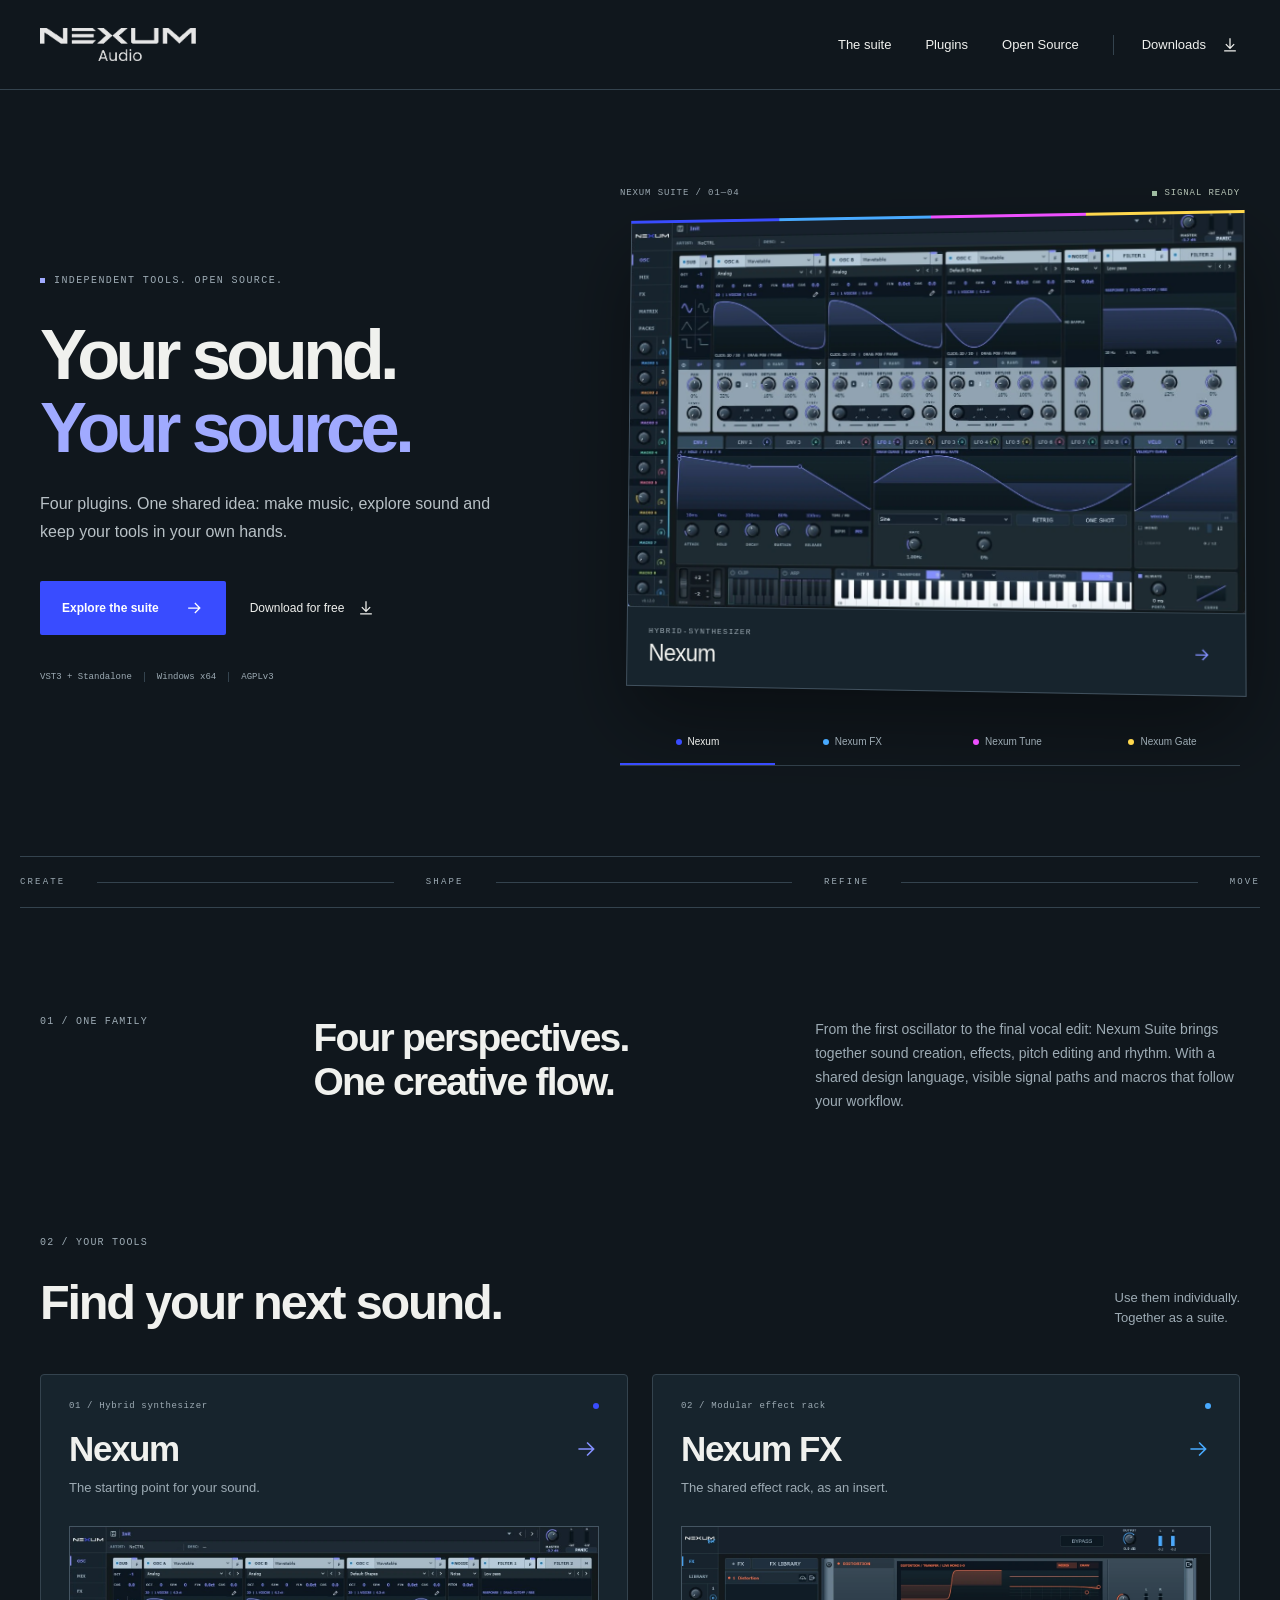
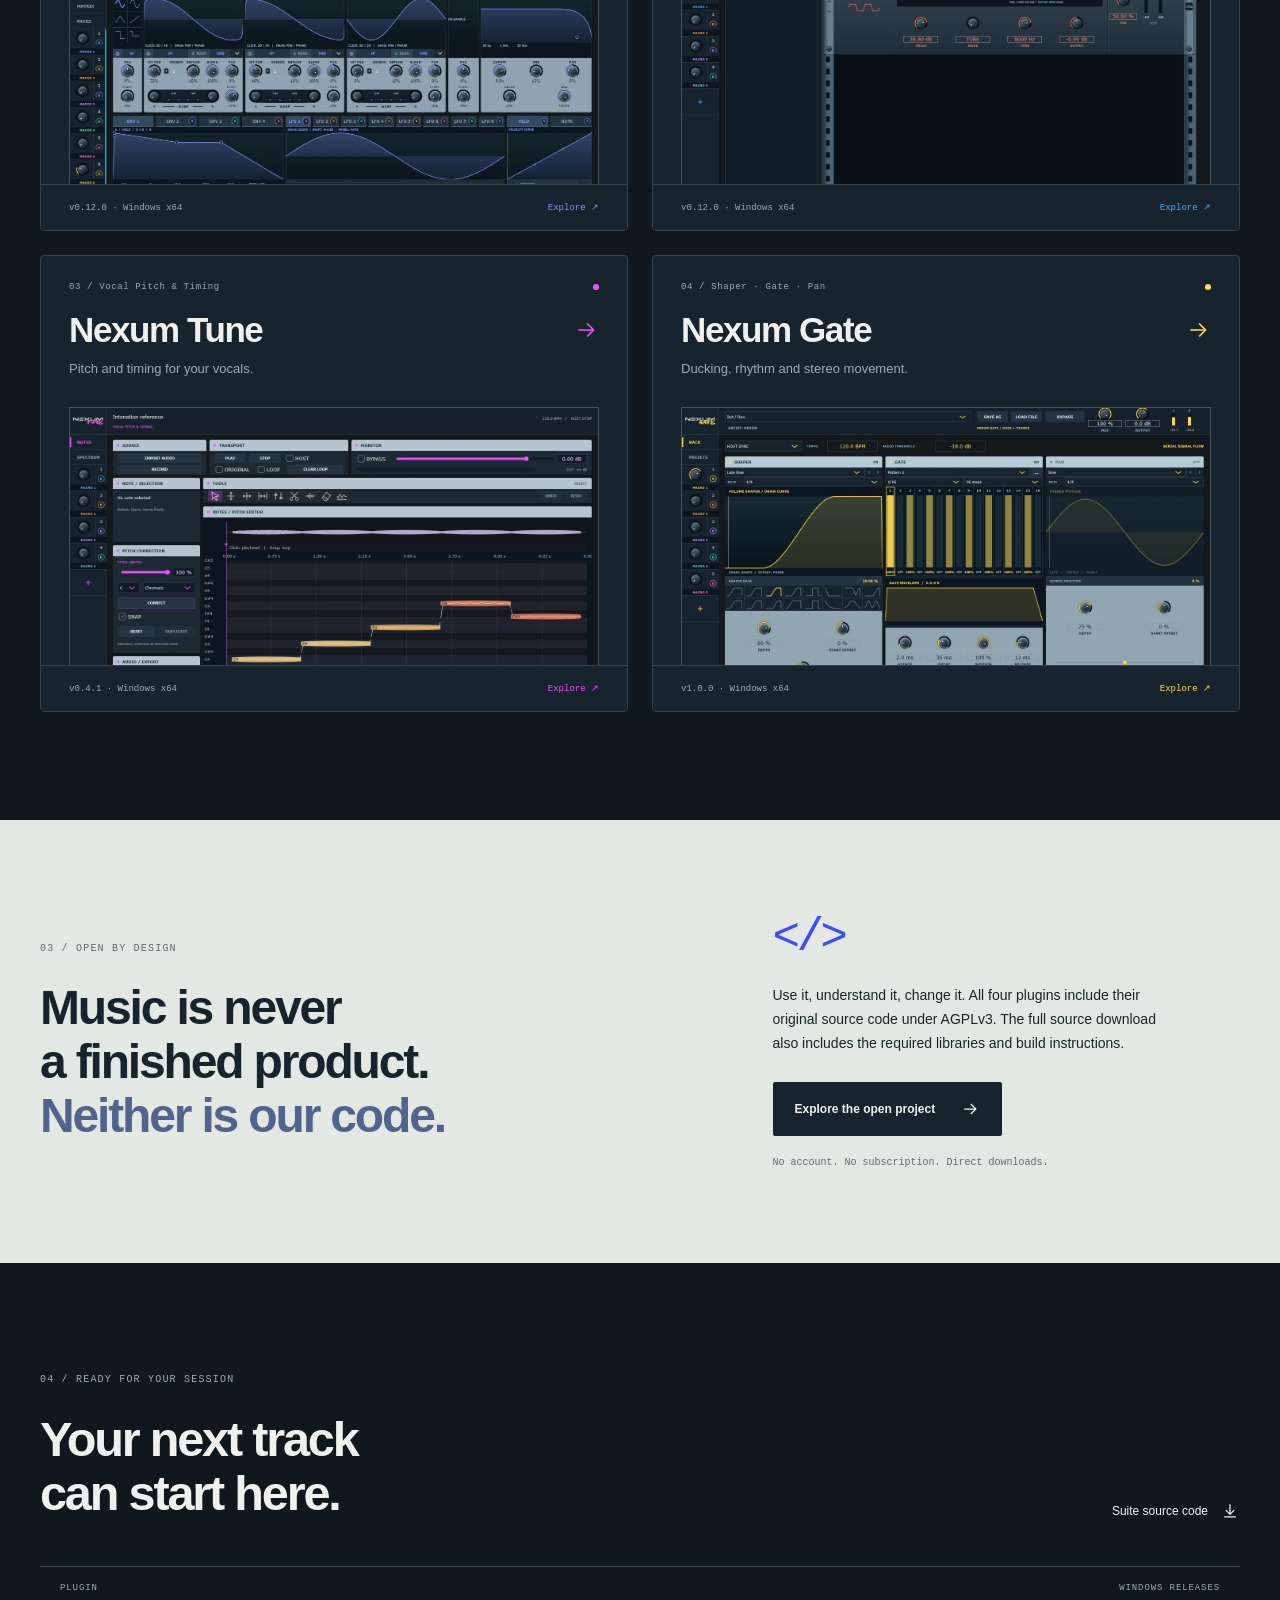
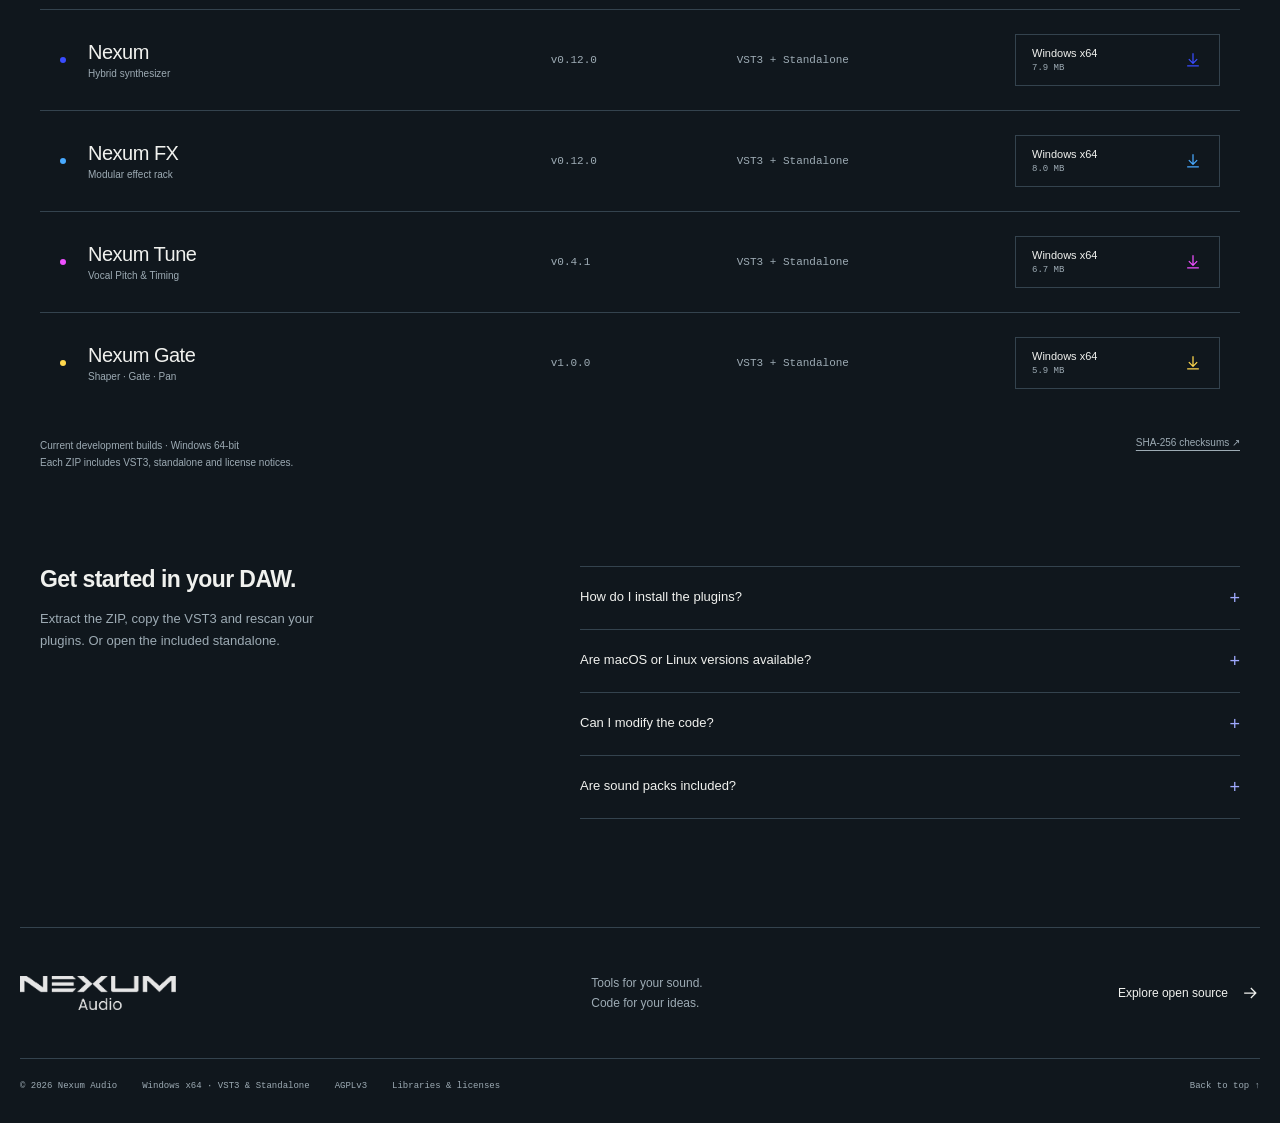
==== index.html @ f0166827 "Add files via upload" ====
<!doctype html><html lang="en"><head><meta charset="utf-8"><meta name="viewport" content="width=device-width, initial-scale=1"><title>The Open-Source Audio Suite · Nexum Audio</title><meta name="description" content="Four free open-source audio plugins: Nexum, Nexum FX, Nexum Tune and Nexum Gate. Windows VST3, standalone and full source code."><meta name="theme-color" content="#10171d"><link rel="icon" href="assets/favicon.svg" type="image/svg+xml"><link rel="stylesheet" href="assets/style.css"><script src="assets/site.js" defer></script></head><body><a class="skip" href="#main">Skip to content</a><header class="site-header"><a href="index.html" class="brand" aria-label="Nexum Audio home"><img class="family-logo" src="assets/nexum-audio-logo.png" alt="Nexum Audio" width="156" height="34"></a><button class="menu-toggle" aria-expanded="false" aria-controls="navigation">Menu <span>+</span></button><nav id="navigation" aria-label="Main navigation"><a href="index.html#suite">The suite</a><a href="index.html#plugins">Plugins</a><a href="open-source.html">Open Source</a><a class="nav-download" href="index.html#downloads">Downloads <svg viewbox="0 0 24 24" aria-hidden="true"><path d="M12 4v12m-5-5 5 5 5-5M5 19h14"></svg></a></nav></header><main id="main"><section class="home-hero" id="top"><div class="hero-copy"><p class="eyebrow"><span></span> INDEPENDENT TOOLS. OPEN SOURCE.</p><h1>Your sound.<br><span>Your source.</span></h1><p class="hero-intro">Four plugins. One shared idea: make music, explore sound and keep your tools in your own hands.</p><div class="actions"><a class="button primary" href="#plugins">Explore the suite <svg viewbox="0 0 24 24" aria-hidden="true"><path d="M5 12h14m-6-6 6 6-6 6"></svg></a><a class="text-link" href="#downloads">Download for free <svg viewbox="0 0 24 24" aria-hidden="true"><path d="M12 4v12m-5-5 5 5 5-5M5 19h14"></svg></a></div><div class="hero-facts"><span>VST3 + Standalone</span><span>Windows x64</span><span>AGPLv3</span></div></div><div class="hero-stage"><div class="stage-top mono"><span>NEXUM SUITE / 01—04</span><span class="signal-light">SIGNAL READY</span></div><div class="stage-frame"><img id="stage-image" src="assets/nexum-interface.webp" alt="Nexum synthesizer with oscillators, filters and modulation" width="1332" height="850"><div class="stage-caption"><span id="stage-category">HYBRID-SYNTHESIZER</span><strong id="stage-name">Nexum</strong><a id="stage-link" href="nexum.html" aria-label="Explore Nexum"><svg viewbox="0 0 24 24" aria-hidden="true"><path d="M5 12h14m-6-6 6 6-6 6"></svg></a></div></div><div class="product-switch" role="group" aria-label="Choose a plugin preview"><button data-product="nexum" aria-pressed="true" style="--product:#394cff"><span class="product-dot"></span>Nexum</button><button data-product="fx" aria-pressed="false" style="--product:#48aaff"><span class="product-dot"></span>Nexum FX</button><button data-product="tune" aria-pressed="false" style="--product:#ee50ff"><span class="product-dot"></span>Nexum Tune</button><button data-product="gate" aria-pressed="false" style="--product:#ffd84d"><span class="product-dot"></span>Nexum Gate</button></div></div></section><div class="family-line"><span>CREATE</span><i></i><span>SHAPE</span><i></i><span>REFINE</span><i></i><span>MOVE</span></div><section class="suite-intro section" id="suite"><div class="section-tag">01 / ONE FAMILY</div><h2>Four perspectives.<br>One creative flow.</h2><p>From the first oscillator to the final vocal edit: Nexum Suite brings together sound creation, effects, pitch editing and rhythm. With a shared design language, visible signal paths and macros that follow your workflow.</p></section><section class="section plugin-section" id="plugins"><div class="section-heading"><div><p class="section-tag">02 / YOUR TOOLS</p><h2>Find your next sound.</h2></div><p>Use them individually.<br>Together as a suite.</p></div><div class="product-grid"><article class="product-card" style="--product:#394cff;--product-text:#8490ff"><div class="card-top"><span class="mono">01 / Hybrid synthesizer</span><span class="product-dot"></span></div><a href="nexum.html" class="card-title"><h3>Nexum</h3><svg viewbox="0 0 24 24" aria-hidden="true"><path d="M5 12h14m-6-6 6 6-6 6"></svg></a><p>The starting point for your sound.</p><a href="nexum.html" class="card-visual" tabindex="-1" aria-hidden="true"><img src="assets/nexum-interface.webp" alt="" loading="lazy" width="1332" height="850"></a><div class="card-bottom"><span>v0.12.0 · Windows x64</span><a href="nexum.html">Explore ↗</a></div></article><article class="product-card" style="--product:#48aaff;--product-text:#48aaff"><div class="card-top"><span class="mono">02 / Modular effect rack</span><span class="product-dot"></span></div><a href="fx.html" class="card-title"><h3>Nexum FX</h3><svg viewbox="0 0 24 24" aria-hidden="true"><path d="M5 12h14m-6-6 6 6-6 6"></svg></a><p>The shared effect rack, as an insert.</p><a href="fx.html" class="card-visual" tabindex="-1" aria-hidden="true"><img src="assets/fx-interface.webp" alt="" loading="lazy" width="1332" height="850"></a><div class="card-bottom"><span>v0.12.0 · Windows x64</span><a href="fx.html">Explore ↗</a></div></article><article class="product-card" style="--product:#ee50ff;--product-text:#ee50ff"><div class="card-top"><span class="mono">03 / Vocal Pitch &amp; Timing</span><span class="product-dot"></span></div><a href="tune.html" class="card-title"><h3>Nexum Tune</h3><svg viewbox="0 0 24 24" aria-hidden="true"><path d="M5 12h14m-6-6 6 6-6 6"></svg></a><p>Pitch and timing for your vocals.</p><a href="tune.html" class="card-visual" tabindex="-1" aria-hidden="true"><img src="assets/tune-interface.webp" alt="" loading="lazy" width="1332" height="850"></a><div class="card-bottom"><span>v0.4.1 · Windows x64</span><a href="tune.html">Explore ↗</a></div></article><article class="product-card" style="--product:#ffd84d;--product-text:#ffd84d"><div class="card-top"><span class="mono">04 / Shaper · Gate · Pan</span><span class="product-dot"></span></div><a href="gate.html" class="card-title"><h3>Nexum Gate</h3><svg viewbox="0 0 24 24" aria-hidden="true"><path d="M5 12h14m-6-6 6 6-6 6"></svg></a><p>Ducking, rhythm and stereo movement.</p><a href="gate.html" class="card-visual" tabindex="-1" aria-hidden="true"><img src="assets/gate-interface.webp" alt="" loading="lazy" width="1332" height="850"></a><div class="card-bottom"><span>v1.0.0 · Windows x64</span><a href="gate.html">Explore ↗</a></div></article></div></section><section class="source-section"><div class="source-grid"><div><p class="section-tag">03 / OPEN BY DESIGN</p><h2>Music is never<br>a finished product.<br><span>Neither is our code.</span></h2></div><div class="source-copy"><span class="code-mark" aria-hidden="true">&lt;/&gt;</span><p>Use it, understand it, change it. All four plugins include their original source code under AGPLv3. The full source download also includes the required libraries and build instructions.</p><a class="button ink" href="open-source.html">Explore the open project <svg viewbox="0 0 24 24" aria-hidden="true"><path d="M5 12h14m-6-6 6 6-6 6"></svg></a><p class="micro">No account. No subscription. Direct downloads.</p></div></div></section><section class="section downloads-section" id="downloads"><div class="section-heading"><div><p class="section-tag">04 / READY FOR YOUR SESSION</p><h2>Your next track<br>can start here.</h2></div><a class="text-link" href="downloads/nexum-suite-source-2026-11-03.zip" download>Suite source code <svg viewbox="0 0 24 24" aria-hidden="true"><path d="M12 4v12m-5-5 5 5 5-5M5 19h14"></svg></a></div><div class="download-table"><div class="download-table-label mono"><span>PLUGIN</span><span>WINDOWS RELEASES</span></div><div class="download-row" style="--product:#394cff"><span class="product-dot"></span><div><a href="nexum.html">Nexum</a><small>Hybrid synthesizer</small></div><span class="download-version">v0.12.0</span><span class="download-format">VST3 + Standalone</span><a class="download-action" href="downloads/nexum-synth-0.12.0-windows-x64.zip" download aria-label="Download Nexum for Windows">Windows x64 <svg viewbox="0 0 24 24" aria-hidden="true"><path d="M12 4v12m-5-5 5 5 5-5M5 19h14"></svg><small>7.9 MB</small></a></div><div class="download-row" style="--product:#48aaff"><span class="product-dot"></span><div><a href="fx.html">Nexum FX</a><small>Modular effect rack</small></div><span class="download-version">v0.12.0</span><span class="download-format">VST3 + Standalone</span><a class="download-action" href="downloads/nexum-fx-0.12.0-windows-x64.zip" download aria-label="Download Nexum FX for Windows">Windows x64 <svg viewbox="0 0 24 24" aria-hidden="true"><path d="M12 4v12m-5-5 5 5 5-5M5 19h14"></svg><small>8.0 MB</small></a></div><div class="download-row" style="--product:#ee50ff"><span class="product-dot"></span><div><a href="tune.html">Nexum Tune</a><small>Vocal Pitch &amp; Timing</small></div><span class="download-version">v0.4.1</span><span class="download-format">VST3 + Standalone</span><a class="download-action" href="downloads/nexum-tune-0.4.1-windows-x64.zip" download aria-label="Download Nexum Tune for Windows">Windows x64 <svg viewbox="0 0 24 24" aria-hidden="true"><path d="M12 4v12m-5-5 5 5 5-5M5 19h14"></svg><small>6.7 MB</small></a></div><div class="download-row" style="--product:#ffd84d"><span class="product-dot"></span><div><a href="gate.html">Nexum Gate</a><small>Shaper · Gate · Pan</small></div><span class="download-version">v1.0.0</span><span class="download-format">VST3 + Standalone</span><a class="download-action" href="downloads/nexum-gate-1.0.0-windows-x64.zip" download aria-label="Download Nexum Gate for Windows">Windows x64 <svg viewbox="0 0 24 24" aria-hidden="true"><path d="M12 4v12m-5-5 5 5 5-5M5 19h14"></svg><small>5.9 MB</small></a></div></div><div class="download-foot"><p>Current development builds · Windows 64-bit<br>Each ZIP includes VST3, standalone and license notices.</p><a href="downloads/SHA256SUMS.txt">SHA-256 checksums ↗</a></div><div class="faq-grid"><div><h3>Get started in your DAW.</h3><p>Extract the ZIP, copy the VST3 and rescan your plugins. Or open the included standalone.</p></div><div><details><summary>How do I install the plugins?</summary><p>Copy the entire folder ending in <code>.vst3</code> to <code>C:\Program Files\Common Files\VST3\NEXUM</code>. Then run your DAW's plugin scan. Nexum is an instrument; FX, Tune and Gate are audio effects.</p></details><details><summary>Are macOS or Linux versions available?</summary><p>The available binaries are for Windows x64. Ready-made macOS and Linux downloads are not currently provided. The source code is openly available.</p></details><details><summary>Can I modify the code?</summary><p>Yes, under the terms of AGPLv3. The source package includes the full license and notices for all bundled libraries.</p></details><details><summary>Are sound packs included?</summary><p>Downloads do not include external sound, sample or preset packs. Import your own content into the libraries.</p></details></div></div></section></main><footer class="site-footer"><div class="footer-top"><a href="index.html" class="brand"><img class="family-logo" src="assets/nexum-audio-logo.png" alt="Nexum Audio" width="156" height="34"></a><p>Tools for your sound.<br>Code for your ideas.</p><a class="text-link" href="open-source.html">Explore open source <svg viewbox="0 0 24 24" aria-hidden="true"><path d="M5 12h14m-6-6 6 6-6 6"></svg></a></div><div class="footer-bottom"><span>© 2026 Nexum Audio</span><span>Windows x64 · VST3 &amp; Standalone</span><a href="downloads/AGPL-3.0.txt">AGPLv3</a><a href="downloads/THIRD-PARTY-NOTICES.txt">Libraries &amp; licenses</a><a href="#top">Back to top ↑</a></div></footer><dialog class="image-dialog" aria-label="Plugin view"><button class="dialog-close" aria-label="Close image">Close ×</button><img src="assets/nexum-interface.webp" alt="Enlarged plugin view"></dialog></body></html>
---- assets/style.css ----
@charset "UTF-8";
:root{--bg:#10171d;--surface:#17242d;--line:#34434e;--text:#f0f1ee;--muted:#9dabb4;--accent:#394cff;--accent-text:#a0aaff;--max:1320px;color-scheme:dark;font-family:"Segoe UI",Arial,sans-serif;font-synthesis:none}*{box-sizing:border-box}html{scroll-behavior:smooth;scroll-padding-top:100px}body{margin:0;background:var(--bg);color:var(--text);-webkit-font-smoothing:antialiased}a{color:inherit;text-decoration:none}button,input{font:inherit}button{color:inherit}a,button,summary{-webkit-tap-highlight-color:transparent}button,summary{cursor:pointer}a:focus-visible,button:focus-visible,summary:focus-visible{outline:2px solid var(--accent-text);outline-offset:5px}button{border:0}svg{width:20px;height:20px;fill:none;stroke:currentColor;stroke-width:1.5;flex-shrink:0}img{display:block;max-width:100%;height:auto}h1,h2,h3,p{margin:0}h1,h2,h3{font-weight:600}p{line-height:1.7}h1{font-size:clamp(54px,5.5vw,86px);line-height:1.04;letter-spacing:-.065em}h2{font-size:clamp(35px,3.8vw,58px);line-height:1.12;letter-spacing:-.045em}h3{font-size:23px;letter-spacing:-.025em}main{overflow:hidden}.section{max-width:var(--max);margin:auto;padding:108px 40px}.mono,.eyebrow,.section-tag,.hero-facts,.card-bottom,.release-meta,.micro,.screen-heading{font-family:Consolas,"Courier New",monospace}.skip{position:fixed;top:-70px;left:20px;background:var(--text);color:var(--bg);padding:15px;z-index:99}.skip:focus{top:10px}.site-header{height:90px;display:flex;align-items:center;justify-content:space-between;gap:30px;padding:0 max(40px,calc((100vw - 1240px)/2));border-bottom:1px solid var(--line);position:relative;background:var(--bg);z-index:10}.brand{display:inline-flex;align-items:center;gap:12px;font-weight:650;font-size:20px;letter-spacing:.08em;white-space:nowrap}.brand small{font-size:10px;display:block;font-weight:400;letter-spacing:.43em;color:var(--muted);margin-top:1px}.brand-symbol{width:34px;height:30px;color:var(--text);stroke:none}nav{display:flex;gap:34px;align-items:center;font-size:13px}nav a:hover,.text-link:hover,.footer-bottom a:hover{color:var(--accent-text)}.nav-download{border-left:1px solid var(--line);padding-left:28px;display:flex;align-items:center;gap:14px}.menu-toggle{display:none;background:transparent}.home-hero{max-width:1440px;margin:auto;display:grid;grid-template-columns:.94fr 1.1fr;gap:50px;align-items:center;padding:98px 40px 90px;min-height:690px}.hero-copy{padding-left:max(0px,calc((100vw - 1320px)/4));position:relative;z-index:2}.eyebrow{font-size:10px;letter-spacing:.14em;color:var(--muted);margin-bottom:29px;display:flex;align-items:center;gap:9px}.eyebrow>span,.signal-light:before{width:5px;height:5px;display:inline-block;background:var(--accent-text)}.home-hero h1 span{color:var(--accent-text)}.hero-intro{max-width:480px;font-size:16px;line-height:1.8;color:#b8c1c6;margin-top:25px}.actions{display:flex;align-items:center;gap:24px;flex-wrap:wrap;margin-top:34px}.button{display:inline-flex;align-items:center;justify-content:space-between;gap:25px;font-size:12px;font-weight:600;padding:17px 22px;min-height:52px;border-radius:2px;transition:background .2s,transform .2s}.button:hover{transform:translateY(-2px)}.button.primary{background:var(--accent);color:white}.button.primary:hover{background:color-mix(in srgb,var(--accent),white 12%)}body[style*="#ffd84d"] .primary,body[style*="#48aaff"] .primary,body[style*="#ee50ff"] .primary{color:#10171d}.text-link{font-size:12px;display:inline-flex;gap:12px;align-items:center;white-space:nowrap}.hero-facts{display:flex;flex-wrap:wrap;gap:0;margin-top:37px;font-size:9px;color:var(--muted)}.hero-facts>span+span{border-left:1px solid var(--line);margin-left:12px;padding-left:12px}.hero-stage{position:relative;min-width:0}.stage-top{display:flex;justify-content:space-between;color:var(--muted);font-size:9px;letter-spacing:.1em;margin-bottom:16px}.signal-light{display:flex;gap:7px;align-items:center;color:#bac8ba}.signal-light:before{content:"";background:#a6c5a8}.stage-frame{background:var(--surface);border:1px solid #41515e;box-shadow:0 35px 80px #0006;position:relative;transform:perspective(1400px) rotateY(-6deg) rotateX(2deg);transform-origin:center;transition:transform .5s}.stage-frame:before{content:"";height:3px;position:absolute;top:-1px;left:-1px;right:-1px;background:linear-gradient(90deg,#394cff 0 25%,#48aaff 25% 50%,#ee50ff 50% 75%,#ffd84d 75%)}.stage-frame>img{width:100%;aspect-ratio:1.567;object-fit:cover}.stage-caption{padding:19px 22px;display:grid;grid-template-columns:1fr 40px;gap:5px;border-top:1px solid var(--line);background:var(--surface)}.stage-caption>span{font:8px Consolas,monospace;letter-spacing:.14em;color:var(--muted)}.stage-caption>strong{font-size:23px;font-weight:500;grid-column:1;letter-spacing:-.03em}.stage-caption>a{grid-column:2;grid-row:1/3;display:grid;place-items:center;color:var(--stage-accent,#8490ff)}.product-switch{display:grid;grid-template-columns:repeat(4,1fr);margin-top:30px;border-bottom:1px solid var(--line)}.product-switch button{background:none;display:flex;align-items:center;gap:6px;justify-content:center;position:relative;padding:16px 3px;color:var(--muted);font-size:10px;white-space:nowrap;border-bottom:2px solid transparent}.product-switch button:hover,.product-switch button[aria-pressed=true]{color:var(--text)}.product-switch button[aria-pressed=true]{border-color:var(--product)}.product-dot{display:inline-block;width:6px;height:6px;flex-shrink:0;background:var(--product,#8490ff);border-radius:50%}.family-line{max-width:1240px;margin:auto;display:flex;align-items:center;border-top:1px solid var(--line);border-bottom:1px solid var(--line);padding:20px 0;gap:32px;font:9px Consolas,monospace;letter-spacing:.24em;color:var(--muted)}.family-line i{height:1px;flex:1;background:var(--line)}.section-tag{font-size:10px;color:var(--muted);letter-spacing:.12em;margin-bottom:24px}.suite-intro{display:grid;grid-template-columns:.5fr 1fr .93fr;gap:45px;align-items:start}.suite-intro h2{font-size:39px}.suite-intro>p{font-size:14px;color:var(--muted);padding-top:2px}.section-heading{display:flex;align-items:flex-end;justify-content:space-between;gap:35px;margin-bottom:45px}.section-heading>p{color:var(--muted);font-size:13px;line-height:1.6}.plugin-section{padding-top:12px}.product-grid{display:grid;grid-template-columns:repeat(2,1fr);gap:24px}.product-card{background:var(--surface);border:1px solid var(--line);position:relative;border-radius:4px;overflow:hidden;transition:border-color .2s}.product-card:hover{border-color:var(--product)}.card-top{display:flex;align-items:center;justify-content:space-between;padding:26px 28px 18px}.card-top .mono{font-size:9px;letter-spacing:.07em;color:var(--muted)}.card-title{display:flex;justify-content:space-between;align-items:center;padding:0 28px}.card-title h3{font-size:35px;letter-spacing:-.04em}.card-title svg{color:var(--product-text);width:26px;height:26px}.product-card>p{padding:8px 28px 27px;color:var(--muted);font-size:13px}.card-visual{display:block;margin:0 28px;border:1px solid #445562;border-bottom:0;max-height:258px;overflow:hidden;background:#0c1620;transition:transform .4s}.card-visual img{width:100%;height:auto}.product-card:hover .card-visual{transform:translateY(-4px)}.card-bottom{display:flex;justify-content:space-between;align-items:center;padding:17px 28px;border-top:1px solid var(--line);font-size:9px;position:relative;background:var(--surface)}.card-bottom>span{color:var(--muted)}.card-bottom>a{color:var(--product-text)}.source-section{background:#e4e8e5;color:#17242d;padding:92px 40px}.source-grid{max-width:1240px;margin:auto;display:grid;grid-template-columns:1.15fr .85fr;gap:100px;align-items:center}.source-grid .section-tag{color:#5f6b6d}.source-grid h2{font-size:48px}.source-grid h2 span{color:#52638c}.source-copy>p{font-size:14px;max-width:410px}.code-mark{font:46px Consolas,monospace;letter-spacing:-.08em;display:block;margin-bottom:20px;color:#394cff}.button.ink{background:#17242d;color:#f0f1ee;margin-top:26px}.source-copy>.micro{font-size:10px;margin-top:18px;color:#5f6b6d}.download-table{border-top:1px solid var(--line)}.download-table-label{display:flex;justify-content:space-between;color:var(--muted);font-size:9px;letter-spacing:.1em;padding:16px 20px}.download-row{display:grid;grid-template-columns:8px 1.2fr .45fr .7fr 205px;align-items:center;gap:20px;padding:24px 20px;border-top:1px solid var(--line);transition:background .2s}.download-row:hover{background:var(--surface)}.download-row>div>a{font-size:20px;letter-spacing:-.025em}.download-row small{display:block;color:var(--muted);font-size:10px;margin-top:4px}.download-version,.download-format{font:11px Consolas,monospace;color:var(--muted)}.download-action{display:grid;grid-template-columns:1fr 20px;align-items:center;border:1px solid var(--line);padding:12px 16px;font-size:11px}.download-action small{font:9px Consolas,monospace}.download-action svg{grid-column:2;grid-row:1/3;color:var(--product)}.download-action:hover{border-color:var(--product)}.download-foot{display:flex;justify-content:space-between;gap:25px;margin-top:24px;color:var(--muted);font-size:10px}.download-foot>a{text-decoration:underline;text-underline-offset:4px}.faq-grid{display:grid;grid-template-columns:.8fr 1.2fr;gap:100px;margin-top:95px}.faq-grid>div>p{font-size:13px;color:var(--muted);max-width:300px;margin-top:15px}details{border-top:1px solid var(--line);font-size:13px}details:last-child{border-bottom:1px solid var(--line)}summary{display:flex;justify-content:space-between;gap:15px;padding:22px 0;list-style:none}summary::-webkit-details-marker{display:none}summary:after{content:"+";color:var(--accent-text);font-size:18px;line-height:18px}details[open] summary:after{content:"−"}details>p{padding:0 20px 22px 0;color:var(--muted);font-size:12px}code{font-family:Consolas,monospace;overflow-wrap:anywhere;color:var(--text);font-size:.9em}.site-footer{border-top:1px solid var(--line);max-width:1240px;margin:auto}.footer-top{display:flex;align-items:center;justify-content:space-between;padding:45px 0;gap:35px}.footer-top>p{font-size:12px;color:var(--muted)}.footer-bottom{display:flex;flex-wrap:wrap;gap:25px;font:9px Consolas,monospace;color:var(--muted);border-top:1px solid var(--line);padding:22px 0 30px}.footer-bottom a:last-child{margin-left:auto}.product-hero{padding-top:34px;padding-bottom:0}.back-link{font-size:10px;color:var(--muted)}.back-link:hover{color:var(--accent-text)}.product-hero-grid{display:grid;grid-template-columns:1.1fr .9fr;gap:20px;align-items:center;min-height:565px}.product-hero h1{font-size:clamp(50px,5vw,73px)}.product-hero .eyebrow{color:var(--accent-text);margin-top:40px}.product-hero .hero-intro{font-size:15px;max-width:510px}.product-hero .actions{gap:24px}.product-art{position:relative;isolation:isolate;min-width:0;padding-bottom:20px}.product-art>img:first-of-type{position:relative;width:125%;max-width:none;margin-left:-12%;filter:drop-shadow(0 24px 28px #0004);z-index:1;mix-blend-mode:lighten}.product-wordmark{position:relative;width:140px;margin:-20px auto 0;z-index:2}.art-orbit{position:absolute;border:1px solid color-mix(in srgb,var(--accent),transparent 78%);border-radius:50%;inset:15% 6% 10%;transform:rotate(-25deg);background:radial-gradient(ellipse at center,color-mix(in srgb,var(--accent),transparent 93%),transparent 65%)}.product-screen{padding-top:50px;padding-bottom:45px}.screen-heading{display:flex;justify-content:space-between;gap:20px;padding-bottom:15px;font-size:9px;color:var(--muted)}.screen-heading .mono{color:var(--accent-text);letter-spacing:.1em}.screenshot{display:block;width:100%;padding:0;background:var(--surface);position:relative;border:1px solid #435360;border-radius:4px;overflow:hidden;box-shadow:0 25px 60px #0004}.screenshot img{width:100%;height:auto}.zoom-label{position:absolute;bottom:13px;right:13px;background:#10171de8;border:1px solid var(--line);font-size:9px;padding:8px 10px;opacity:0;transition:opacity .2s}.screenshot:hover .zoom-label,.screenshot:focus-visible .zoom-label{opacity:1}.product-stats{display:grid;grid-template-columns:repeat(3,1fr);border-bottom:1px solid var(--line);margin-top:25px}.product-stats>div{padding:26px 28px 30px;border-right:1px solid var(--line)}.product-stats>div:first-child{padding-left:0}.product-stats>div:last-child{border-right:0}.product-stats strong{display:block;font-size:29px;font-weight:500;letter-spacing:-.04em;color:var(--accent-text)}.product-stats span{font:10px Consolas,monospace;color:var(--muted);display:block;margin-top:8px}.features-grid{display:grid;grid-template-columns:repeat(2,1fr);column-gap:75px}.feature{border-top:1px solid var(--line);padding:31px 0 38px;display:flex;gap:22px}.feature-num{color:var(--accent-text);font:10px Consolas,monospace;margin-top:7px}.feature h3{font-size:23px;line-height:1.35}.feature p{font-size:13px;color:var(--muted);margin-top:15px;max-width:440px}.workflow-section{padding-top:0}.workflow-grid{display:grid;grid-template-columns:repeat(3,1fr);margin-top:45px;border-top:1px solid var(--line)}.workflow-grid article{padding:28px 35px 28px 0}.workflow-grid article+article{border-left:1px solid var(--line);padding-left:35px}.workflow-grid article>span{font:10px Consolas,monospace;color:var(--accent-text)}.workflow-grid h3{font-size:20px;margin-top:20px}.workflow-grid p{font-size:13px;color:var(--muted);margin-top:13px}.product-note{border-left:2px solid var(--accent);padding:12px 18px;font-size:11px;line-height:1.8;color:var(--muted);background:var(--surface);margin-top:15px}.product-download{display:grid;grid-template-columns:1fr .85fr;gap:100px;align-items:center;border-top:1px solid var(--line)}.product-download>div>p:not(.section-tag){color:var(--muted);font-size:13px;margin-top:25px}.product-download h2>span{color:var(--accent-text)}.release-card{background:var(--surface);border:1px solid var(--line);padding:30px;border-radius:4px}.release-card-top{display:flex;justify-content:space-between;gap:20px;font:10px Consolas,monospace;color:var(--accent-text);margin-bottom:26px}.release-card>h3{font-size:27px}.release-card>p{font-size:11px;color:var(--muted);margin:8px 0 24px}.release-card>.button{width:100%}.source-download{display:flex;align-items:center;justify-content:space-between;gap:20px;font-size:11px;padding:22px 0;border-bottom:1px solid var(--line)}.source-download:hover{color:var(--accent-text)}.release-meta{display:flex;justify-content:space-between;gap:15px;color:var(--muted);font-size:9px;margin-top:18px}.installation{padding-top:0;padding-bottom:75px}.installation>h3{font-size:22px}.installation>ol{list-style:none;margin:25px 0 0;padding:0;display:grid;grid-template-columns:repeat(3,1fr);gap:40px;counter-reset:install}.installation li{counter-increment:install;padding:20px 0;border-top:1px solid var(--line)}.installation li strong{font-weight:500;font-size:14px}.installation li strong:before{content:"0" counter(install) " / ";font:10px Consolas,monospace;color:var(--accent-text);margin-right:10px}.installation p{font-size:11px;color:var(--muted);margin-top:12px}.siblings{padding-top:30px}.siblings>div{display:grid;grid-template-columns:repeat(3,1fr);border:1px solid var(--line)}.siblings a{display:flex;align-items:center;gap:14px;padding:25px;font-size:17px}.siblings a+a{border-left:1px solid var(--line)}.siblings small{display:block;font-size:10px;color:var(--muted);margin-top:6px}.siblings svg{margin-left:auto}.siblings a:hover{background:var(--surface)}.source-hero{padding-top:100px}.source-hero h1 span{color:var(--accent-text)}.source-hero .hero-intro{max-width:620px}.source-layout{display:grid;grid-template-columns:1fr 1fr;gap:100px;padding-top:20px;border-bottom:1px solid var(--line)}.source-layout>div>p:not(.section-tag){font-size:14px;color:var(--muted);margin-top:25px;max-width:450px}.code-tree{padding:32px;background:var(--surface);border:1px solid var(--line);font:14px Consolas,monospace}.code-tree>.mono{border-bottom:1px solid var(--line);padding-bottom:20px;color:var(--muted);font-size:10px}.code-tree p{padding-top:19px;display:flex;gap:12px;align-items:center}.code-tree p>span{color:var(--accent-text)}.code-tree small{font-size:9px;color:var(--muted);margin-left:auto}.build-grid{display:grid;grid-template-columns:.8fr 1.2fr;gap:90px;margin-top:45px}.build-grid h3{font-size:21px;margin-bottom:12px}.build-grid p{font-size:13px;color:var(--muted)}.build-grid article>h3:not(:first-child){margin-top:30px}.code-block{background:var(--surface);border:1px solid var(--line);min-width:0}.code-bar{display:flex;justify-content:space-between;gap:20px;align-items:center;padding:15px 20px;border-bottom:1px solid var(--line);font:9px Consolas,monospace;color:var(--muted)}.code-bar button{background:transparent;font-size:10px;color:var(--accent-text);padding:4px}.code-block pre{overflow:auto;font-size:12px;line-height:1.8;padding:25px;margin:0}.code-block>p{font-size:10px;padding:0 25px 22px}.license-section{padding-top:10px}.license-section>p:not(.section-tag){font-size:14px;color:var(--muted);max-width:660px;margin-top:25px}.license-links{display:grid;grid-template-columns:repeat(3,1fr);gap:30px;margin-top:40px}.license-links>a{padding:22px 0;border-top:1px solid var(--line);font-size:12px;display:flex;align-items:center;justify-content:space-between}.license-links>a:hover{color:var(--accent-text)}.source-callout{border-top:1px solid var(--line);display:flex;gap:35px;align-items:center;justify-content:space-between}.source-callout h2{font-size:40px}.source-callout .actions{flex-direction:column;align-items:stretch;margin:0}.image-dialog{border:1px solid #64747e;background:#10171d;padding:45px 16px 16px;border-radius:4px;max-width:96vw;max-height:94vh;width:max-content;color:var(--text)}.image-dialog::backdrop{background:#030709e8;backdrop-filter:blur(8px)}.image-dialog>img{width:auto;height:auto;max-height:calc(94vh - 70px);max-width:calc(96vw - 34px);object-fit:contain}.dialog-close{position:absolute;right:16px;top:12px;background:none;font-size:11px}.dialog-close:hover{color:var(--accent-text)}
@media(min-width:1500px){.home-hero{gap:70px;padding-top:115px;padding-bottom:110px;min-height:760px}.hero-copy{padding-left:20px}}
@media(max-width:1100px){.home-hero{gap:30px;padding:70px 30px;min-height:600px}h1{font-size:66px}.hero-copy{padding-left:0}.hero-intro{font-size:14px}.home-hero .actions{gap:20px;align-items:flex-start;flex-direction:column}.section{padding:80px 30px}.site-header{padding:0 30px}.family-line,.site-footer{margin-left:30px;margin-right:30px}.suite-intro{grid-template-columns:1fr 1fr;gap:25px}.suite-intro .section-tag{grid-column:1/3}.source-grid{gap:50px}.source-grid h2{font-size:40px}.source-section{padding:75px 30px}.download-row{grid-template-columns:6px 1fr .4fr 190px}.download-format{display:none}.faq-grid{gap:50px}.product-hero h1{font-size:58px}.product-hero-grid{grid-template-columns:1.1fr .9fr;min-height:550px}.product-download{gap:50px}.features-grid{column-gap:40px}.source-layout{gap:50px}.build-grid{gap:40px}.product-screen{padding-top:25px}.workflow-section{padding-top:0}.installation{padding-top:0}.siblings{padding-top:20px}}
@media(max-width:760px){.site-header{height:76px;padding:0 22px}.brand{font-size:18px}.brand-symbol{width:30px}.menu-toggle{display:flex;align-items:center;gap:18px;font-size:11px;padding:10px 0}.menu-toggle span{font-size:20px}nav{display:none;position:absolute;top:75px;left:0;right:0;padding:18px 22px 25px;background:var(--bg);border-bottom:1px solid var(--line);flex-direction:column;align-items:stretch;gap:0}nav.open{display:flex}nav>a{padding:17px 0;border-bottom:1px solid var(--line)}.nav-download{padding-left:0;justify-content:space-between;border-left:0}.home-hero{grid-template-columns:1fr;padding:56px 22px 42px;gap:50px;min-height:0}.home-hero h1{font-size:clamp(58px,12vw,84px)}.eyebrow{font-size:8px;margin-bottom:23px}.hero-intro{font-size:14px;max-width:500px}.home-hero .actions{flex-direction:row;align-items:center}.button{font-size:11px;padding:16px 18px;gap:20px}.text-link{font-size:11px}.hero-facts{font-size:8px;margin-top:27px}.stage-frame{transform:none}.stage-top{font-size:8px}.product-switch{margin-top:15px}.product-switch button{font-size:9px;padding:14px 2px}.family-line{margin:0 22px;gap:14px;font-size:8px;letter-spacing:.1em;padding:18px 0}.section{padding:65px 22px}.suite-intro{grid-template-columns:1fr;gap:22px}.suite-intro .section-tag{grid-column:auto;margin-bottom:0}.suite-intro h2{font-size:37px}.suite-intro>p{max-width:550px}.section-heading{display:block;margin-bottom:30px}.section-heading>p{margin-top:20px;font-size:12px}.section-heading>.text-link{margin-top:22px}h2{font-size:36px}.plugin-section{padding-top:15px}.product-grid{grid-template-columns:1fr;gap:20px}.card-top{padding:22px 22px 15px}.card-title{padding:0 22px}.card-title h3{font-size:31px}.product-card>p{padding:8px 22px 23px;font-size:12px}.card-visual{margin:0 22px;max-height:280px}.card-bottom{padding:16px 22px;font-size:8px}.source-section{padding:65px 22px}.source-grid{grid-template-columns:1fr;gap:35px}.source-grid h2{font-size:37px}.code-mark{display:none}.source-copy>p{max-width:550px}.download-row{grid-template-columns:6px 1fr auto;gap:13px;padding:22px 0}.download-row>div>a{font-size:18px}.download-version{display:none}.download-action{padding:10px 12px;font-size:10px;gap:5px}.download-action small{font-size:8px}.download-row>div>small{font-size:9px;max-width:150px}.download-table-label{padding:15px 0;font-size:8px}.download-foot{font-size:9px;gap:16px;align-items:start;flex-direction:column}.faq-grid{grid-template-columns:1fr;gap:25px;margin-top:65px}.faq-grid>div>p{max-width:100%}.site-footer{margin:0 22px}.footer-top{flex-wrap:wrap;gap:25px;padding:35px 0}.footer-top .brand{flex:1}.footer-top>.text-link{width:100%}.footer-bottom{gap:16px;font-size:8px}.footer-bottom a:last-child{margin-left:0}.product-hero{padding-top:25px;padding-bottom:0}.product-hero-grid{grid-template-columns:1fr;gap:0;min-height:0}.product-hero .eyebrow{margin-top:35px}.product-hero h1{font-size:clamp(46px,10.5vw,70px)}.product-hero .hero-intro{font-size:14px}.product-art{max-width:440px;width:100%;margin:10px auto 0}.product-art>img:first-of-type{width:100%;margin:0}.art-orbit{inset:12% 12% 10%}.product-wordmark{width:120px;margin:-10px auto 0}.product-screen{padding-top:22px;padding-bottom:0}.screen-heading{font-size:8px}.screen-heading>span:last-child{display:none}.product-stats{margin-top:15px}.product-stats>div{padding:20px 12px 23px}.product-stats strong{font-size:21px}.product-stats span{font-size:8px;line-height:1.5}.features-grid{grid-template-columns:1fr}.feature{padding:25px 0;gap:18px}.feature h3{font-size:22px}.feature p{font-size:13px;max-width:100%}.workflow-section{padding-top:0}.workflow-grid{grid-template-columns:1fr;margin-top:30px}.workflow-grid article{padding:25px 0}.workflow-grid article+article{border-left:0;padding-left:0;border-top:1px solid var(--line)}.workflow-grid h3{margin-top:12px}.product-note{margin-top:0}.product-download{grid-template-columns:1fr;gap:35px}.release-card{padding:24px}.release-meta{font-size:8px}.installation{padding-top:0;padding-bottom:30px}.installation>ol{grid-template-columns:1fr;gap:0}.installation li{padding:20px 0}.siblings>div{grid-template-columns:1fr}.siblings a+a{border-left:0;border-top:1px solid var(--line)}.siblings a{padding:23px}.source-hero{padding-top:65px}.source-hero h1{font-size:clamp(45px,10vw,70px)}.source-layout{grid-template-columns:1fr;gap:30px;padding-top:0}.code-tree{padding:23px;font-size:12px}.code-tree small{font-size:8px}.build-grid{grid-template-columns:1fr;gap:30px;margin-top:30px}.code-block pre{padding:20px;font-size:11px}.license-section{padding-top:0}.license-links{grid-template-columns:1fr;gap:0;margin-top:25px}.source-callout{display:block}.source-callout h2{font-size:34px}.source-callout .actions{margin-top:30px;align-items:flex-start}.zoom-label{display:none}}
@media(prefers-reduced-motion:reduce){html{scroll-behavior:auto}*,*:before,*:after{transition:none!important;animation:none!important}}
.family-logo{width:156px;height:auto;max-height:44px;object-fit:contain}.footer-top .family-logo{width:156px}@media(max-width:760px){.family-logo{width:140px}}
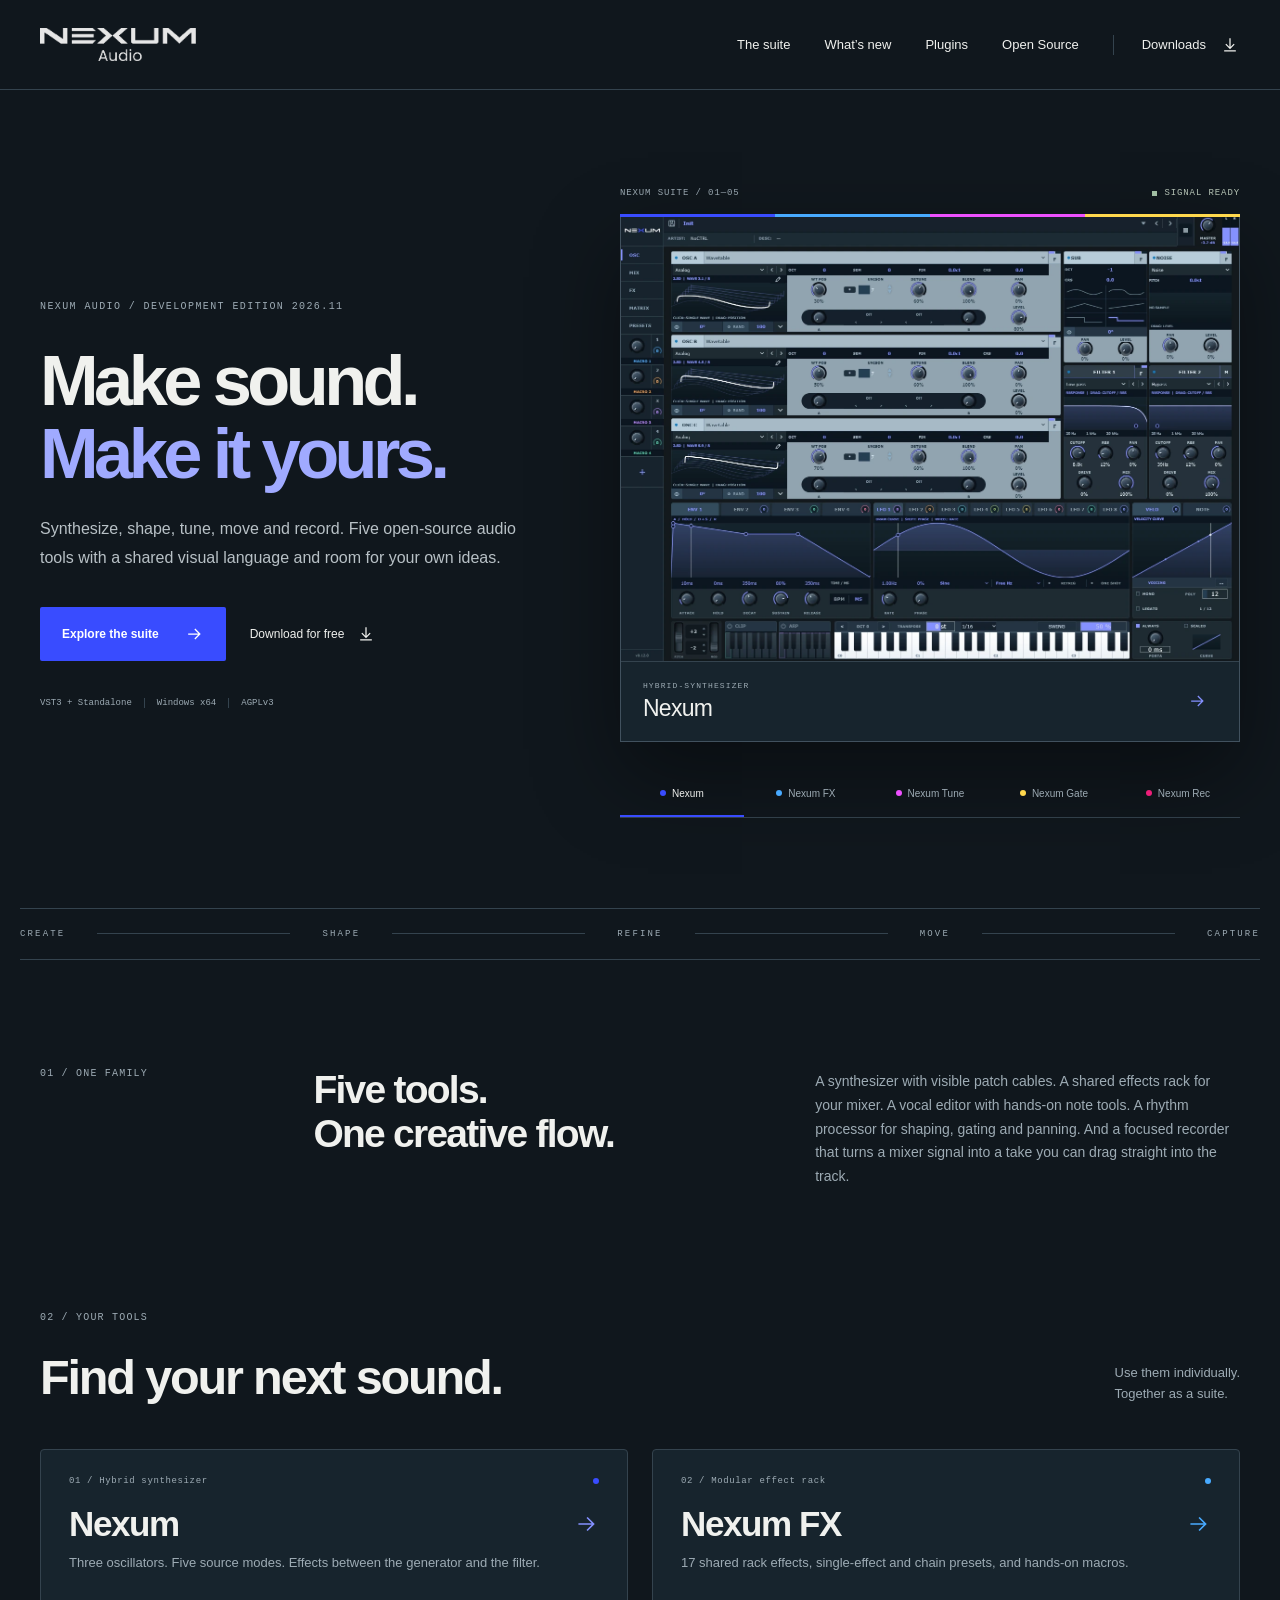
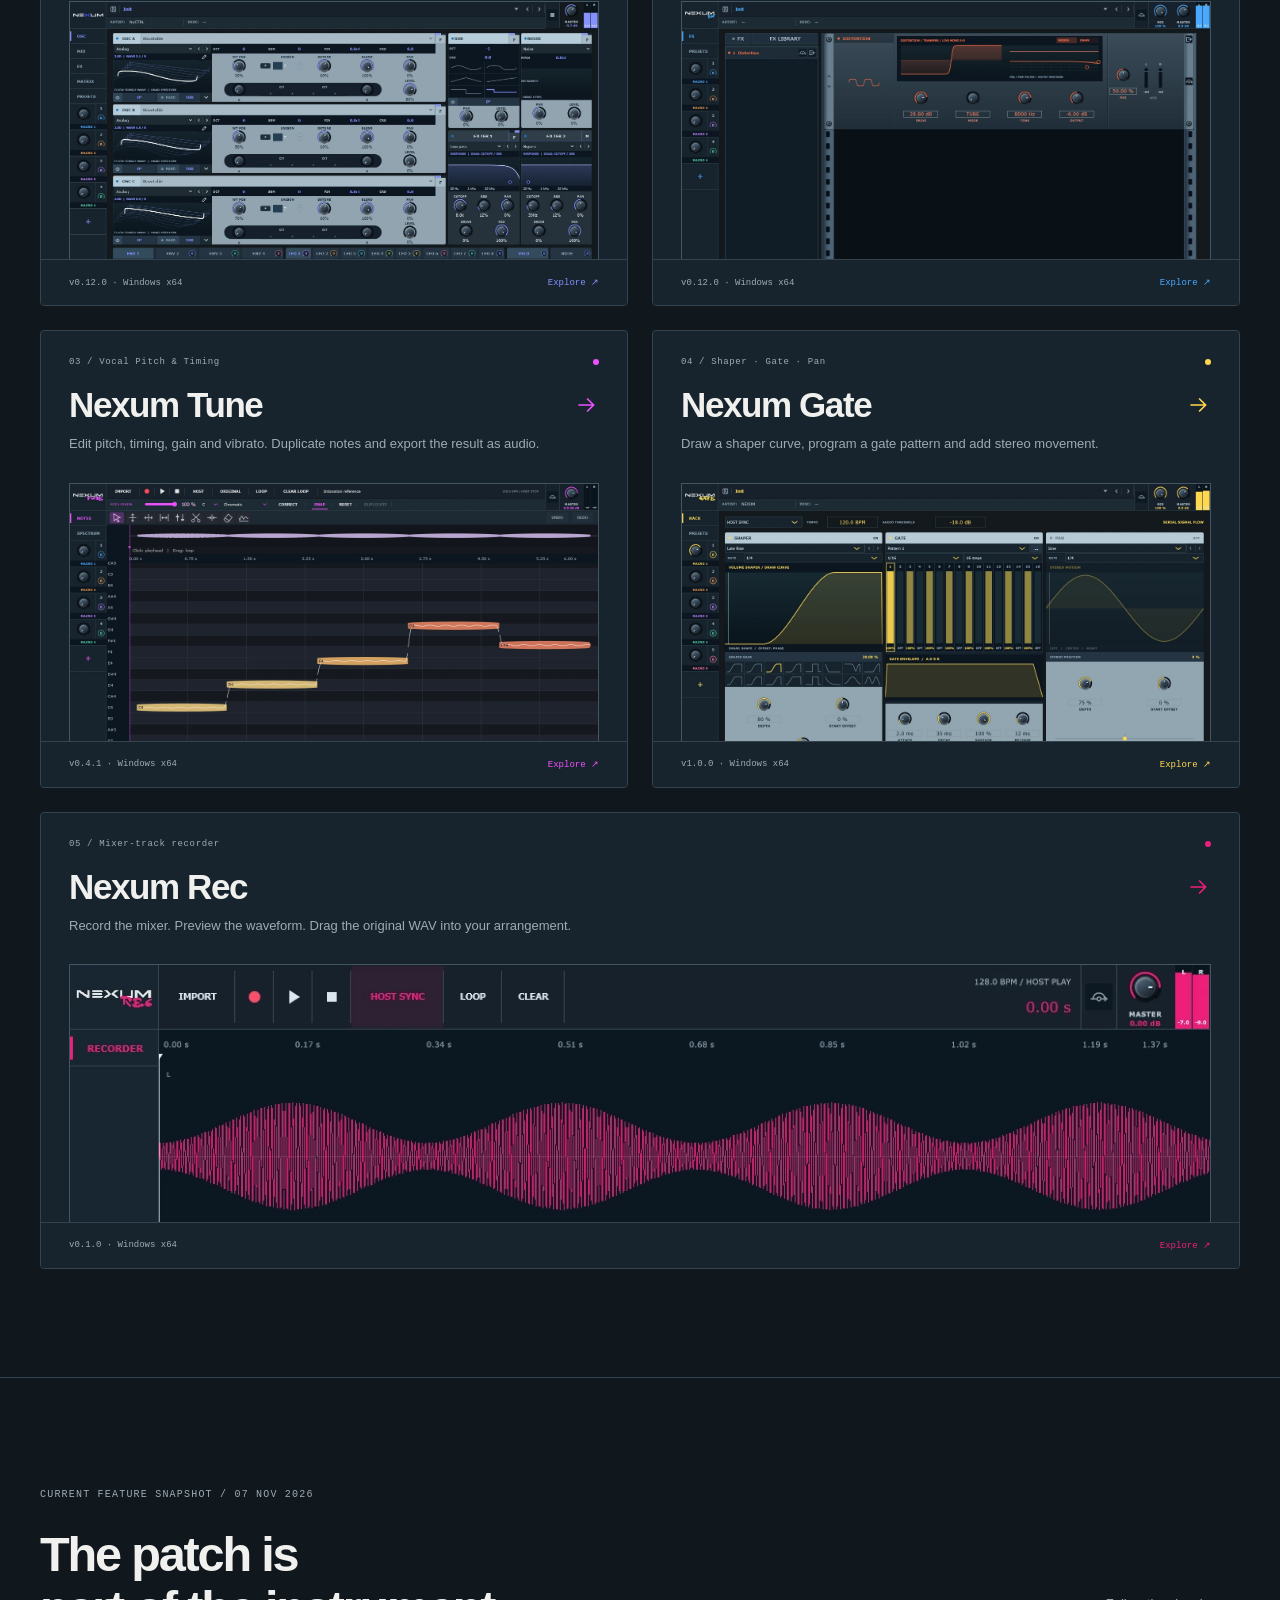
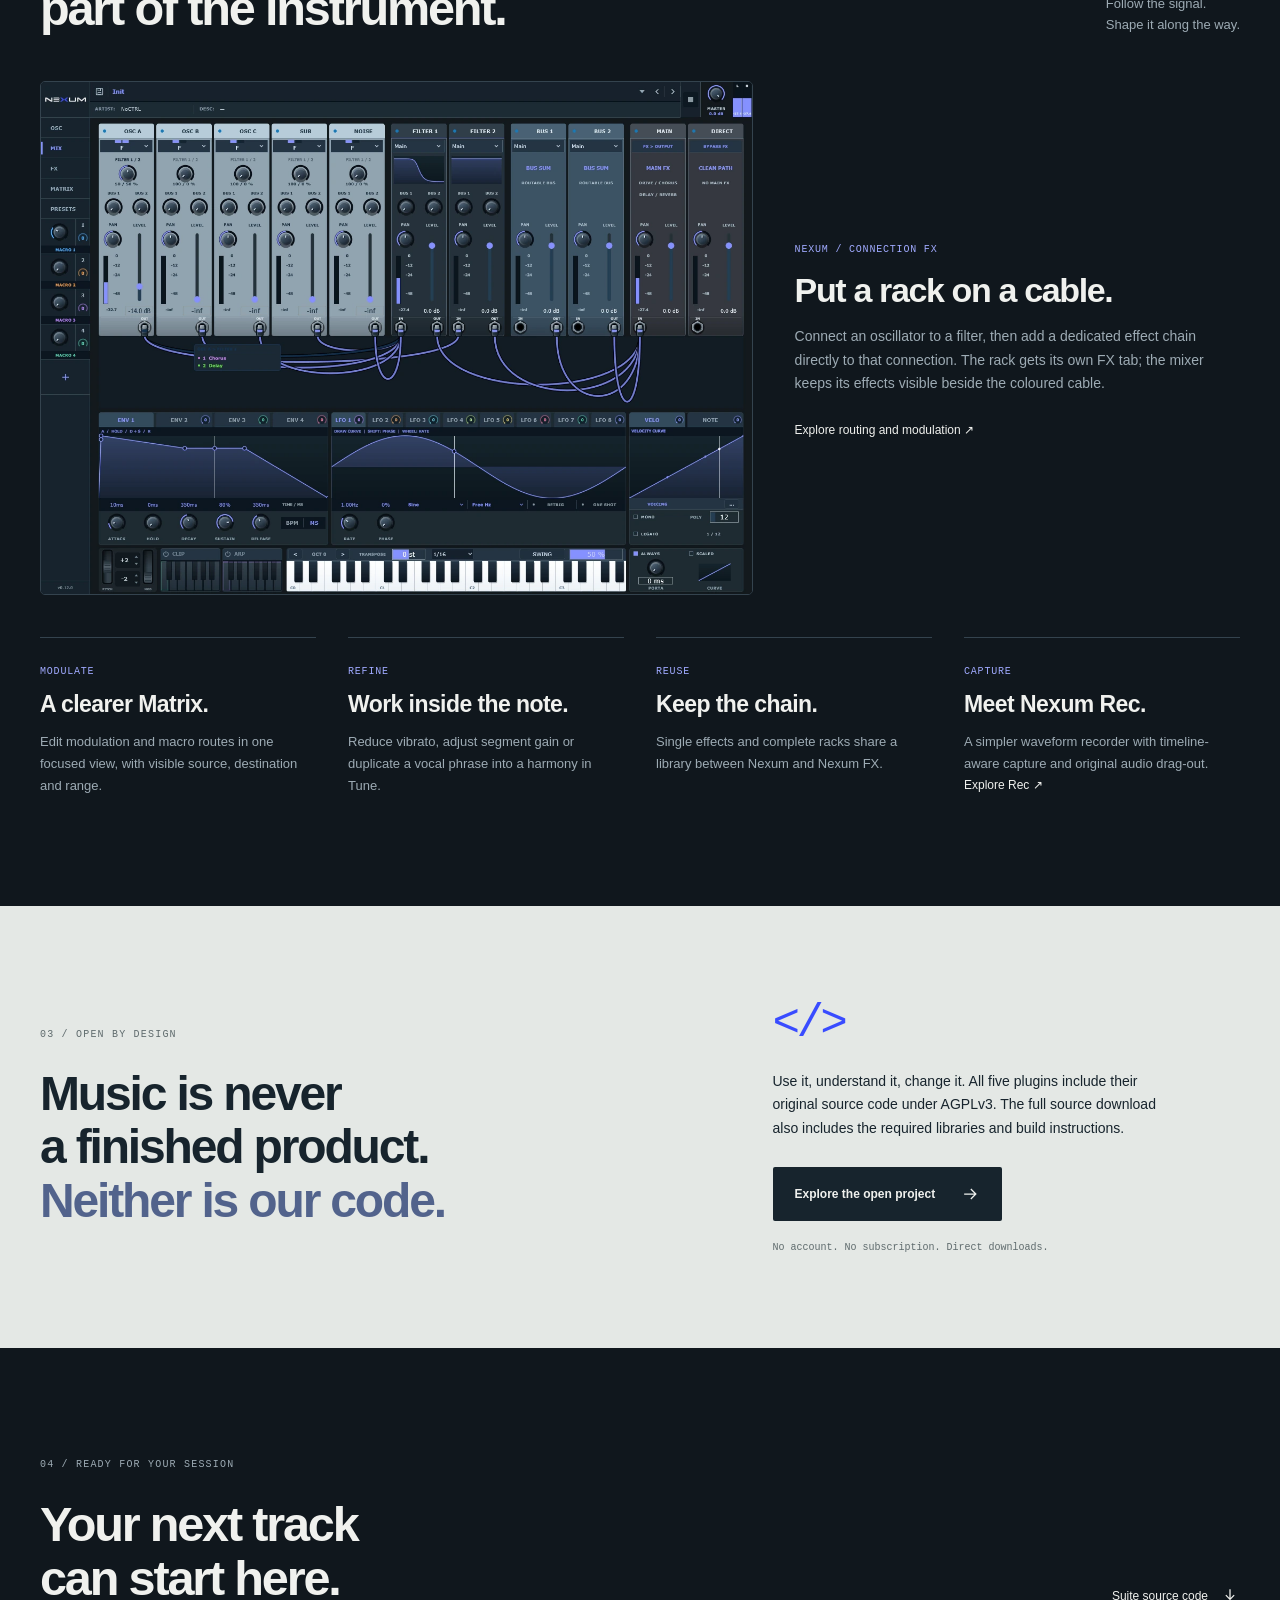
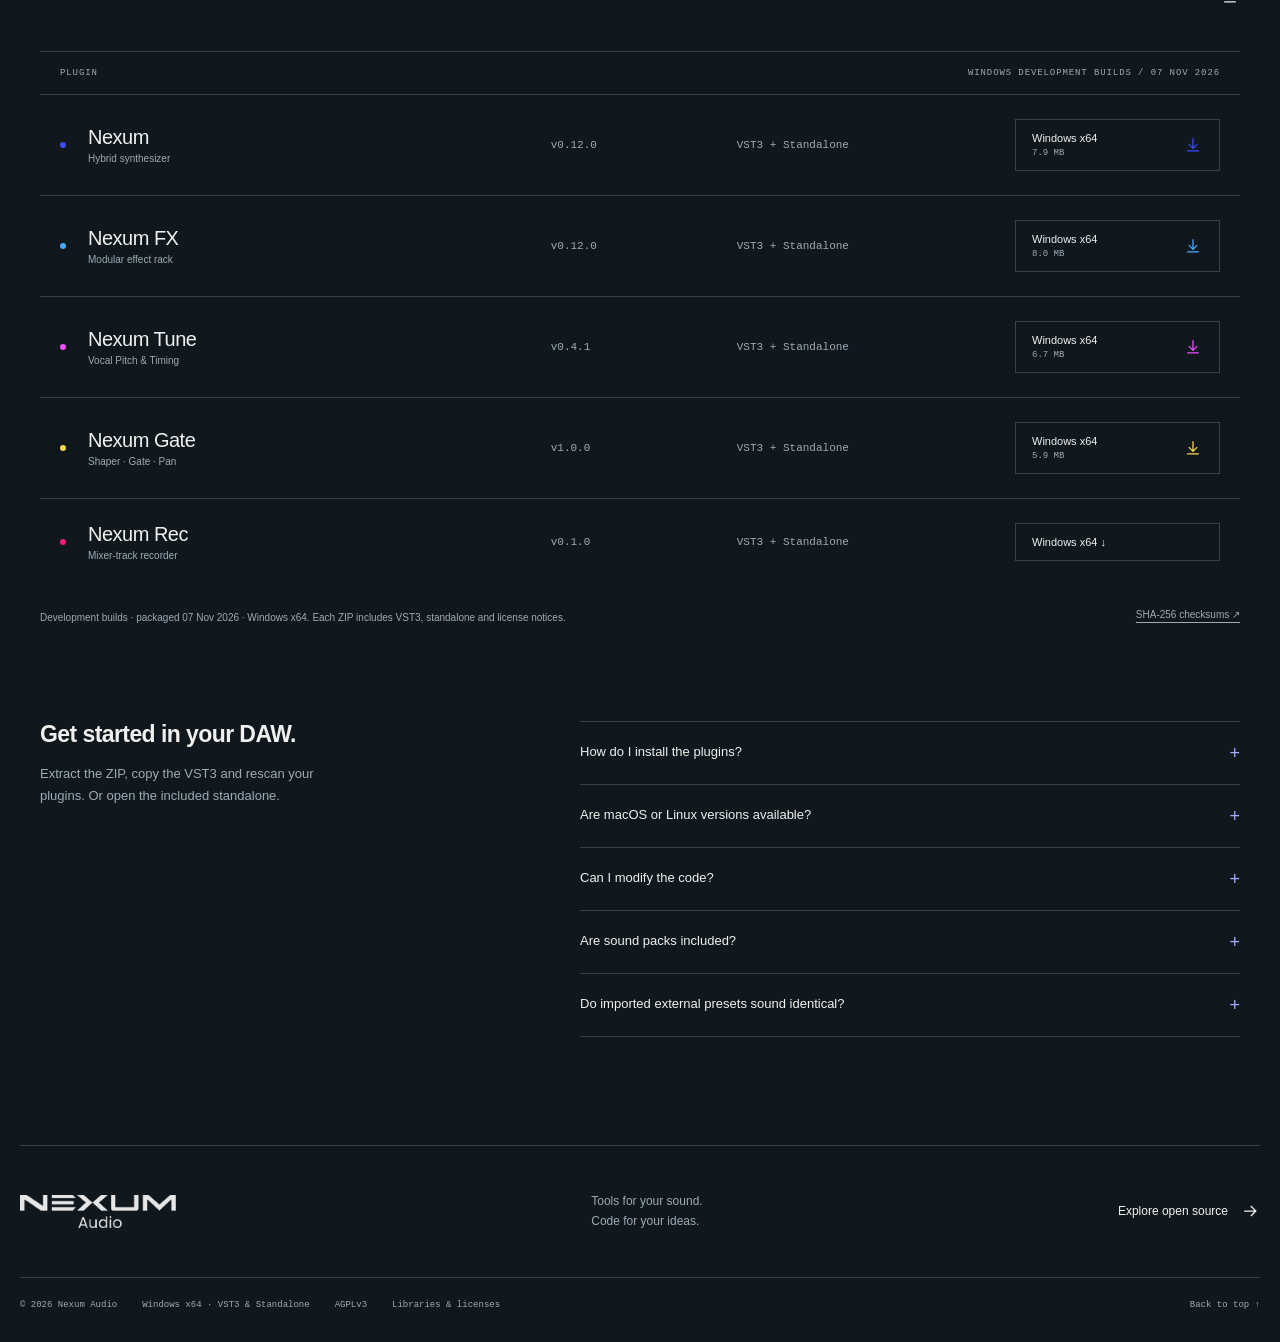
==== commit 590aacf2: "Update five-plugin suite, current screenshots and matching source downloads" ====
--- a/index.html
+++ b/index.html
@@ -1 +1,3 @@
-<!doctype html><html lang="en"><head><meta charset="utf-8"><meta name="viewport" content="width=device-width, initial-scale=1"><title>The Open-Source Audio Suite · Nexum Audio</title><meta name="description" content="Four free open-source audio plugins: Nexum, Nexum FX, Nexum Tune and Nexum Gate. Windows VST3, standalone and full source code."><meta name="theme-color" content="#10171d"><link rel="icon" href="assets/favicon.svg" type="image/svg+xml"><link rel="stylesheet" href="assets/style.css"><script src="assets/site.js" defer></script></head><body><a class="skip" href="#main">Skip to content</a><header class="site-header"><a href="index.html" class="brand" aria-label="Nexum Audio home"><img class="family-logo" src="assets/nexum-audio-logo.png" alt="Nexum Audio" width="156" height="34"></a><button class="menu-toggle" aria-expanded="false" aria-controls="navigation">Menu <span>+</span></button><nav id="navigation" aria-label="Main navigation"><a href="index.html#suite">The suite</a><a href="index.html#plugins">Plugins</a><a href="open-source.html">Open Source</a><a class="nav-download" href="index.html#downloads">Downloads <svg viewbox="0 0 24 24" aria-hidden="true"><path d="M12 4v12m-5-5 5 5 5-5M5 19h14"></svg></a></nav></header><main id="main"><section class="home-hero" id="top"><div class="hero-copy"><p class="eyebrow"><span></span> INDEPENDENT TOOLS. OPEN SOURCE.</p><h1>Your sound.<br><span>Your source.</span></h1><p class="hero-intro">Four plugins. One shared idea: make music, explore sound and keep your tools in your own hands.</p><div class="actions"><a class="button primary" href="#plugins">Explore the suite <svg viewbox="0 0 24 24" aria-hidden="true"><path d="M5 12h14m-6-6 6 6-6 6"></svg></a><a class="text-link" href="#downloads">Download for free <svg viewbox="0 0 24 24" aria-hidden="true"><path d="M12 4v12m-5-5 5 5 5-5M5 19h14"></svg></a></div><div class="hero-facts"><span>VST3 + Standalone</span><span>Windows x64</span><span>AGPLv3</span></div></div><div class="hero-stage"><div class="stage-top mono"><span>NEXUM SUITE / 01—04</span><span class="signal-light">SIGNAL READY</span></div><div class="stage-frame"><img id="stage-image" src="assets/nexum-interface.webp" alt="Nexum synthesizer with oscillators, filters and modulation" width="1332" height="850"><div class="stage-caption"><span id="stage-category">HYBRID-SYNTHESIZER</span><strong id="stage-name">Nexum</strong><a id="stage-link" href="nexum.html" aria-label="Explore Nexum"><svg viewbox="0 0 24 24" aria-hidden="true"><path d="M5 12h14m-6-6 6 6-6 6"></svg></a></div></div><div class="product-switch" role="group" aria-label="Choose a plugin preview"><button data-product="nexum" aria-pressed="true" style="--product:#394cff"><span class="product-dot"></span>Nexum</button><button data-product="fx" aria-pressed="false" style="--product:#48aaff"><span class="product-dot"></span>Nexum FX</button><button data-product="tune" aria-pressed="false" style="--product:#ee50ff"><span class="product-dot"></span>Nexum Tune</button><button data-product="gate" aria-pressed="false" style="--product:#ffd84d"><span class="product-dot"></span>Nexum Gate</button></div></div></section><div class="family-line"><span>CREATE</span><i></i><span>SHAPE</span><i></i><span>REFINE</span><i></i><span>MOVE</span></div><section class="suite-intro section" id="suite"><div class="section-tag">01 / ONE FAMILY</div><h2>Four perspectives.<br>One creative flow.</h2><p>From the first oscillator to the final vocal edit: Nexum Suite brings together sound creation, effects, pitch editing and rhythm. With a shared design language, visible signal paths and macros that follow your workflow.</p></section><section class="section plugin-section" id="plugins"><div class="section-heading"><div><p class="section-tag">02 / YOUR TOOLS</p><h2>Find your next sound.</h2></div><p>Use them individually.<br>Together as a suite.</p></div><div class="product-grid"><article class="product-card" style="--product:#394cff;--product-text:#8490ff"><div class="card-top"><span class="mono">01 / Hybrid synthesizer</span><span class="product-dot"></span></div><a href="nexum.html" class="card-title"><h3>Nexum</h3><svg viewbox="0 0 24 24" aria-hidden="true"><path d="M5 12h14m-6-6 6 6-6 6"></svg></a><p>The starting point for your sound.</p><a href="nexum.html" class="card-visual" tabindex="-1" aria-hidden="true"><img src="assets/nexum-interface.webp" alt="" loading="lazy" width="1332" height="850"></a><div class="card-bottom"><span>v0.12.0 · Windows x64</span><a href="nexum.html">Explore ↗</a></div></article><article class="product-card" style="--product:#48aaff;--product-text:#48aaff"><div class="card-top"><span class="mono">02 / Modular effect rack</span><span class="product-dot"></span></div><a href="fx.html" class="card-title"><h3>Nexum FX</h3><svg viewbox="0 0 24 24" aria-hidden="true"><path d="M5 12h14m-6-6 6 6-6 6"></svg></a><p>The shared effect rack, as an insert.</p><a href="fx.html" class="card-visual" tabindex="-1" aria-hidden="true"><img src="assets/fx-interface.webp" alt="" loading="lazy" width="1332" height="850"></a><div class="card-bottom"><span>v0.12.0 · Windows x64</span><a href="fx.html">Explore ↗</a></div></article><article class="product-card" style="--product:#ee50ff;--product-text:#ee50ff"><div class="card-top"><span class="mono">03 / Vocal Pitch &amp; Timing</span><span class="product-dot"></span></div><a href="tune.html" class="card-title"><h3>Nexum Tune</h3><svg viewbox="0 0 24 24" aria-hidden="true"><path d="M5 12h14m-6-6 6 6-6 6"></svg></a><p>Pitch and timing for your vocals.</p><a href="tune.html" class="card-visual" tabindex="-1" aria-hidden="true"><img src="assets/tune-interface.webp" alt="" loading="lazy" width="1332" height="850"></a><div class="card-bottom"><span>v0.4.1 · Windows x64</span><a href="tune.html">Explore ↗</a></div></article><article class="product-card" style="--product:#ffd84d;--product-text:#ffd84d"><div class="card-top"><span class="mono">04 / Shaper · Gate · Pan</span><span class="product-dot"></span></div><a href="gate.html" class="card-title"><h3>Nexum Gate</h3><svg viewbox="0 0 24 24" aria-hidden="true"><path d="M5 12h14m-6-6 6 6-6 6"></svg></a><p>Ducking, rhythm and stereo movement.</p><a href="gate.html" class="card-visual" tabindex="-1" aria-hidden="true"><img src="assets/gate-interface.webp" alt="" loading="lazy" width="1332" height="850"></a><div class="card-bottom"><span>v1.0.0 · Windows x64</span><a href="gate.html">Explore ↗</a></div></article></div></section><section class="source-section"><div class="source-grid"><div><p class="section-tag">03 / OPEN BY DESIGN</p><h2>Music is never<br>a finished product.<br><span>Neither is our code.</span></h2></div><div class="source-copy"><span class="code-mark" aria-hidden="true">&lt;/&gt;</span><p>Use it, understand it, change it. All four plugins include their original source code under AGPLv3. The full source download also includes the required libraries and build instructions.</p><a class="button ink" href="open-source.html">Explore the open project <svg viewbox="0 0 24 24" aria-hidden="true"><path d="M5 12h14m-6-6 6 6-6 6"></svg></a><p class="micro">No account. No subscription. Direct downloads.</p></div></div></section><section class="section downloads-section" id="downloads"><div class="section-heading"><div><p class="section-tag">04 / READY FOR YOUR SESSION</p><h2>Your next track<br>can start here.</h2></div><a class="text-link" href="downloads/nexum-suite-source-2026-11-03.zip" download>Suite source code <svg viewbox="0 0 24 24" aria-hidden="true"><path d="M12 4v12m-5-5 5 5 5-5M5 19h14"></svg></a></div><div class="download-table"><div class="download-table-label mono"><span>PLUGIN</span><span>WINDOWS RELEASES</span></div><div class="download-row" style="--product:#394cff"><span class="product-dot"></span><div><a href="nexum.html">Nexum</a><small>Hybrid synthesizer</small></div><span class="download-version">v0.12.0</span><span class="download-format">VST3 + Standalone</span><a class="download-action" href="downloads/nexum-synth-0.12.0-windows-x64.zip" download aria-label="Download Nexum for Windows">Windows x64 <svg viewbox="0 0 24 24" aria-hidden="true"><path d="M12 4v12m-5-5 5 5 5-5M5 19h14"></svg><small>7.9 MB</small></a></div><div class="download-row" style="--product:#48aaff"><span class="product-dot"></span><div><a href="fx.html">Nexum FX</a><small>Modular effect rack</small></div><span class="download-version">v0.12.0</span><span class="download-format">VST3 + Standalone</span><a class="download-action" href="downloads/nexum-fx-0.12.0-windows-x64.zip" download aria-label="Download Nexum FX for Windows">Windows x64 <svg viewbox="0 0 24 24" aria-hidden="true"><path d="M12 4v12m-5-5 5 5 5-5M5 19h14"></svg><small>8.0 MB</small></a></div><div class="download-row" style="--product:#ee50ff"><span class="product-dot"></span><div><a href="tune.html">Nexum Tune</a><small>Vocal Pitch &amp; Timing</small></div><span class="download-version">v0.4.1</span><span class="download-format">VST3 + Standalone</span><a class="download-action" href="downloads/nexum-tune-0.4.1-windows-x64.zip" download aria-label="Download Nexum Tune for Windows">Windows x64 <svg viewbox="0 0 24 24" aria-hidden="true"><path d="M12 4v12m-5-5 5 5 5-5M5 19h14"></svg><small>6.7 MB</small></a></div><div class="download-row" style="--product:#ffd84d"><span class="product-dot"></span><div><a href="gate.html">Nexum Gate</a><small>Shaper · Gate · Pan</small></div><span class="download-version">v1.0.0</span><span class="download-format">VST3 + Standalone</span><a class="download-action" href="downloads/nexum-gate-1.0.0-windows-x64.zip" download aria-label="Download Nexum Gate for Windows">Windows x64 <svg viewbox="0 0 24 24" aria-hidden="true"><path d="M12 4v12m-5-5 5 5 5-5M5 19h14"></svg><small>5.9 MB</small></a></div></div><div class="download-foot"><p>Current development builds · Windows 64-bit<br>Each ZIP includes VST3, standalone and license notices.</p><a href="downloads/SHA256SUMS.txt">SHA-256 checksums ↗</a></div><div class="faq-grid"><div><h3>Get started in your DAW.</h3><p>Extract the ZIP, copy the VST3 and rescan your plugins. Or open the included standalone.</p></div><div><details><summary>How do I install the plugins?</summary><p>Copy the entire folder ending in <code>.vst3</code> to <code>C:\Program Files\Common Files\VST3\NEXUM</code>. Then run your DAW's plugin scan. Nexum is an instrument; FX, Tune and Gate are audio effects.</p></details><details><summary>Are macOS or Linux versions available?</summary><p>The available binaries are for Windows x64. Ready-made macOS and Linux downloads are not currently provided. The source code is openly available.</p></details><details><summary>Can I modify the code?</summary><p>Yes, under the terms of AGPLv3. The source package includes the full license and notices for all bundled libraries.</p></details><details><summary>Are sound packs included?</summary><p>Downloads do not include external sound, sample or preset packs. Import your own content into the libraries.</p></details></div></div></section></main><footer class="site-footer"><div class="footer-top"><a href="index.html" class="brand"><img class="family-logo" src="assets/nexum-audio-logo.png" alt="Nexum Audio" width="156" height="34"></a><p>Tools for your sound.<br>Code for your ideas.</p><a class="text-link" href="open-source.html">Explore open source <svg viewbox="0 0 24 24" aria-hidden="true"><path d="M5 12h14m-6-6 6 6-6 6"></svg></a></div><div class="footer-bottom"><span>© 2026 Nexum Audio</span><span>Windows x64 · VST3 &amp; Standalone</span><a href="downloads/AGPL-3.0.txt">AGPLv3</a><a href="downloads/THIRD-PARTY-NOTICES.txt">Libraries &amp; licenses</a><a href="#top">Back to top ↑</a></div></footer><dialog class="image-dialog" aria-label="Plugin view"><button class="dialog-close" aria-label="Close image">Close ×</button><img src="assets/nexum-interface.webp" alt="Enlarged plugin view"></dialog></body></html>+<!DOCTYPE html>
+
+<html lang="en"><head><meta charset="utf-8"/><meta content="width=device-width, initial-scale=1" name="viewport"/><title>The Open-Source Audio Suite · Nexum Audio</title><meta content="Five open-source Windows audio plugins: Nexum, Nexum FX, Nexum Tune, Nexum Gate and Nexum Rec. VST3, standalone, current screenshots and source code." name="description"/><meta content="#10171d" name="theme-color"/><link href="assets/favicon.svg" rel="icon" type="image/svg+xml"/><link href="assets/style.css" rel="stylesheet"/><script defer="" src="assets/site.js"></script></head><body><a class="skip" href="#main">Skip to content</a><header class="site-header"><a aria-label="Nexum Audio home" class="brand" href="index.html"><img alt="Nexum Audio" class="family-logo" height="165" src="assets/nexum-audio-logo.png" width="778"/></a><button aria-controls="navigation" aria-expanded="false" class="menu-toggle">Menu <span>+</span></button><nav aria-label="Main navigation" id="navigation"><a href="index.html#suite">The suite</a><a href="#latest">What’s new</a><a href="index.html#plugins">Plugins</a><a href="open-source.html">Open Source</a><a class="nav-download" href="index.html#downloads">Downloads <svg aria-hidden="true" viewbox="0 0 24 24"><path d="M12 4v12m-5-5 5 5 5-5M5 19h14"></path></svg></a></nav></header><main id="main"><section class="home-hero" id="top"><div class="hero-copy"><p class="eyebrow">NEXUM AUDIO / DEVELOPMENT EDITION 2026.11</p><h1>Make sound.<br/><span>Make it yours.</span></h1><p class="hero-intro">Synthesize, shape, tune, move and record. Five open-source audio tools with a shared visual language and room for your own ideas.</p><div class="actions"><a class="button primary" href="#plugins">Explore the suite <svg aria-hidden="true" viewbox="0 0 24 24"><path d="M5 12h14m-6-6 6 6-6 6"></path></svg></a><a class="text-link" href="#downloads">Download for free <svg aria-hidden="true" viewbox="0 0 24 24"><path d="M12 4v12m-5-5 5 5 5-5M5 19h14"></path></svg></a></div><div class="hero-facts"><span>VST3 + Standalone</span><span>Windows x64</span><span>AGPLv3</span></div></div><div class="hero-stage"><div class="stage-top mono"><span>NEXUM SUITE / 01—05</span><span class="signal-light">SIGNAL READY</span></div><div class="stage-frame"><img alt="Nexum synthesizer with oscillators, filters and modulation" height="961" id="stage-image" src="assets/nexum-interface.webp" width="1332"/><div class="stage-caption"><span id="stage-category">HYBRID-SYNTHESIZER</span><strong id="stage-name">Nexum</strong><a aria-label="Explore Nexum" href="nexum.html" id="stage-link"><svg aria-hidden="true" viewbox="0 0 24 24"><path d="M5 12h14m-6-6 6 6-6 6"></path></svg></a></div></div><div aria-label="Choose a plugin preview" class="product-switch" role="group"><button aria-pressed="true" data-product="nexum" style="--product:#394cff"><span class="product-dot"></span>Nexum</button><button aria-pressed="false" data-product="fx" style="--product:#48aaff"><span class="product-dot"></span>Nexum FX</button><button aria-pressed="false" data-product="tune" style="--product:#ee50ff"><span class="product-dot"></span>Nexum Tune</button><button aria-pressed="false" data-product="gate" style="--product:#ffd84d"><span class="product-dot"></span>Nexum Gate</button><button aria-pressed="false" data-product="rec" style="--product:#ed1e79"><span class="product-dot"></span>Nexum Rec</button></div></div></section><div class="family-line"><span>CREATE</span><i></i><span>SHAPE</span><i></i><span>REFINE</span><i></i><span>MOVE</span><i></i><span>CAPTURE</span></div><section class="suite-intro section" id="suite"><div class="section-tag">01 / ONE FAMILY</div><h2>Five tools.<br/>One creative flow.</h2><p>A synthesizer with visible patch cables. A shared effects rack for your mixer. A vocal editor with hands-on note tools. A rhythm processor for shaping, gating and panning. And a focused recorder that turns a mixer signal into a take you can drag straight into the track.</p></section><section class="section plugin-section" id="plugins"><div class="section-heading"><div><p class="section-tag">02 / YOUR TOOLS</p><h2>Find your next sound.</h2></div><p>Use them individually.<br/>Together as a suite.</p></div><div class="product-grid"><article class="product-card" style="--product:#394cff;--product-text:#8490ff"><div class="card-top"><span class="mono">01 / Hybrid synthesizer</span><span class="product-dot"></span></div><a class="card-title" href="nexum.html"><h3>Nexum</h3><svg aria-hidden="true" viewbox="0 0 24 24"><path d="M5 12h14m-6-6 6 6-6 6"></path></svg></a><p>Three oscillators. Five source modes. Effects between the generator and the filter.</p><a aria-hidden="true" class="card-visual" href="nexum.html" tabindex="-1"><img alt="" height="961" loading="lazy" src="assets/nexum-interface.webp" width="1332"/></a><div class="card-bottom"><span>v0.12.0 · Windows x64</span><a href="nexum.html">Explore ↗</a></div></article><article class="product-card" style="--product:#48aaff;--product-text:#48aaff"><div class="card-top"><span class="mono">02 / Modular effect rack</span><span class="product-dot"></span></div><a class="card-title" href="fx.html"><h3>Nexum FX</h3><svg aria-hidden="true" viewbox="0 0 24 24"><path d="M5 12h14m-6-6 6 6-6 6"></path></svg></a><p>17 shared rack effects, single-effect and chain presets, and hands-on macros.</p><a aria-hidden="true" class="card-visual" href="fx.html" tabindex="-1"><img alt="" height="850" loading="lazy" src="assets/fx-interface.webp" width="1332"/></a><div class="card-bottom"><span>v0.12.0 · Windows x64</span><a href="fx.html">Explore ↗</a></div></article><article class="product-card" style="--product:#ee50ff;--product-text:#ee50ff"><div class="card-top"><span class="mono">03 / Vocal Pitch &amp; Timing</span><span class="product-dot"></span></div><a class="card-title" href="tune.html"><h3>Nexum Tune</h3><svg aria-hidden="true" viewbox="0 0 24 24"><path d="M5 12h14m-6-6 6 6-6 6"></path></svg></a><p>Edit pitch, timing, gain and vibrato. Duplicate notes and export the result as audio.</p><a aria-hidden="true" class="card-visual" href="tune.html" tabindex="-1"><img alt="" height="850" loading="lazy" src="assets/tune-interface.webp" width="1332"/></a><div class="card-bottom"><span>v0.4.1 · Windows x64</span><a href="tune.html">Explore ↗</a></div></article><article class="product-card" style="--product:#ffd84d;--product-text:#ffd84d"><div class="card-top"><span class="mono">04 / Shaper · Gate · Pan</span><span class="product-dot"></span></div><a class="card-title" href="gate.html"><h3>Nexum Gate</h3><svg aria-hidden="true" viewbox="0 0 24 24"><path d="M5 12h14m-6-6 6 6-6 6"></path></svg></a><p>Draw a shaper curve, program a gate pattern and add stereo movement.</p><a aria-hidden="true" class="card-visual" href="gate.html" tabindex="-1"><img alt="" height="850" loading="lazy" src="assets/gate-interface.webp" width="1332"/></a><div class="card-bottom"><span>v1.0.0 · Windows x64</span><a href="gate.html">Explore ↗</a></div></article><article class="product-card" style="--product:#ed1e79;--product-text:#ed1e79"><div class="card-top"><span class="mono">05 / Mixer-track recorder</span><span class="product-dot"></span></div><a class="card-title" href="rec.html"><h3>Nexum Rec</h3><svg aria-hidden="true" viewbox="0 0 24 24"><path d="M5 12h14m-6-6 6 6-6 6"></path></svg></a><p>Record the mixer. Preview the waveform. Drag the original WAV into your arrangement.</p><a aria-hidden="true" class="card-visual" href="rec.html" tabindex="-1"><img alt="" height="610" loading="lazy" src="assets/rec-interface.webp" width="1180"/></a><div class="card-bottom"><span>v0.1.0 · Windows x64</span><a href="rec.html">Explore ↗</a></div></article></div></section><section class="section latest-section" id="latest"><div class="section-heading"><div><p class="section-tag">CURRENT FEATURE SNAPSHOT / 07 NOV 2026</p><h2>The patch is<br/>part of the instrument.</h2></div><p>Follow the signal.<br/>Shape it along the way.</p></div><div class="routing-story"><a class="routing-image" href="nexum.html#features"><img alt="Nexum MIX with coloured patch cables and an effects rack on a connection" height="961" loading="lazy" src="assets/nexum-routing.webp" width="1332"/></a><div><span class="update-label">NEXUM / CONNECTION FX</span><h3>Put a rack on a cable.</h3><p>Connect an oscillator to a filter, then add a dedicated effect chain directly to that connection. The rack gets its own FX tab; the mixer keeps its effects visible beside the coloured cable.</p><a class="text-link" href="nexum.html#features">Explore routing and modulation ↗</a></div></div><div class="update-grid"><article><span>MODULATE</span><h3>A clearer Matrix.</h3><p>Edit modulation and macro routes in one focused view, with visible source, destination and range.</p></article><article><span>REFINE</span><h3>Work inside the note.</h3><p>Reduce vibrato, adjust segment gain or duplicate a vocal phrase into a harmony in Tune.</p></article><article><span>REUSE</span><h3>Keep the chain.</h3><p>Single effects and complete racks share a library between Nexum and Nexum FX.</p></article><article><span>CAPTURE</span><h3>Meet Nexum Rec.</h3><p>A simpler waveform recorder with timeline-aware capture and original audio drag-out.</p><a class="text-link" href="rec.html">Explore Rec ↗</a></article></div></section><section class="source-section"><div class="source-grid"><div><p class="section-tag">03 / OPEN BY DESIGN</p><h2>Music is never<br/>a finished product.<br/><span>Neither is our code.</span></h2></div><div class="source-copy"><span aria-hidden="true" class="code-mark">&lt;/&gt;</span><p>Use it, understand it, change it. All five plugins include their original source code under AGPLv3. The full source download also includes the required libraries and build instructions.</p><a class="button ink" href="open-source.html">Explore the open project <svg aria-hidden="true" viewbox="0 0 24 24"><path d="M5 12h14m-6-6 6 6-6 6"></path></svg></a><p class="micro">No account. No subscription. Direct downloads.</p></div></div></section><section class="section downloads-section" id="downloads"><div class="section-heading"><div><p class="section-tag">04 / READY FOR YOUR SESSION</p><h2>Your next track<br/>can start here.</h2></div><a class="text-link" download="" href="downloads/nexum-suite-source-2026-11-07.zip">Suite source code <svg aria-hidden="true" viewbox="0 0 24 24"><path d="M12 4v12m-5-5 5 5 5-5M5 19h14"></path></svg></a></div><div class="download-table"><div class="download-table-label mono"><span>PLUGIN</span><span>WINDOWS DEVELOPMENT BUILDS / 07 NOV 2026</span></div><div class="download-row" style="--product:#394cff"><span class="product-dot"></span><div><a href="nexum.html">Nexum</a><small>Hybrid synthesizer</small></div><span class="download-version">v0.12.0</span><span class="download-format">VST3 + Standalone</span><a aria-label="Download Nexum for Windows" class="download-action" download="" href="downloads/nexum-synth-0.12.0-windows-x64-2026-11-07.zip">Windows x64 <svg aria-hidden="true" viewbox="0 0 24 24"><path d="M12 4v12m-5-5 5 5 5-5M5 19h14"></path></svg><small>7.9 MB</small></a></div><div class="download-row" style="--product:#48aaff"><span class="product-dot"></span><div><a href="fx.html">Nexum FX</a><small>Modular effect rack</small></div><span class="download-version">v0.12.0</span><span class="download-format">VST3 + Standalone</span><a aria-label="Download Nexum FX for Windows" class="download-action" download="" href="downloads/nexum-fx-0.12.0-windows-x64-2026-11-07.zip">Windows x64 <svg aria-hidden="true" viewbox="0 0 24 24"><path d="M12 4v12m-5-5 5 5 5-5M5 19h14"></path></svg><small>8.0 MB</small></a></div><div class="download-row" style="--product:#ee50ff"><span class="product-dot"></span><div><a href="tune.html">Nexum Tune</a><small>Vocal Pitch &amp; Timing</small></div><span class="download-version">v0.4.1</span><span class="download-format">VST3 + Standalone</span><a aria-label="Download Nexum Tune for Windows" class="download-action" download="" href="downloads/nexum-tune-0.4.1-windows-x64-2026-11-07.zip">Windows x64 <svg aria-hidden="true" viewbox="0 0 24 24"><path d="M12 4v12m-5-5 5 5 5-5M5 19h14"></path></svg><small>6.7 MB</small></a></div><div class="download-row" style="--product:#ffd84d"><span class="product-dot"></span><div><a href="gate.html">Nexum Gate</a><small>Shaper · Gate · Pan</small></div><span class="download-version">v1.0.0</span><span class="download-format">VST3 + Standalone</span><a aria-label="Download Nexum Gate for Windows" class="download-action" download="" href="downloads/nexum-gate-1.0.0-windows-x64-2026-11-07.zip">Windows x64 <svg aria-hidden="true" viewbox="0 0 24 24"><path d="M12 4v12m-5-5 5 5 5-5M5 19h14"></path></svg><small>5.9 MB</small></a></div><div class="download-row" style="--product:#ed1e79"><span class="product-dot"></span><div><a href="rec.html">Nexum Rec</a><small>Mixer-track recorder</small></div><span class="download-version">v0.1.0</span><span class="download-format">VST3 + Standalone</span><a class="download-action" download="" href="downloads/nexum-rec-0.1.0-windows-x64-2026-11-07.zip">Windows x64 ↓</a></div></div><div class="download-foot"><p>Development builds · packaged 07 Nov 2026 · Windows x64. Each ZIP includes VST3, standalone and license notices.</p><a href="downloads/SHA256SUMS.txt">SHA-256 checksums ↗</a></div><div class="faq-grid"><div><h3>Get started in your DAW.</h3><p>Extract the ZIP, copy the VST3 and rescan your plugins. Or open the included standalone.</p></div><div><details><summary>How do I install the plugins?</summary><p>Copy the entire folder ending in <code>.vst3</code> to <code>C:\Program Files\Common Files\VST3\NEXUM</code>. Then run your DAW's plugin scan. Nexum is an instrument; FX, Tune and Gate are audio effects.</p></details><details><summary>Are macOS or Linux versions available?</summary><p>The available binaries are for Windows x64. Ready-made macOS and Linux downloads are not currently provided. The source code is openly available.</p></details><details><summary>Can I modify the code?</summary><p>Yes, under the terms of AGPLv3. The source package includes the full license and notices for all bundled libraries.</p></details><details><summary>Are sound packs included?</summary><p>Downloads do not include external sound, sample or preset packs. Import your own content into the libraries.</p></details><details><summary>Do imported external presets sound identical?</summary><p>External preset import is experimental. A patch can depend on unavailable samples or wavetables, unsupported modulation, or different filter and effect algorithms. Imported settings do not guarantee the same sound. External commercial packs are not distributed here.</p></details></div></div></section></main><footer class="site-footer"><div class="footer-top"><a class="brand" href="index.html"><img alt="Nexum Audio" class="family-logo" height="165" src="assets/nexum-audio-logo.png" width="778"/></a><p>Tools for your sound.<br/>Code for your ideas.</p><a class="text-link" href="open-source.html">Explore open source <svg aria-hidden="true" viewbox="0 0 24 24"><path d="M5 12h14m-6-6 6 6-6 6"></path></svg></a></div><div class="footer-bottom"><span>© 2026 Nexum Audio</span><span>Windows x64 · VST3 &amp; Standalone</span><a href="downloads/AGPL-3.0.txt">AGPLv3</a><a href="downloads/THIRD-PARTY-NOTICES.txt">Libraries &amp; licenses</a><a href="#top">Back to top ↑</a></div></footer><dialog aria-label="Plugin view" class="image-dialog"><button aria-label="Close image" class="dialog-close">Close ×</button><img alt="Enlarged plugin view" height="961" src="assets/nexum-interface.webp" width="1332"/></dialog></body></html>
--- a/assets/style.css
+++ b/assets/style.css
@@ -3,5 +3,13 @@
 @media(min-width:1500px){.home-hero{gap:70px;padding-top:115px;padding-bottom:110px;min-height:760px}.hero-copy{padding-left:20px}}
 @media(max-width:1100px){.home-hero{gap:30px;padding:70px 30px;min-height:600px}h1{font-size:66px}.hero-copy{padding-left:0}.hero-intro{font-size:14px}.home-hero .actions{gap:20px;align-items:flex-start;flex-direction:column}.section{padding:80px 30px}.site-header{padding:0 30px}.family-line,.site-footer{margin-left:30px;margin-right:30px}.suite-intro{grid-template-columns:1fr 1fr;gap:25px}.suite-intro .section-tag{grid-column:1/3}.source-grid{gap:50px}.source-grid h2{font-size:40px}.source-section{padding:75px 30px}.download-row{grid-template-columns:6px 1fr .4fr 190px}.download-format{display:none}.faq-grid{gap:50px}.product-hero h1{font-size:58px}.product-hero-grid{grid-template-columns:1.1fr .9fr;min-height:550px}.product-download{gap:50px}.features-grid{column-gap:40px}.source-layout{gap:50px}.build-grid{gap:40px}.product-screen{padding-top:25px}.workflow-section{padding-top:0}.installation{padding-top:0}.siblings{padding-top:20px}}
 @media(max-width:760px){.site-header{height:76px;padding:0 22px}.brand{font-size:18px}.brand-symbol{width:30px}.menu-toggle{display:flex;align-items:center;gap:18px;font-size:11px;padding:10px 0}.menu-toggle span{font-size:20px}nav{display:none;position:absolute;top:75px;left:0;right:0;padding:18px 22px 25px;background:var(--bg);border-bottom:1px solid var(--line);flex-direction:column;align-items:stretch;gap:0}nav.open{display:flex}nav>a{padding:17px 0;border-bottom:1px solid var(--line)}.nav-download{padding-left:0;justify-content:space-between;border-left:0}.home-hero{grid-template-columns:1fr;padding:56px 22px 42px;gap:50px;min-height:0}.home-hero h1{font-size:clamp(58px,12vw,84px)}.eyebrow{font-size:8px;margin-bottom:23px}.hero-intro{font-size:14px;max-width:500px}.home-hero .actions{flex-direction:row;align-items:center}.button{font-size:11px;padding:16px 18px;gap:20px}.text-link{font-size:11px}.hero-facts{font-size:8px;margin-top:27px}.stage-frame{transform:none}.stage-top{font-size:8px}.product-switch{margin-top:15px}.product-switch button{font-size:9px;padding:14px 2px}.family-line{margin:0 22px;gap:14px;font-size:8px;letter-spacing:.1em;padding:18px 0}.section{padding:65px 22px}.suite-intro{grid-template-columns:1fr;gap:22px}.suite-intro .section-tag{grid-column:auto;margin-bottom:0}.suite-intro h2{font-size:37px}.suite-intro>p{max-width:550px}.section-heading{display:block;margin-bottom:30px}.section-heading>p{margin-top:20px;font-size:12px}.section-heading>.text-link{margin-top:22px}h2{font-size:36px}.plugin-section{padding-top:15px}.product-grid{grid-template-columns:1fr;gap:20px}.card-top{padding:22px 22px 15px}.card-title{padding:0 22px}.card-title h3{font-size:31px}.product-card>p{padding:8px 22px 23px;font-size:12px}.card-visual{margin:0 22px;max-height:280px}.card-bottom{padding:16px 22px;font-size:8px}.source-section{padding:65px 22px}.source-grid{grid-template-columns:1fr;gap:35px}.source-grid h2{font-size:37px}.code-mark{display:none}.source-copy>p{max-width:550px}.download-row{grid-template-columns:6px 1fr auto;gap:13px;padding:22px 0}.download-row>div>a{font-size:18px}.download-version{display:none}.download-action{padding:10px 12px;font-size:10px;gap:5px}.download-action small{font-size:8px}.download-row>div>small{font-size:9px;max-width:150px}.download-table-label{padding:15px 0;font-size:8px}.download-foot{font-size:9px;gap:16px;align-items:start;flex-direction:column}.faq-grid{grid-template-columns:1fr;gap:25px;margin-top:65px}.faq-grid>div>p{max-width:100%}.site-footer{margin:0 22px}.footer-top{flex-wrap:wrap;gap:25px;padding:35px 0}.footer-top .brand{flex:1}.footer-top>.text-link{width:100%}.footer-bottom{gap:16px;font-size:8px}.footer-bottom a:last-child{margin-left:0}.product-hero{padding-top:25px;padding-bottom:0}.product-hero-grid{grid-template-columns:1fr;gap:0;min-height:0}.product-hero .eyebrow{margin-top:35px}.product-hero h1{font-size:clamp(46px,10.5vw,70px)}.product-hero .hero-intro{font-size:14px}.product-art{max-width:440px;width:100%;margin:10px auto 0}.product-art>img:first-of-type{width:100%;margin:0}.art-orbit{inset:12% 12% 10%}.product-wordmark{width:120px;margin:-10px auto 0}.product-screen{padding-top:22px;padding-bottom:0}.screen-heading{font-size:8px}.screen-heading>span:last-child{display:none}.product-stats{margin-top:15px}.product-stats>div{padding:20px 12px 23px}.product-stats strong{font-size:21px}.product-stats span{font-size:8px;line-height:1.5}.features-grid{grid-template-columns:1fr}.feature{padding:25px 0;gap:18px}.feature h3{font-size:22px}.feature p{font-size:13px;max-width:100%}.workflow-section{padding-top:0}.workflow-grid{grid-template-columns:1fr;margin-top:30px}.workflow-grid article{padding:25px 0}.workflow-grid article+article{border-left:0;padding-left:0;border-top:1px solid var(--line)}.workflow-grid h3{margin-top:12px}.product-note{margin-top:0}.product-download{grid-template-columns:1fr;gap:35px}.release-card{padding:24px}.release-meta{font-size:8px}.installation{padding-top:0;padding-bottom:30px}.installation>ol{grid-template-columns:1fr;gap:0}.installation li{padding:20px 0}.siblings>div{grid-template-columns:1fr}.siblings a+a{border-left:0;border-top:1px solid var(--line)}.siblings a{padding:23px}.source-hero{padding-top:65px}.source-hero h1{font-size:clamp(45px,10vw,70px)}.source-layout{grid-template-columns:1fr;gap:30px;padding-top:0}.code-tree{padding:23px;font-size:12px}.code-tree small{font-size:8px}.build-grid{grid-template-columns:1fr;gap:30px;margin-top:30px}.code-block pre{padding:20px;font-size:11px}.license-section{padding-top:0}.license-links{grid-template-columns:1fr;gap:0;margin-top:25px}.source-callout{display:block}.source-callout h2{font-size:34px}.source-callout .actions{margin-top:30px;align-items:flex-start}.zoom-label{display:none}}
-@media(prefers-reduced-motion:reduce){html{scroll-behavior:auto}*,*:before,*:after{transition:none!important;animation:none!important}}
-.family-logo{width:156px;height:auto;max-height:44px;object-fit:contain}.footer-top .family-logo{width:156px}@media(max-width:760px){.family-logo{width:140px}}
+@media(prefers-reduced-motion:reduce){html{scroll-behavior:auto}*,*:before,*:after{transition:none!important;animation:none!important}}
+.family-logo{width:156px;height:auto;max-height:44px;object-fit:contain}.footer-top .family-logo{width:156px}@media(max-width:760px){.family-logo{width:140px}}
+
+/* November 2026 feature edition */
+.release-notice{border:1px solid var(--line);border-left:3px solid var(--accent-text);padding:20px 24px;margin-top:28px;background:#15212a;grid-column:1/-1;color:var(--muted);font-size:12px;line-height:1.7}.release-notice strong{display:block;color:var(--text);font-size:13px;margin-bottom:6px}.latest-section{border-top:1px solid var(--line)}.routing-story{display:grid;grid-template-columns:1.6fr 1fr;gap:42px;align-items:center}.routing-image{border:1px solid var(--line);border-radius:5px;overflow:hidden;background:#0c151c}.routing-story h3{font-size:34px;letter-spacing:-.04em;margin:15px 0}.routing-story p{font-size:14px;color:var(--muted);margin-bottom:24px}.update-label,.update-grid article>span{font:10px Consolas,monospace;color:var(--accent-text);letter-spacing:.08em}.update-grid{display:grid;grid-template-columns:repeat(3,1fr);gap:32px;margin-top:42px}.update-grid article{border-top:1px solid var(--line);padding-top:22px}.update-grid h3{font-size:23px;margin:13px 0}.update-grid p{font-size:13px;color:var(--muted)}.detail-gallery{padding-top:0;padding-bottom:30px}.detail-gallery figure{display:grid;grid-template-columns:1.7fr 1fr;gap:35px;align-items:center;margin:30px 0 55px}.detail-gallery figcaption p{font-size:14px;color:var(--muted);margin-top:14px}.detail-gallery .screenshot{width:100%}.hero-stage img{aspect-ratio:1332/961;object-fit:contain;background:#101b22}.stage-frame{transform:none}.card-visual img{object-fit:contain}.source-hero .release-notice{max-width:780px}.release-card .button{background:var(--surface);border:1px solid var(--accent-text);color:var(--text)}
+@media(max-width:760px){.routing-story,.detail-gallery figure{grid-template-columns:1fr;gap:23px}.update-grid{grid-template-columns:1fr;gap:25px}.routing-story h3{font-size:29px}.release-notice{padding:17px;font-size:11px}.detail-gallery figure{margin-bottom:35px}}
+
+/* Five-product family */
+.product-switch{grid-template-columns:repeat(5,1fr)}.product-grid>.product-card:last-child{grid-column:1/-1}.siblings>div{grid-template-columns:repeat(4,1fr)}.update-grid{grid-template-columns:repeat(4,1fr)}.product-art>img[src$="rec-interface.webp"]{border:1px solid var(--line);border-radius:4px;transform:none}.product-hero .actions{flex-wrap:wrap}.product-hero .actions>a:last-child{font-size:11px}.code-tree p>a:hover{color:var(--accent-text)}
+@media(max-width:760px){.siblings>div,.update-grid{grid-template-columns:1fr}.product-switch button{font-size:8px;gap:4px}.family-line{gap:9px;font-size:7px}.product-grid>.product-card:last-child{grid-column:auto}}
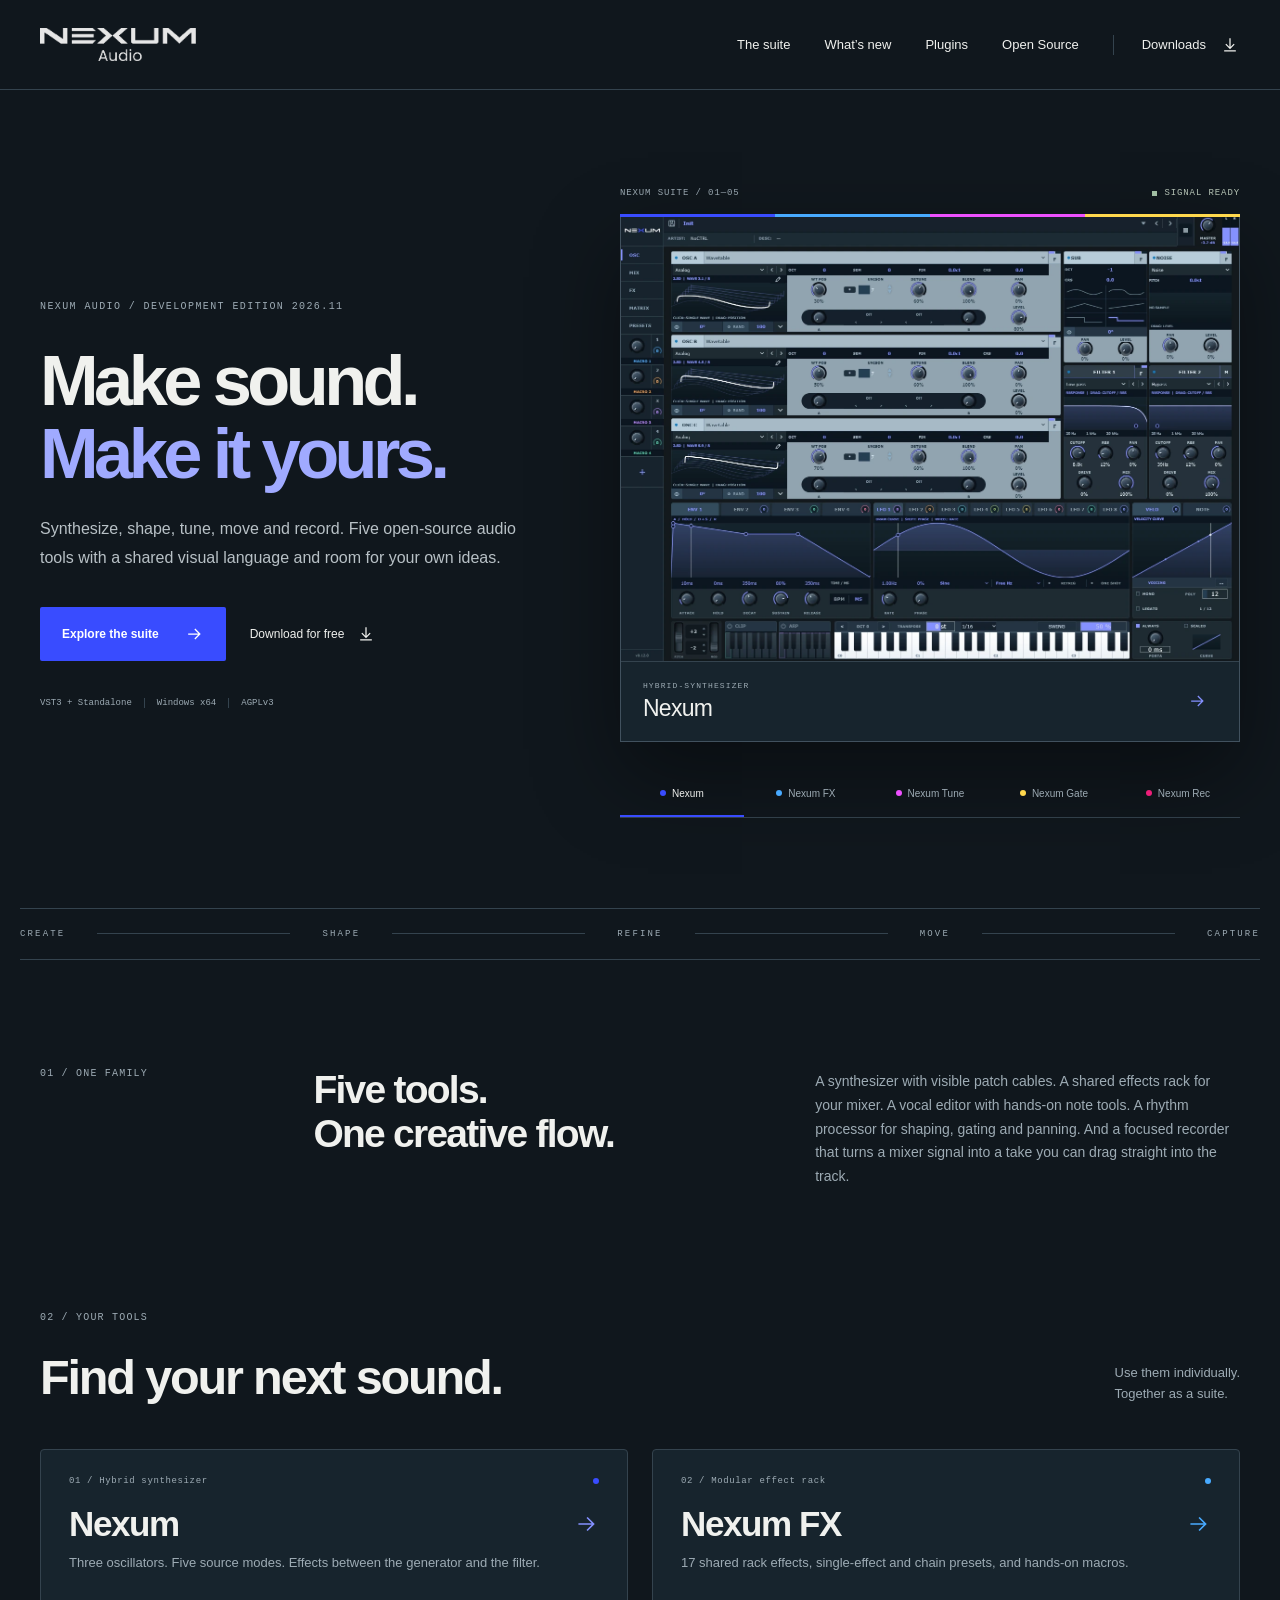
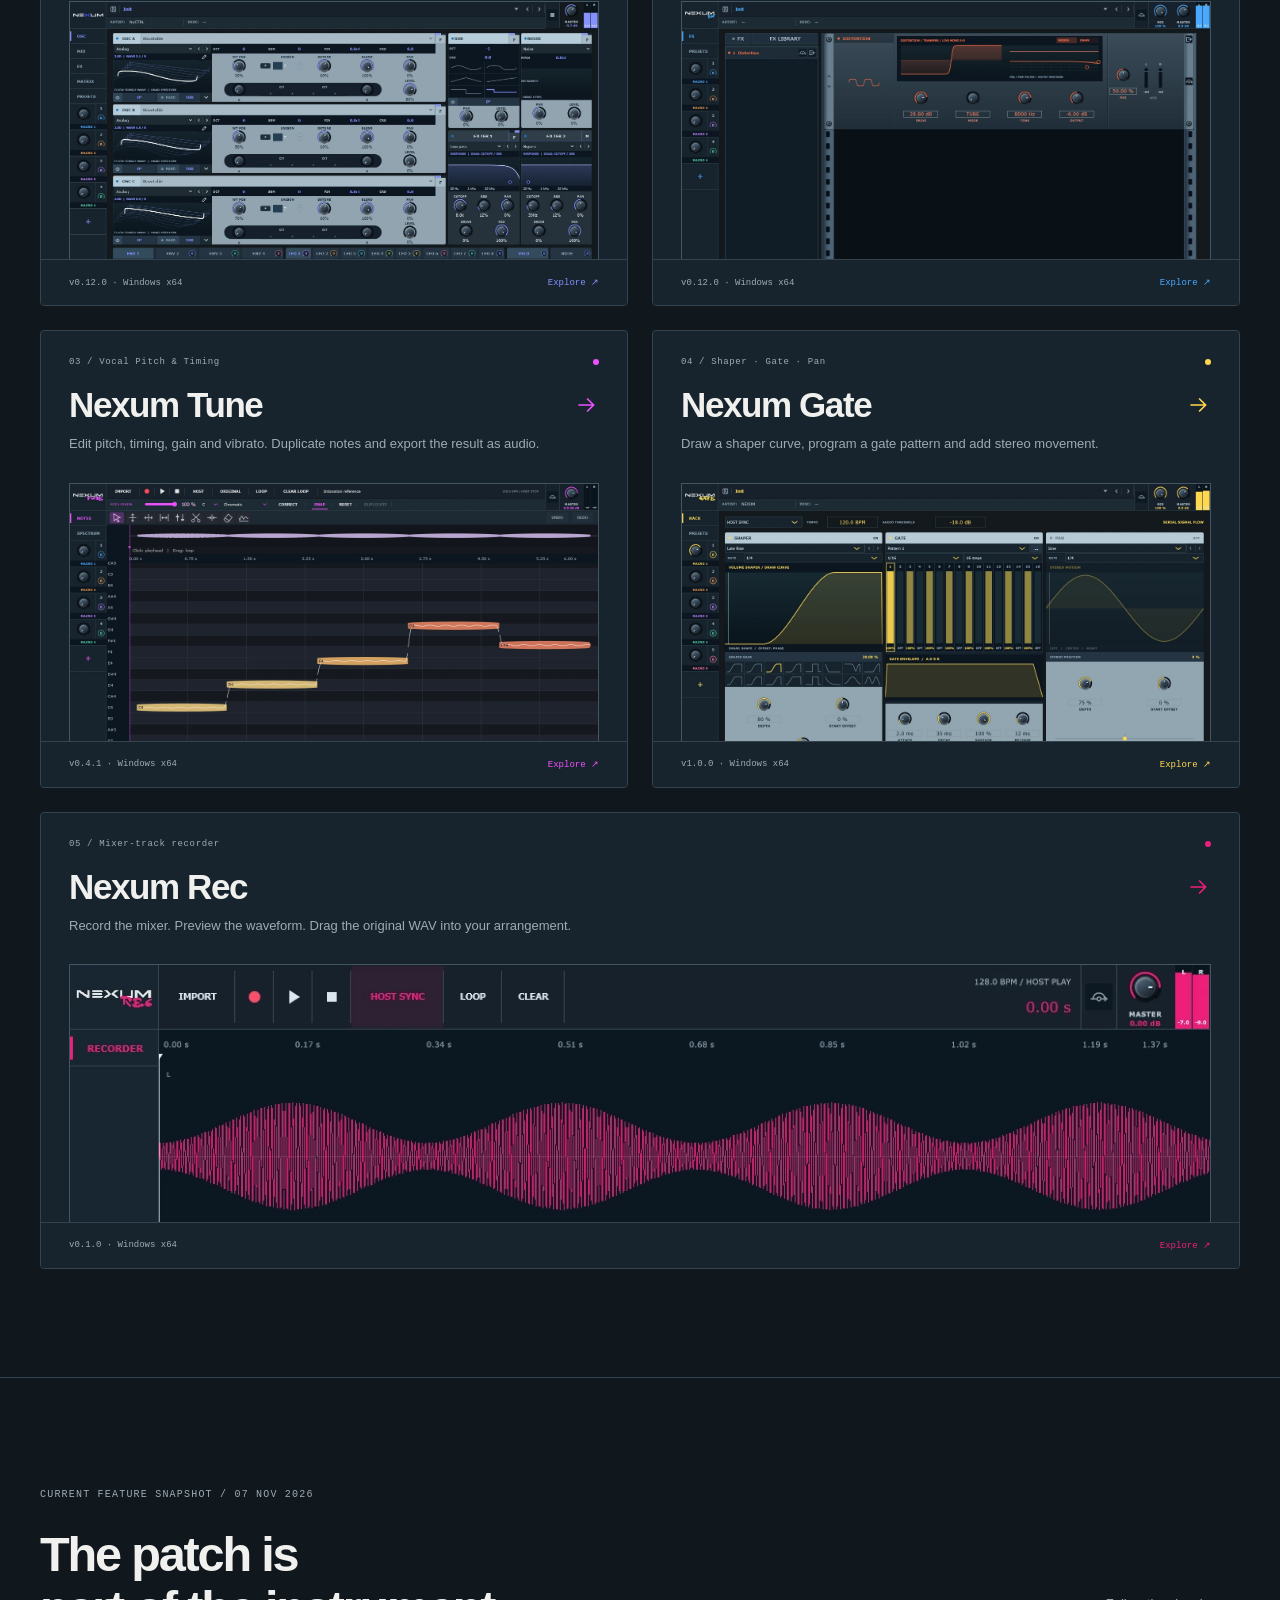
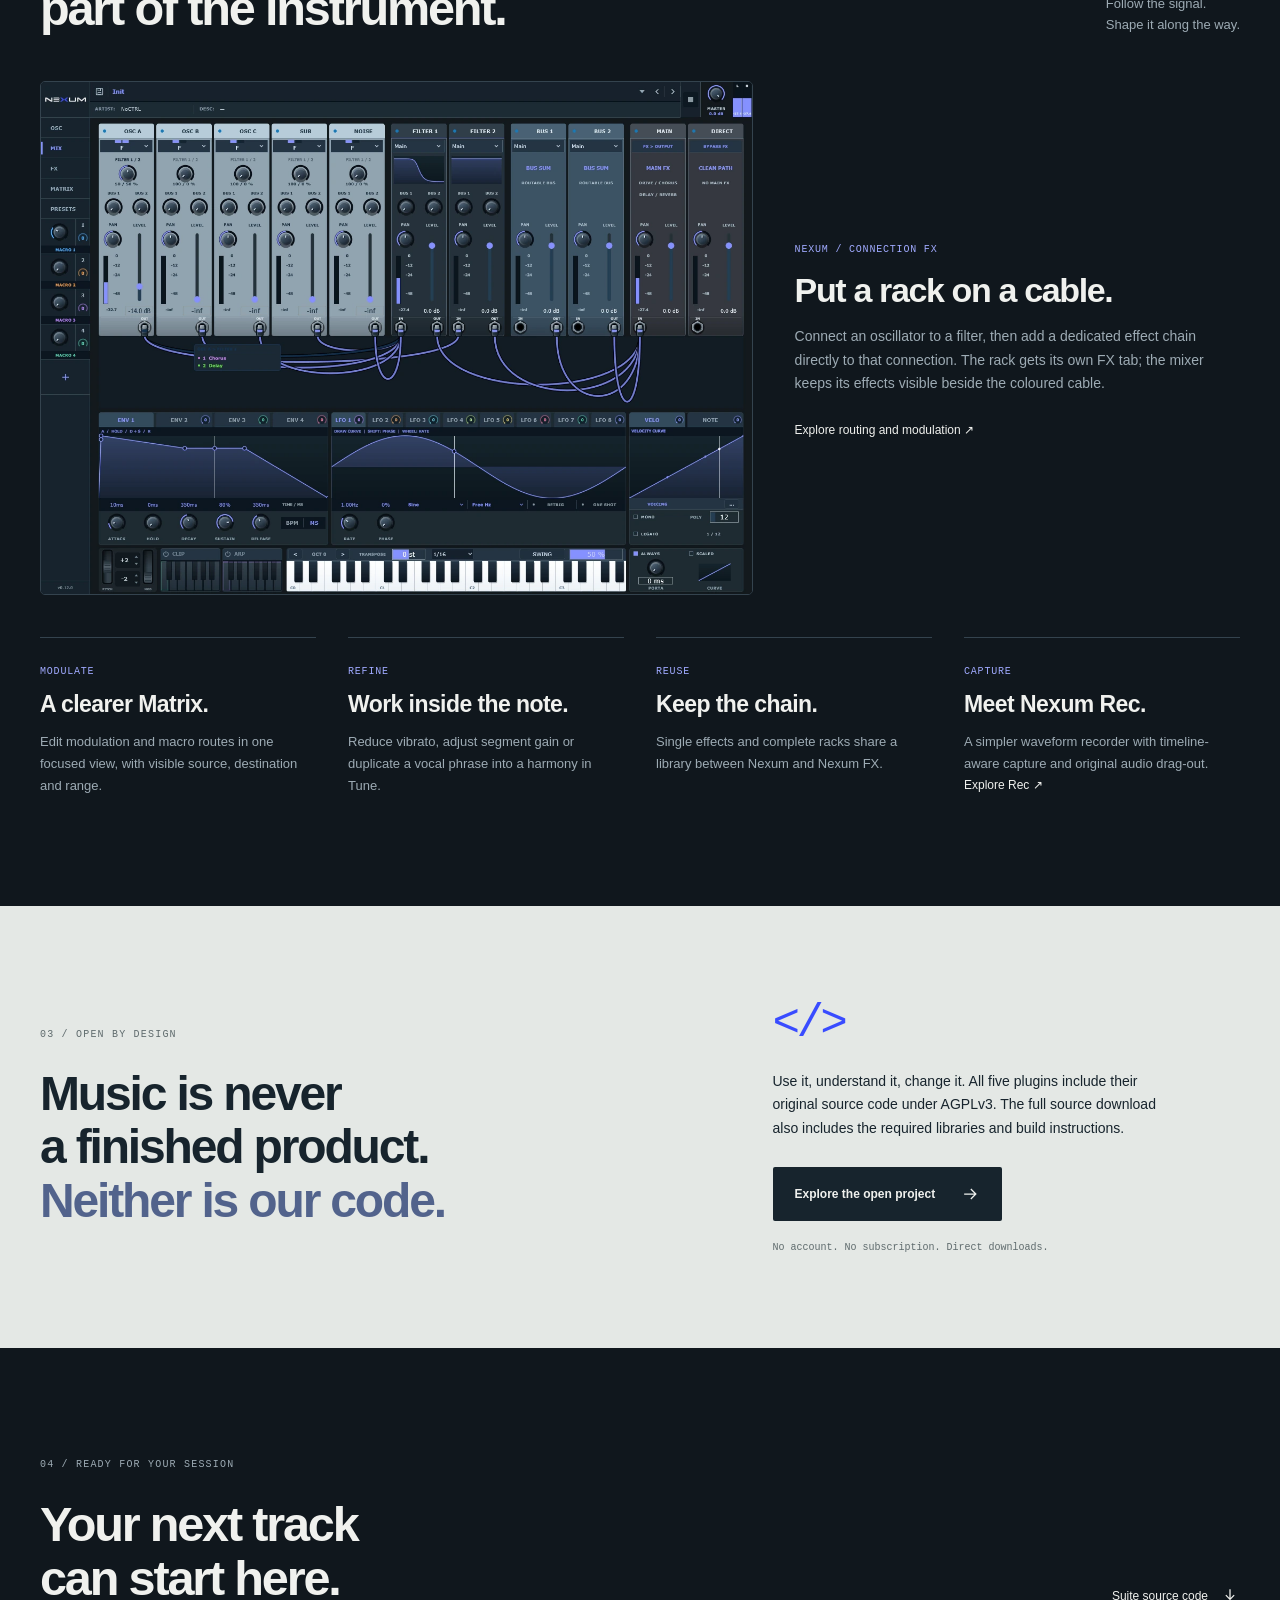
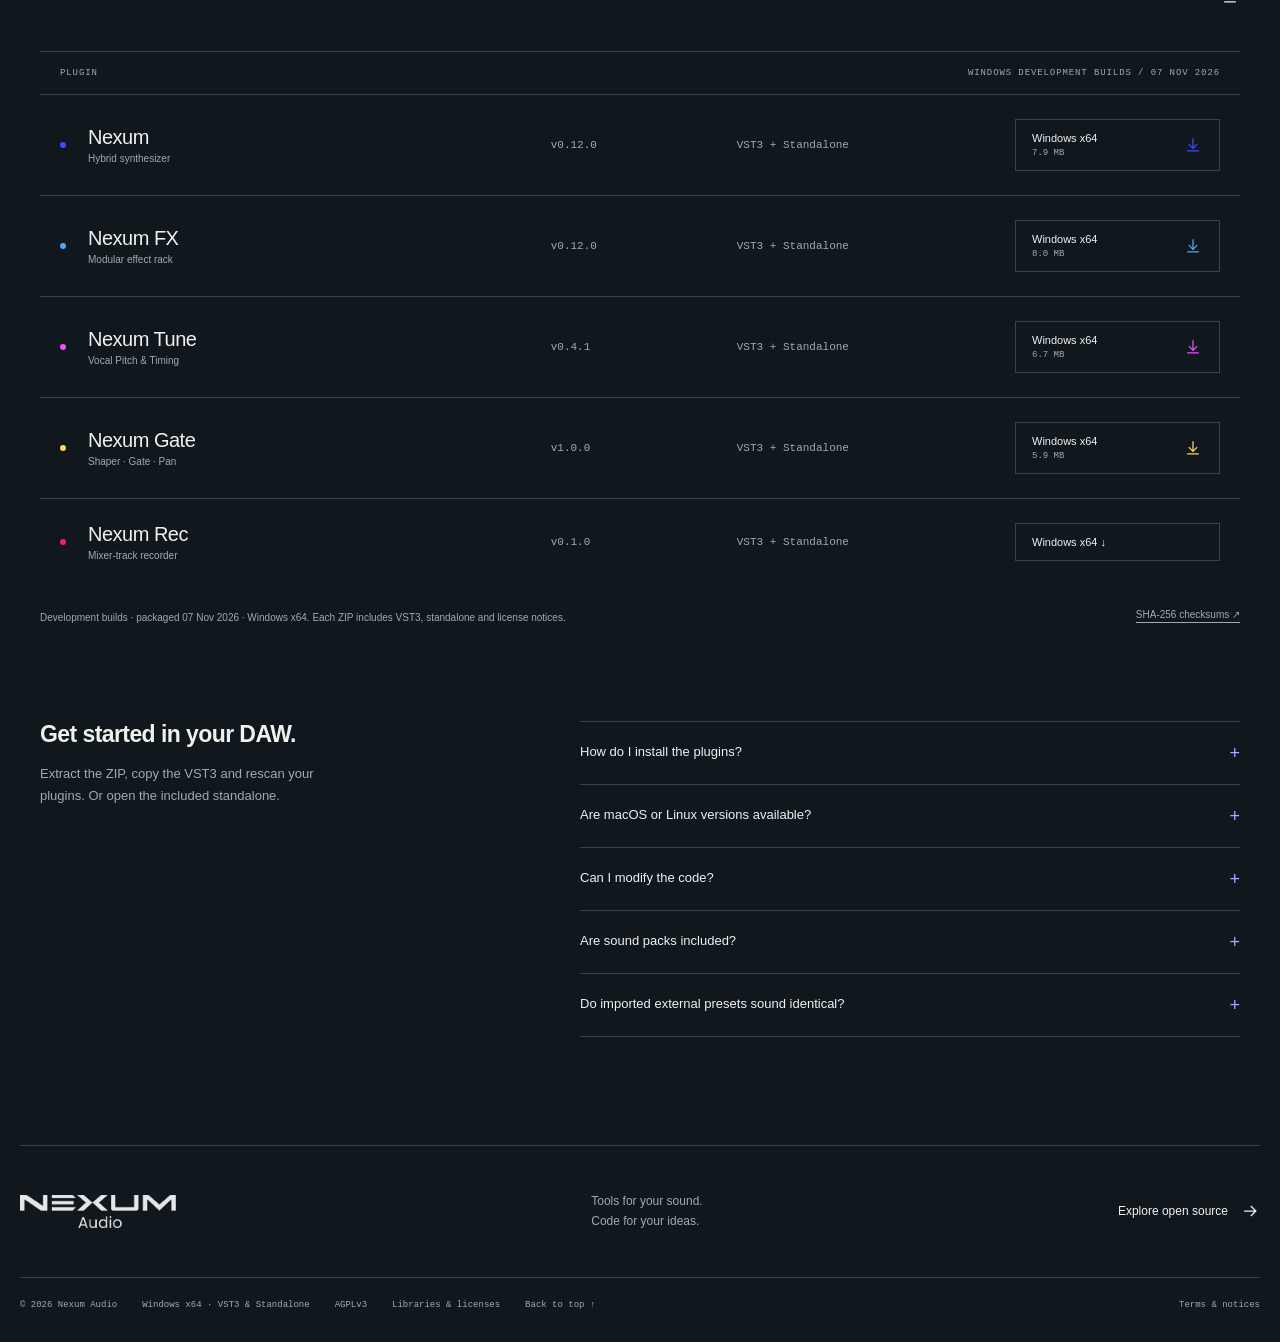
==== commit b30f8f38: "Add software terms and version-specific dependency license notices" ====
--- a/index.html
+++ b/index.html
@@ -1,3 +1,3 @@
 <!DOCTYPE html>
 
-<html lang="en"><head><meta charset="utf-8"/><meta content="width=device-width, initial-scale=1" name="viewport"/><title>The Open-Source Audio Suite · Nexum Audio</title><meta content="Five open-source Windows audio plugins: Nexum, Nexum FX, Nexum Tune, Nexum Gate and Nexum Rec. VST3, standalone, current screenshots and source code." name="description"/><meta content="#10171d" name="theme-color"/><link href="assets/favicon.svg" rel="icon" type="image/svg+xml"/><link href="assets/style.css" rel="stylesheet"/><script defer="" src="assets/site.js"></script></head><body><a class="skip" href="#main">Skip to content</a><header class="site-header"><a aria-label="Nexum Audio home" class="brand" href="index.html"><img alt="Nexum Audio" class="family-logo" height="165" src="assets/nexum-audio-logo.png" width="778"/></a><button aria-controls="navigation" aria-expanded="false" class="menu-toggle">Menu <span>+</span></button><nav aria-label="Main navigation" id="navigation"><a href="index.html#suite">The suite</a><a href="#latest">What’s new</a><a href="index.html#plugins">Plugins</a><a href="open-source.html">Open Source</a><a class="nav-download" href="index.html#downloads">Downloads <svg aria-hidden="true" viewbox="0 0 24 24"><path d="M12 4v12m-5-5 5 5 5-5M5 19h14"></path></svg></a></nav></header><main id="main"><section class="home-hero" id="top"><div class="hero-copy"><p class="eyebrow">NEXUM AUDIO / DEVELOPMENT EDITION 2026.11</p><h1>Make sound.<br/><span>Make it yours.</span></h1><p class="hero-intro">Synthesize, shape, tune, move and record. Five open-source audio tools with a shared visual language and room for your own ideas.</p><div class="actions"><a class="button primary" href="#plugins">Explore the suite <svg aria-hidden="true" viewbox="0 0 24 24"><path d="M5 12h14m-6-6 6 6-6 6"></path></svg></a><a class="text-link" href="#downloads">Download for free <svg aria-hidden="true" viewbox="0 0 24 24"><path d="M12 4v12m-5-5 5 5 5-5M5 19h14"></path></svg></a></div><div class="hero-facts"><span>VST3 + Standalone</span><span>Windows x64</span><span>AGPLv3</span></div></div><div class="hero-stage"><div class="stage-top mono"><span>NEXUM SUITE / 01—05</span><span class="signal-light">SIGNAL READY</span></div><div class="stage-frame"><img alt="Nexum synthesizer with oscillators, filters and modulation" height="961" id="stage-image" src="assets/nexum-interface.webp" width="1332"/><div class="stage-caption"><span id="stage-category">HYBRID-SYNTHESIZER</span><strong id="stage-name">Nexum</strong><a aria-label="Explore Nexum" href="nexum.html" id="stage-link"><svg aria-hidden="true" viewbox="0 0 24 24"><path d="M5 12h14m-6-6 6 6-6 6"></path></svg></a></div></div><div aria-label="Choose a plugin preview" class="product-switch" role="group"><button aria-pressed="true" data-product="nexum" style="--product:#394cff"><span class="product-dot"></span>Nexum</button><button aria-pressed="false" data-product="fx" style="--product:#48aaff"><span class="product-dot"></span>Nexum FX</button><button aria-pressed="false" data-product="tune" style="--product:#ee50ff"><span class="product-dot"></span>Nexum Tune</button><button aria-pressed="false" data-product="gate" style="--product:#ffd84d"><span class="product-dot"></span>Nexum Gate</button><button aria-pressed="false" data-product="rec" style="--product:#ed1e79"><span class="product-dot"></span>Nexum Rec</button></div></div></section><div class="family-line"><span>CREATE</span><i></i><span>SHAPE</span><i></i><span>REFINE</span><i></i><span>MOVE</span><i></i><span>CAPTURE</span></div><section class="suite-intro section" id="suite"><div class="section-tag">01 / ONE FAMILY</div><h2>Five tools.<br/>One creative flow.</h2><p>A synthesizer with visible patch cables. A shared effects rack for your mixer. A vocal editor with hands-on note tools. A rhythm processor for shaping, gating and panning. And a focused recorder that turns a mixer signal into a take you can drag straight into the track.</p></section><section class="section plugin-section" id="plugins"><div class="section-heading"><div><p class="section-tag">02 / YOUR TOOLS</p><h2>Find your next sound.</h2></div><p>Use them individually.<br/>Together as a suite.</p></div><div class="product-grid"><article class="product-card" style="--product:#394cff;--product-text:#8490ff"><div class="card-top"><span class="mono">01 / Hybrid synthesizer</span><span class="product-dot"></span></div><a class="card-title" href="nexum.html"><h3>Nexum</h3><svg aria-hidden="true" viewbox="0 0 24 24"><path d="M5 12h14m-6-6 6 6-6 6"></path></svg></a><p>Three oscillators. Five source modes. Effects between the generator and the filter.</p><a aria-hidden="true" class="card-visual" href="nexum.html" tabindex="-1"><img alt="" height="961" loading="lazy" src="assets/nexum-interface.webp" width="1332"/></a><div class="card-bottom"><span>v0.12.0 · Windows x64</span><a href="nexum.html">Explore ↗</a></div></article><article class="product-card" style="--product:#48aaff;--product-text:#48aaff"><div class="card-top"><span class="mono">02 / Modular effect rack</span><span class="product-dot"></span></div><a class="card-title" href="fx.html"><h3>Nexum FX</h3><svg aria-hidden="true" viewbox="0 0 24 24"><path d="M5 12h14m-6-6 6 6-6 6"></path></svg></a><p>17 shared rack effects, single-effect and chain presets, and hands-on macros.</p><a aria-hidden="true" class="card-visual" href="fx.html" tabindex="-1"><img alt="" height="850" loading="lazy" src="assets/fx-interface.webp" width="1332"/></a><div class="card-bottom"><span>v0.12.0 · Windows x64</span><a href="fx.html">Explore ↗</a></div></article><article class="product-card" style="--product:#ee50ff;--product-text:#ee50ff"><div class="card-top"><span class="mono">03 / Vocal Pitch &amp; Timing</span><span class="product-dot"></span></div><a class="card-title" href="tune.html"><h3>Nexum Tune</h3><svg aria-hidden="true" viewbox="0 0 24 24"><path d="M5 12h14m-6-6 6 6-6 6"></path></svg></a><p>Edit pitch, timing, gain and vibrato. Duplicate notes and export the result as audio.</p><a aria-hidden="true" class="card-visual" href="tune.html" tabindex="-1"><img alt="" height="850" loading="lazy" src="assets/tune-interface.webp" width="1332"/></a><div class="card-bottom"><span>v0.4.1 · Windows x64</span><a href="tune.html">Explore ↗</a></div></article><article class="product-card" style="--product:#ffd84d;--product-text:#ffd84d"><div class="card-top"><span class="mono">04 / Shaper · Gate · Pan</span><span class="product-dot"></span></div><a class="card-title" href="gate.html"><h3>Nexum Gate</h3><svg aria-hidden="true" viewbox="0 0 24 24"><path d="M5 12h14m-6-6 6 6-6 6"></path></svg></a><p>Draw a shaper curve, program a gate pattern and add stereo movement.</p><a aria-hidden="true" class="card-visual" href="gate.html" tabindex="-1"><img alt="" height="850" loading="lazy" src="assets/gate-interface.webp" width="1332"/></a><div class="card-bottom"><span>v1.0.0 · Windows x64</span><a href="gate.html">Explore ↗</a></div></article><article class="product-card" style="--product:#ed1e79;--product-text:#ed1e79"><div class="card-top"><span class="mono">05 / Mixer-track recorder</span><span class="product-dot"></span></div><a class="card-title" href="rec.html"><h3>Nexum Rec</h3><svg aria-hidden="true" viewbox="0 0 24 24"><path d="M5 12h14m-6-6 6 6-6 6"></path></svg></a><p>Record the mixer. Preview the waveform. Drag the original WAV into your arrangement.</p><a aria-hidden="true" class="card-visual" href="rec.html" tabindex="-1"><img alt="" height="610" loading="lazy" src="assets/rec-interface.webp" width="1180"/></a><div class="card-bottom"><span>v0.1.0 · Windows x64</span><a href="rec.html">Explore ↗</a></div></article></div></section><section class="section latest-section" id="latest"><div class="section-heading"><div><p class="section-tag">CURRENT FEATURE SNAPSHOT / 07 NOV 2026</p><h2>The patch is<br/>part of the instrument.</h2></div><p>Follow the signal.<br/>Shape it along the way.</p></div><div class="routing-story"><a class="routing-image" href="nexum.html#features"><img alt="Nexum MIX with coloured patch cables and an effects rack on a connection" height="961" loading="lazy" src="assets/nexum-routing.webp" width="1332"/></a><div><span class="update-label">NEXUM / CONNECTION FX</span><h3>Put a rack on a cable.</h3><p>Connect an oscillator to a filter, then add a dedicated effect chain directly to that connection. The rack gets its own FX tab; the mixer keeps its effects visible beside the coloured cable.</p><a class="text-link" href="nexum.html#features">Explore routing and modulation ↗</a></div></div><div class="update-grid"><article><span>MODULATE</span><h3>A clearer Matrix.</h3><p>Edit modulation and macro routes in one focused view, with visible source, destination and range.</p></article><article><span>REFINE</span><h3>Work inside the note.</h3><p>Reduce vibrato, adjust segment gain or duplicate a vocal phrase into a harmony in Tune.</p></article><article><span>REUSE</span><h3>Keep the chain.</h3><p>Single effects and complete racks share a library between Nexum and Nexum FX.</p></article><article><span>CAPTURE</span><h3>Meet Nexum Rec.</h3><p>A simpler waveform recorder with timeline-aware capture and original audio drag-out.</p><a class="text-link" href="rec.html">Explore Rec ↗</a></article></div></section><section class="source-section"><div class="source-grid"><div><p class="section-tag">03 / OPEN BY DESIGN</p><h2>Music is never<br/>a finished product.<br/><span>Neither is our code.</span></h2></div><div class="source-copy"><span aria-hidden="true" class="code-mark">&lt;/&gt;</span><p>Use it, understand it, change it. All five plugins include their original source code under AGPLv3. The full source download also includes the required libraries and build instructions.</p><a class="button ink" href="open-source.html">Explore the open project <svg aria-hidden="true" viewbox="0 0 24 24"><path d="M5 12h14m-6-6 6 6-6 6"></path></svg></a><p class="micro">No account. No subscription. Direct downloads.</p></div></div></section><section class="section downloads-section" id="downloads"><div class="section-heading"><div><p class="section-tag">04 / READY FOR YOUR SESSION</p><h2>Your next track<br/>can start here.</h2></div><a class="text-link" download="" href="downloads/nexum-suite-source-2026-11-07.zip">Suite source code <svg aria-hidden="true" viewbox="0 0 24 24"><path d="M12 4v12m-5-5 5 5 5-5M5 19h14"></path></svg></a></div><div class="download-table"><div class="download-table-label mono"><span>PLUGIN</span><span>WINDOWS DEVELOPMENT BUILDS / 07 NOV 2026</span></div><div class="download-row" style="--product:#394cff"><span class="product-dot"></span><div><a href="nexum.html">Nexum</a><small>Hybrid synthesizer</small></div><span class="download-version">v0.12.0</span><span class="download-format">VST3 + Standalone</span><a aria-label="Download Nexum for Windows" class="download-action" download="" href="downloads/nexum-synth-0.12.0-windows-x64-2026-11-07.zip">Windows x64 <svg aria-hidden="true" viewbox="0 0 24 24"><path d="M12 4v12m-5-5 5 5 5-5M5 19h14"></path></svg><small>7.9 MB</small></a></div><div class="download-row" style="--product:#48aaff"><span class="product-dot"></span><div><a href="fx.html">Nexum FX</a><small>Modular effect rack</small></div><span class="download-version">v0.12.0</span><span class="download-format">VST3 + Standalone</span><a aria-label="Download Nexum FX for Windows" class="download-action" download="" href="downloads/nexum-fx-0.12.0-windows-x64-2026-11-07.zip">Windows x64 <svg aria-hidden="true" viewbox="0 0 24 24"><path d="M12 4v12m-5-5 5 5 5-5M5 19h14"></path></svg><small>8.0 MB</small></a></div><div class="download-row" style="--product:#ee50ff"><span class="product-dot"></span><div><a href="tune.html">Nexum Tune</a><small>Vocal Pitch &amp; Timing</small></div><span class="download-version">v0.4.1</span><span class="download-format">VST3 + Standalone</span><a aria-label="Download Nexum Tune for Windows" class="download-action" download="" href="downloads/nexum-tune-0.4.1-windows-x64-2026-11-07.zip">Windows x64 <svg aria-hidden="true" viewbox="0 0 24 24"><path d="M12 4v12m-5-5 5 5 5-5M5 19h14"></path></svg><small>6.7 MB</small></a></div><div class="download-row" style="--product:#ffd84d"><span class="product-dot"></span><div><a href="gate.html">Nexum Gate</a><small>Shaper · Gate · Pan</small></div><span class="download-version">v1.0.0</span><span class="download-format">VST3 + Standalone</span><a aria-label="Download Nexum Gate for Windows" class="download-action" download="" href="downloads/nexum-gate-1.0.0-windows-x64-2026-11-07.zip">Windows x64 <svg aria-hidden="true" viewbox="0 0 24 24"><path d="M12 4v12m-5-5 5 5 5-5M5 19h14"></path></svg><small>5.9 MB</small></a></div><div class="download-row" style="--product:#ed1e79"><span class="product-dot"></span><div><a href="rec.html">Nexum Rec</a><small>Mixer-track recorder</small></div><span class="download-version">v0.1.0</span><span class="download-format">VST3 + Standalone</span><a class="download-action" download="" href="downloads/nexum-rec-0.1.0-windows-x64-2026-11-07.zip">Windows x64 ↓</a></div></div><div class="download-foot"><p>Development builds · packaged 07 Nov 2026 · Windows x64. Each ZIP includes VST3, standalone and license notices.</p><a href="downloads/SHA256SUMS.txt">SHA-256 checksums ↗</a></div><div class="faq-grid"><div><h3>Get started in your DAW.</h3><p>Extract the ZIP, copy the VST3 and rescan your plugins. Or open the included standalone.</p></div><div><details><summary>How do I install the plugins?</summary><p>Copy the entire folder ending in <code>.vst3</code> to <code>C:\Program Files\Common Files\VST3\NEXUM</code>. Then run your DAW's plugin scan. Nexum is an instrument; FX, Tune and Gate are audio effects.</p></details><details><summary>Are macOS or Linux versions available?</summary><p>The available binaries are for Windows x64. Ready-made macOS and Linux downloads are not currently provided. The source code is openly available.</p></details><details><summary>Can I modify the code?</summary><p>Yes, under the terms of AGPLv3. The source package includes the full license and notices for all bundled libraries.</p></details><details><summary>Are sound packs included?</summary><p>Downloads do not include external sound, sample or preset packs. Import your own content into the libraries.</p></details><details><summary>Do imported external presets sound identical?</summary><p>External preset import is experimental. A patch can depend on unavailable samples or wavetables, unsupported modulation, or different filter and effect algorithms. Imported settings do not guarantee the same sound. External commercial packs are not distributed here.</p></details></div></div></section></main><footer class="site-footer"><div class="footer-top"><a class="brand" href="index.html"><img alt="Nexum Audio" class="family-logo" height="165" src="assets/nexum-audio-logo.png" width="778"/></a><p>Tools for your sound.<br/>Code for your ideas.</p><a class="text-link" href="open-source.html">Explore open source <svg aria-hidden="true" viewbox="0 0 24 24"><path d="M5 12h14m-6-6 6 6-6 6"></path></svg></a></div><div class="footer-bottom"><span>© 2026 Nexum Audio</span><span>Windows x64 · VST3 &amp; Standalone</span><a href="downloads/AGPL-3.0.txt">AGPLv3</a><a href="downloads/THIRD-PARTY-NOTICES.txt">Libraries &amp; licenses</a><a href="#top">Back to top ↑</a></div></footer><dialog aria-label="Plugin view" class="image-dialog"><button aria-label="Close image" class="dialog-close">Close ×</button><img alt="Enlarged plugin view" height="961" src="assets/nexum-interface.webp" width="1332"/></dialog></body></html>
+<html lang="en"><head><meta charset="utf-8"/><meta content="width=device-width, initial-scale=1" name="viewport"/><title>The Open-Source Audio Suite · Nexum Audio</title><meta content="Five open-source Windows audio plugins: Nexum, Nexum FX, Nexum Tune, Nexum Gate and Nexum Rec. VST3, standalone, current screenshots and source code." name="description"/><meta content="#10171d" name="theme-color"/><link href="assets/favicon.svg" rel="icon" type="image/svg+xml"/><link href="assets/style.css" rel="stylesheet"/><script defer="" src="assets/site.js"></script></head><body><a class="skip" href="#main">Skip to content</a><header class="site-header"><a aria-label="Nexum Audio home" class="brand" href="index.html"><img alt="Nexum Audio" class="family-logo" height="165" src="assets/nexum-audio-logo.png" width="778"/></a><button aria-controls="navigation" aria-expanded="false" class="menu-toggle">Menu <span>+</span></button><nav aria-label="Main navigation" id="navigation"><a href="index.html#suite">The suite</a><a href="#latest">What’s new</a><a href="index.html#plugins">Plugins</a><a href="open-source.html">Open Source</a><a class="nav-download" href="index.html#downloads">Downloads <svg aria-hidden="true" viewbox="0 0 24 24"><path d="M12 4v12m-5-5 5 5 5-5M5 19h14"></path></svg></a></nav></header><main id="main"><section class="home-hero" id="top"><div class="hero-copy"><p class="eyebrow">NEXUM AUDIO / DEVELOPMENT EDITION 2026.11</p><h1>Make sound.<br/><span>Make it yours.</span></h1><p class="hero-intro">Synthesize, shape, tune, move and record. Five open-source audio tools with a shared visual language and room for your own ideas.</p><div class="actions"><a class="button primary" href="#plugins">Explore the suite <svg aria-hidden="true" viewbox="0 0 24 24"><path d="M5 12h14m-6-6 6 6-6 6"></path></svg></a><a class="text-link" href="#downloads">Download for free <svg aria-hidden="true" viewbox="0 0 24 24"><path d="M12 4v12m-5-5 5 5 5-5M5 19h14"></path></svg></a></div><div class="hero-facts"><span>VST3 + Standalone</span><span>Windows x64</span><span>AGPLv3</span></div></div><div class="hero-stage"><div class="stage-top mono"><span>NEXUM SUITE / 01—05</span><span class="signal-light">SIGNAL READY</span></div><div class="stage-frame"><img alt="Nexum synthesizer with oscillators, filters and modulation" height="961" id="stage-image" src="assets/nexum-interface.webp" width="1332"/><div class="stage-caption"><span id="stage-category">HYBRID-SYNTHESIZER</span><strong id="stage-name">Nexum</strong><a aria-label="Explore Nexum" href="nexum.html" id="stage-link"><svg aria-hidden="true" viewbox="0 0 24 24"><path d="M5 12h14m-6-6 6 6-6 6"></path></svg></a></div></div><div aria-label="Choose a plugin preview" class="product-switch" role="group"><button aria-pressed="true" data-product="nexum" style="--product:#394cff"><span class="product-dot"></span>Nexum</button><button aria-pressed="false" data-product="fx" style="--product:#48aaff"><span class="product-dot"></span>Nexum FX</button><button aria-pressed="false" data-product="tune" style="--product:#ee50ff"><span class="product-dot"></span>Nexum Tune</button><button aria-pressed="false" data-product="gate" style="--product:#ffd84d"><span class="product-dot"></span>Nexum Gate</button><button aria-pressed="false" data-product="rec" style="--product:#ed1e79"><span class="product-dot"></span>Nexum Rec</button></div></div></section><div class="family-line"><span>CREATE</span><i></i><span>SHAPE</span><i></i><span>REFINE</span><i></i><span>MOVE</span><i></i><span>CAPTURE</span></div><section class="suite-intro section" id="suite"><div class="section-tag">01 / ONE FAMILY</div><h2>Five tools.<br/>One creative flow.</h2><p>A synthesizer with visible patch cables. A shared effects rack for your mixer. A vocal editor with hands-on note tools. A rhythm processor for shaping, gating and panning. And a focused recorder that turns a mixer signal into a take you can drag straight into the track.</p></section><section class="section plugin-section" id="plugins"><div class="section-heading"><div><p class="section-tag">02 / YOUR TOOLS</p><h2>Find your next sound.</h2></div><p>Use them individually.<br/>Together as a suite.</p></div><div class="product-grid"><article class="product-card" style="--product:#394cff;--product-text:#8490ff"><div class="card-top"><span class="mono">01 / Hybrid synthesizer</span><span class="product-dot"></span></div><a class="card-title" href="nexum.html"><h3>Nexum</h3><svg aria-hidden="true" viewbox="0 0 24 24"><path d="M5 12h14m-6-6 6 6-6 6"></path></svg></a><p>Three oscillators. Five source modes. Effects between the generator and the filter.</p><a aria-hidden="true" class="card-visual" href="nexum.html" tabindex="-1"><img alt="" height="961" loading="lazy" src="assets/nexum-interface.webp" width="1332"/></a><div class="card-bottom"><span>v0.12.0 · Windows x64</span><a href="nexum.html">Explore ↗</a></div></article><article class="product-card" style="--product:#48aaff;--product-text:#48aaff"><div class="card-top"><span class="mono">02 / Modular effect rack</span><span class="product-dot"></span></div><a class="card-title" href="fx.html"><h3>Nexum FX</h3><svg aria-hidden="true" viewbox="0 0 24 24"><path d="M5 12h14m-6-6 6 6-6 6"></path></svg></a><p>17 shared rack effects, single-effect and chain presets, and hands-on macros.</p><a aria-hidden="true" class="card-visual" href="fx.html" tabindex="-1"><img alt="" height="850" loading="lazy" src="assets/fx-interface.webp" width="1332"/></a><div class="card-bottom"><span>v0.12.0 · Windows x64</span><a href="fx.html">Explore ↗</a></div></article><article class="product-card" style="--product:#ee50ff;--product-text:#ee50ff"><div class="card-top"><span class="mono">03 / Vocal Pitch &amp; Timing</span><span class="product-dot"></span></div><a class="card-title" href="tune.html"><h3>Nexum Tune</h3><svg aria-hidden="true" viewbox="0 0 24 24"><path d="M5 12h14m-6-6 6 6-6 6"></path></svg></a><p>Edit pitch, timing, gain and vibrato. Duplicate notes and export the result as audio.</p><a aria-hidden="true" class="card-visual" href="tune.html" tabindex="-1"><img alt="" height="850" loading="lazy" src="assets/tune-interface.webp" width="1332"/></a><div class="card-bottom"><span>v0.4.1 · Windows x64</span><a href="tune.html">Explore ↗</a></div></article><article class="product-card" style="--product:#ffd84d;--product-text:#ffd84d"><div class="card-top"><span class="mono">04 / Shaper · Gate · Pan</span><span class="product-dot"></span></div><a class="card-title" href="gate.html"><h3>Nexum Gate</h3><svg aria-hidden="true" viewbox="0 0 24 24"><path d="M5 12h14m-6-6 6 6-6 6"></path></svg></a><p>Draw a shaper curve, program a gate pattern and add stereo movement.</p><a aria-hidden="true" class="card-visual" href="gate.html" tabindex="-1"><img alt="" height="850" loading="lazy" src="assets/gate-interface.webp" width="1332"/></a><div class="card-bottom"><span>v1.0.0 · Windows x64</span><a href="gate.html">Explore ↗</a></div></article><article class="product-card" style="--product:#ed1e79;--product-text:#ed1e79"><div class="card-top"><span class="mono">05 / Mixer-track recorder</span><span class="product-dot"></span></div><a class="card-title" href="rec.html"><h3>Nexum Rec</h3><svg aria-hidden="true" viewbox="0 0 24 24"><path d="M5 12h14m-6-6 6 6-6 6"></path></svg></a><p>Record the mixer. Preview the waveform. Drag the original WAV into your arrangement.</p><a aria-hidden="true" class="card-visual" href="rec.html" tabindex="-1"><img alt="" height="610" loading="lazy" src="assets/rec-interface.webp" width="1180"/></a><div class="card-bottom"><span>v0.1.0 · Windows x64</span><a href="rec.html">Explore ↗</a></div></article></div></section><section class="section latest-section" id="latest"><div class="section-heading"><div><p class="section-tag">CURRENT FEATURE SNAPSHOT / 07 NOV 2026</p><h2>The patch is<br/>part of the instrument.</h2></div><p>Follow the signal.<br/>Shape it along the way.</p></div><div class="routing-story"><a class="routing-image" href="nexum.html#features"><img alt="Nexum MIX with coloured patch cables and an effects rack on a connection" height="961" loading="lazy" src="assets/nexum-routing.webp" width="1332"/></a><div><span class="update-label">NEXUM / CONNECTION FX</span><h3>Put a rack on a cable.</h3><p>Connect an oscillator to a filter, then add a dedicated effect chain directly to that connection. The rack gets its own FX tab; the mixer keeps its effects visible beside the coloured cable.</p><a class="text-link" href="nexum.html#features">Explore routing and modulation ↗</a></div></div><div class="update-grid"><article><span>MODULATE</span><h3>A clearer Matrix.</h3><p>Edit modulation and macro routes in one focused view, with visible source, destination and range.</p></article><article><span>REFINE</span><h3>Work inside the note.</h3><p>Reduce vibrato, adjust segment gain or duplicate a vocal phrase into a harmony in Tune.</p></article><article><span>REUSE</span><h3>Keep the chain.</h3><p>Single effects and complete racks share a library between Nexum and Nexum FX.</p></article><article><span>CAPTURE</span><h3>Meet Nexum Rec.</h3><p>A simpler waveform recorder with timeline-aware capture and original audio drag-out.</p><a class="text-link" href="rec.html">Explore Rec ↗</a></article></div></section><section class="source-section"><div class="source-grid"><div><p class="section-tag">03 / OPEN BY DESIGN</p><h2>Music is never<br/>a finished product.<br/><span>Neither is our code.</span></h2></div><div class="source-copy"><span aria-hidden="true" class="code-mark">&lt;/&gt;</span><p>Use it, understand it, change it. All five plugins include their original source code under AGPLv3. The full source download also includes the required libraries and build instructions.</p><a class="button ink" href="open-source.html">Explore the open project <svg aria-hidden="true" viewbox="0 0 24 24"><path d="M5 12h14m-6-6 6 6-6 6"></path></svg></a><p class="micro">No account. No subscription. Direct downloads.</p></div></div></section><section class="section downloads-section" id="downloads"><div class="section-heading"><div><p class="section-tag">04 / READY FOR YOUR SESSION</p><h2>Your next track<br/>can start here.</h2></div><a class="text-link" download="" href="downloads/nexum-suite-source-2026-11-07.zip">Suite source code <svg aria-hidden="true" viewbox="0 0 24 24"><path d="M12 4v12m-5-5 5 5 5-5M5 19h14"></path></svg></a></div><div class="download-table"><div class="download-table-label mono"><span>PLUGIN</span><span>WINDOWS DEVELOPMENT BUILDS / 07 NOV 2026</span></div><div class="download-row" style="--product:#394cff"><span class="product-dot"></span><div><a href="nexum.html">Nexum</a><small>Hybrid synthesizer</small></div><span class="download-version">v0.12.0</span><span class="download-format">VST3 + Standalone</span><a aria-label="Download Nexum for Windows" class="download-action" download="" href="downloads/nexum-synth-0.12.0-windows-x64-2026-11-07.zip">Windows x64 <svg aria-hidden="true" viewbox="0 0 24 24"><path d="M12 4v12m-5-5 5 5 5-5M5 19h14"></path></svg><small>7.9 MB</small></a></div><div class="download-row" style="--product:#48aaff"><span class="product-dot"></span><div><a href="fx.html">Nexum FX</a><small>Modular effect rack</small></div><span class="download-version">v0.12.0</span><span class="download-format">VST3 + Standalone</span><a aria-label="Download Nexum FX for Windows" class="download-action" download="" href="downloads/nexum-fx-0.12.0-windows-x64-2026-11-07.zip">Windows x64 <svg aria-hidden="true" viewbox="0 0 24 24"><path d="M12 4v12m-5-5 5 5 5-5M5 19h14"></path></svg><small>8.0 MB</small></a></div><div class="download-row" style="--product:#ee50ff"><span class="product-dot"></span><div><a href="tune.html">Nexum Tune</a><small>Vocal Pitch &amp; Timing</small></div><span class="download-version">v0.4.1</span><span class="download-format">VST3 + Standalone</span><a aria-label="Download Nexum Tune for Windows" class="download-action" download="" href="downloads/nexum-tune-0.4.1-windows-x64-2026-11-07.zip">Windows x64 <svg aria-hidden="true" viewbox="0 0 24 24"><path d="M12 4v12m-5-5 5 5 5-5M5 19h14"></path></svg><small>6.7 MB</small></a></div><div class="download-row" style="--product:#ffd84d"><span class="product-dot"></span><div><a href="gate.html">Nexum Gate</a><small>Shaper · Gate · Pan</small></div><span class="download-version">v1.0.0</span><span class="download-format">VST3 + Standalone</span><a aria-label="Download Nexum Gate for Windows" class="download-action" download="" href="downloads/nexum-gate-1.0.0-windows-x64-2026-11-07.zip">Windows x64 <svg aria-hidden="true" viewbox="0 0 24 24"><path d="M12 4v12m-5-5 5 5 5-5M5 19h14"></path></svg><small>5.9 MB</small></a></div><div class="download-row" style="--product:#ed1e79"><span class="product-dot"></span><div><a href="rec.html">Nexum Rec</a><small>Mixer-track recorder</small></div><span class="download-version">v0.1.0</span><span class="download-format">VST3 + Standalone</span><a class="download-action" download="" href="downloads/nexum-rec-0.1.0-windows-x64-2026-11-07.zip">Windows x64 ↓</a></div></div><div class="download-foot"><p>Development builds · packaged 07 Nov 2026 · Windows x64. Each ZIP includes VST3, standalone and license notices.</p><a href="downloads/SHA256SUMS.txt">SHA-256 checksums ↗</a></div><div class="faq-grid"><div><h3>Get started in your DAW.</h3><p>Extract the ZIP, copy the VST3 and rescan your plugins. Or open the included standalone.</p></div><div><details><summary>How do I install the plugins?</summary><p>Copy the entire folder ending in <code>.vst3</code> to <code>C:\Program Files\Common Files\VST3\NEXUM</code>. Then run your DAW's plugin scan. Nexum is an instrument; FX, Tune and Gate are audio effects.</p></details><details><summary>Are macOS or Linux versions available?</summary><p>The available binaries are for Windows x64. Ready-made macOS and Linux downloads are not currently provided. The source code is openly available.</p></details><details><summary>Can I modify the code?</summary><p>Yes, under the terms of AGPLv3. The source package includes the full license and notices for all bundled libraries.</p></details><details><summary>Are sound packs included?</summary><p>Downloads do not include external sound, sample or preset packs. Import your own content into the libraries.</p></details><details><summary>Do imported external presets sound identical?</summary><p>External preset import is experimental. A patch can depend on unavailable samples or wavetables, unsupported modulation, or different filter and effect algorithms. Imported settings do not guarantee the same sound. External commercial packs are not distributed here.</p></details></div></div></section></main><footer class="site-footer"><div class="footer-top"><a class="brand" href="index.html"><img alt="Nexum Audio" class="family-logo" height="165" src="assets/nexum-audio-logo.png" width="778"/></a><p>Tools for your sound.<br/>Code for your ideas.</p><a class="text-link" href="open-source.html">Explore open source <svg aria-hidden="true" viewbox="0 0 24 24"><path d="M5 12h14m-6-6 6 6-6 6"></path></svg></a></div><div class="footer-bottom"><span>© 2026 Nexum Audio</span><span>Windows x64 · VST3 &amp; Standalone</span><a href="downloads/AGPL-3.0.txt">AGPLv3</a><a href="licenses.html">Libraries &amp; licenses</a><a href="#top">Back to top ↑</a><a href="terms.html">Terms &amp; notices</a></div></footer><dialog aria-label="Plugin view" class="image-dialog"><button aria-label="Close image" class="dialog-close">Close ×</button><img alt="Enlarged plugin view" height="961" src="assets/nexum-interface.webp" width="1332"/></dialog></body></html>
--- a/assets/style.css
+++ b/assets/style.css
@@ -13,3 +13,6 @@
 /* Five-product family */
 .product-switch{grid-template-columns:repeat(5,1fr)}.product-grid>.product-card:last-child{grid-column:1/-1}.siblings>div{grid-template-columns:repeat(4,1fr)}.update-grid{grid-template-columns:repeat(4,1fr)}.product-art>img[src$="rec-interface.webp"]{border:1px solid var(--line);border-radius:4px;transform:none}.product-hero .actions{flex-wrap:wrap}.product-hero .actions>a:last-child{font-size:11px}.code-tree p>a:hover{color:var(--accent-text)}
 @media(max-width:760px){.siblings>div,.update-grid{grid-template-columns:1fr}.product-switch button{font-size:8px;gap:4px}.family-line{gap:9px;font-size:7px}.product-grid>.product-card:last-child{grid-column:auto}}
+
+/* Legal notices */
+.legal-page{max-width:1120px;margin:auto}.legal-page h1{font-size:clamp(36px,6vw,74px);line-height:1.1;margin:24px 0}.legal-page article{max-width:900px;margin:50px 0}.legal-page h2{font-size:clamp(23px,3vw,32px);line-height:1.3;margin-bottom:20px}.legal-page p{line-height:1.8;margin:16px 0;color:var(--muted)}.legal-page p strong{color:var(--text)}.legal-page p a,.legal-table a{color:var(--accent-text);text-decoration:underline;text-underline-offset:3px}.legal-date{font-size:12px}.legal-toc{display:flex;flex-wrap:wrap;gap:18px;padding:22px 0;border-block:1px solid var(--line);margin:35px 0}.legal-toc a{font-size:12px;color:var(--accent-text)}.legal-table{overflow-x:auto}.legal-table table{border-collapse:collapse;min-width:560px;width:100%;font-size:13px;line-height:1.7}.legal-table th,.legal-table td{text-align:left;vertical-align:top;border-bottom:1px solid var(--line);padding:17px 14px}.legal-table th{background:var(--surface)}.legal-table td{color:var(--muted)}.footer-bottom{flex-wrap:wrap}
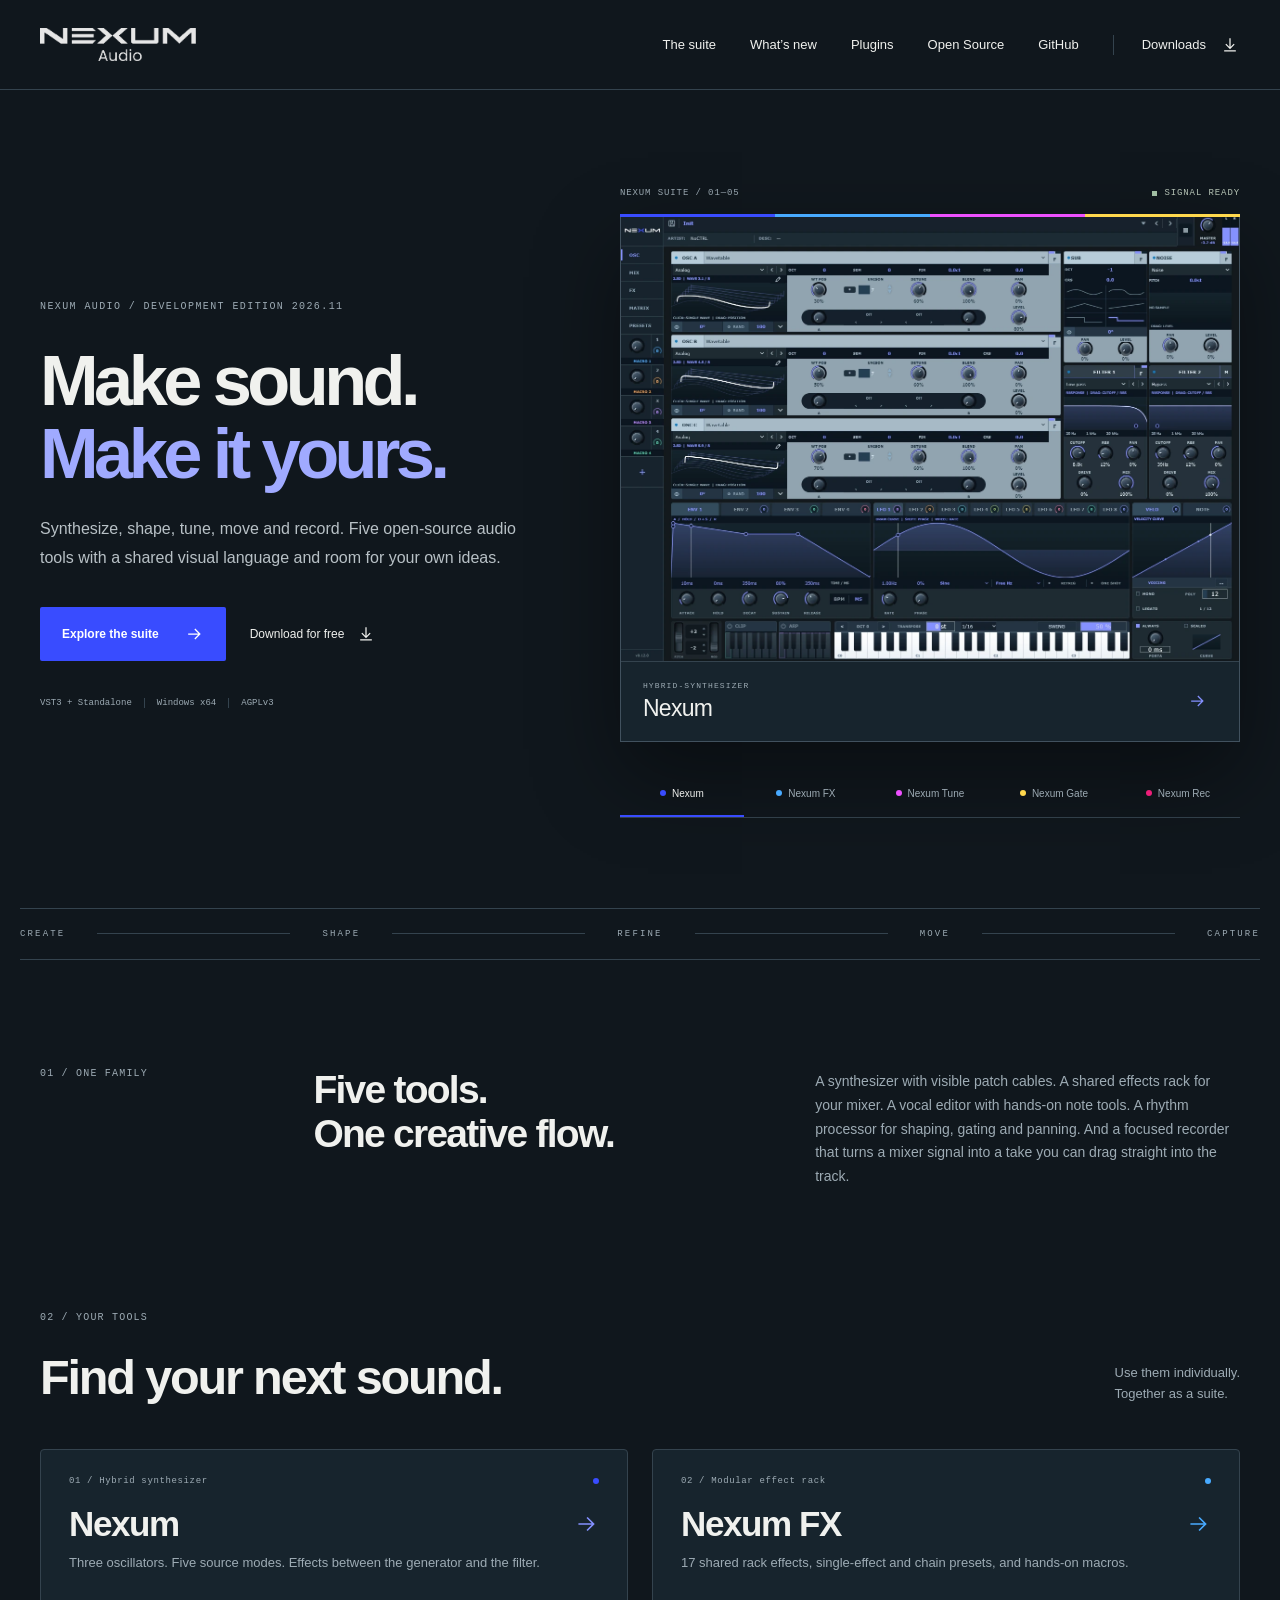
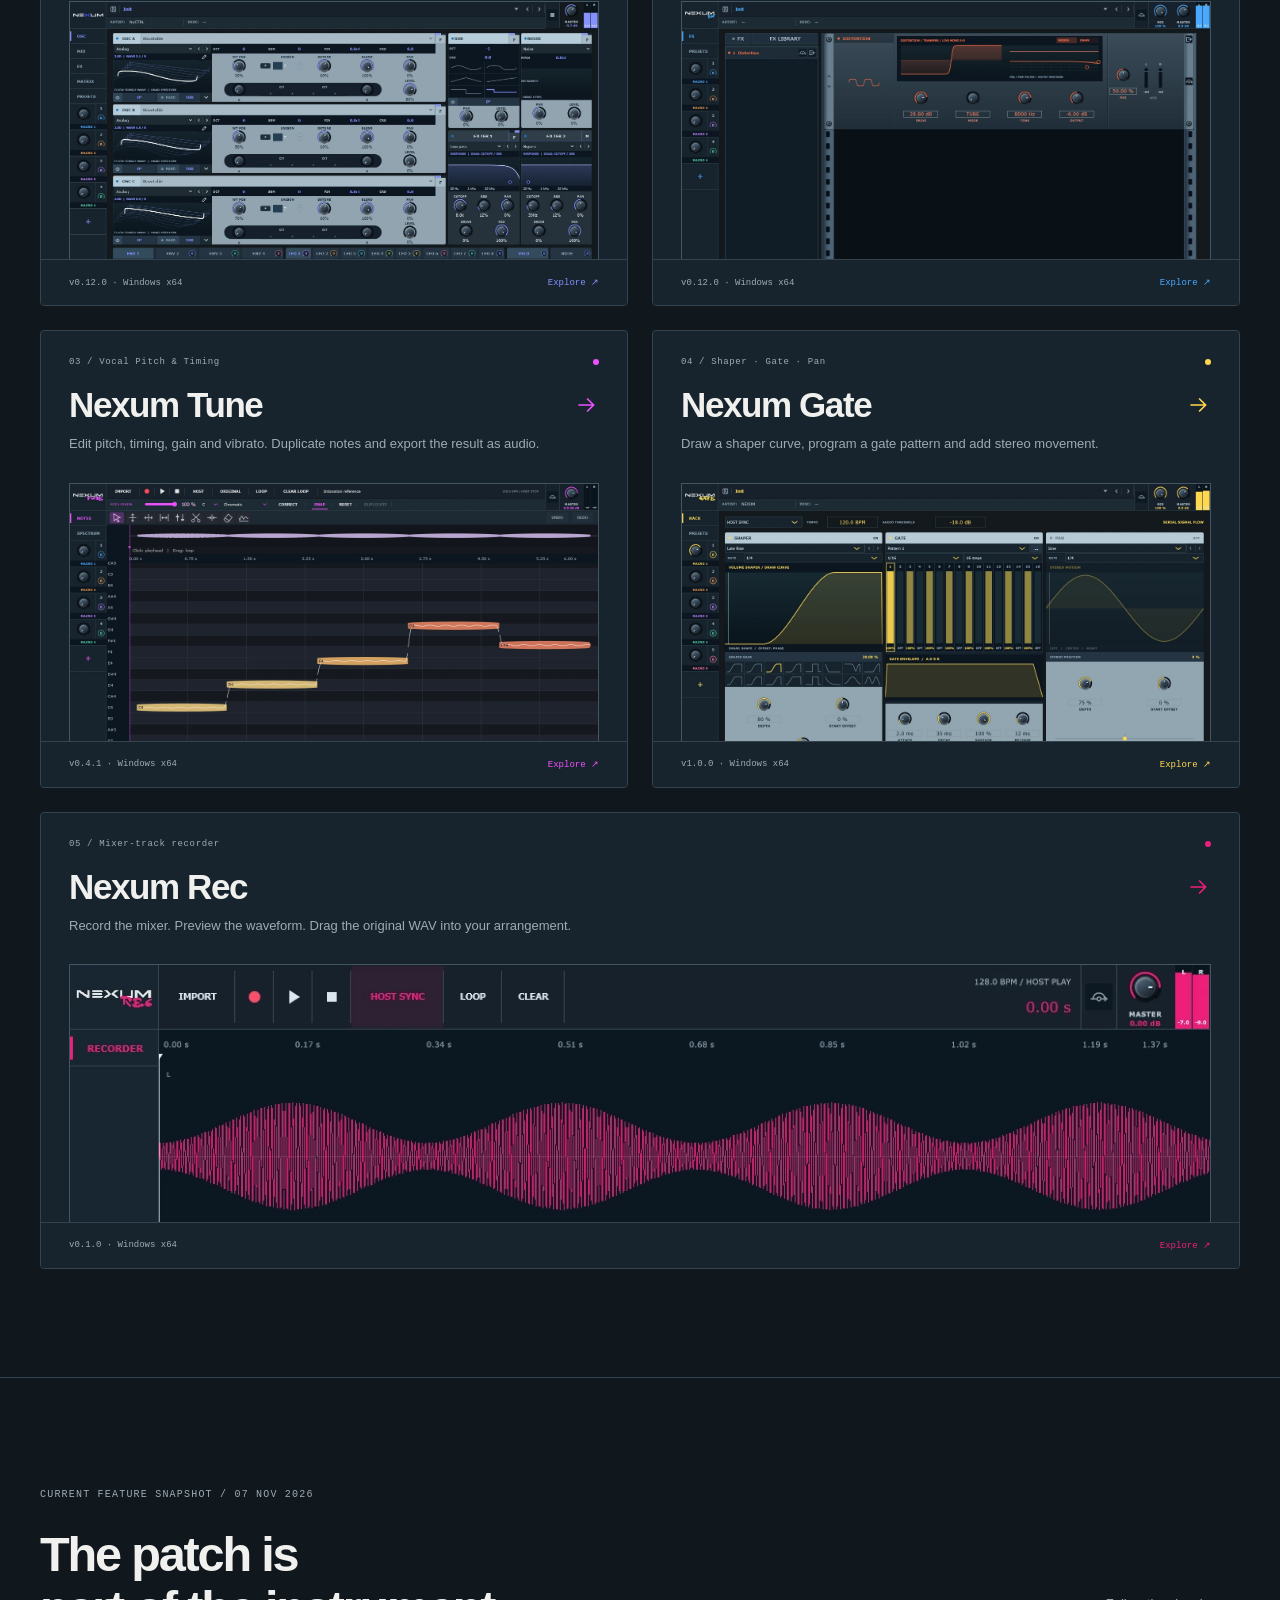
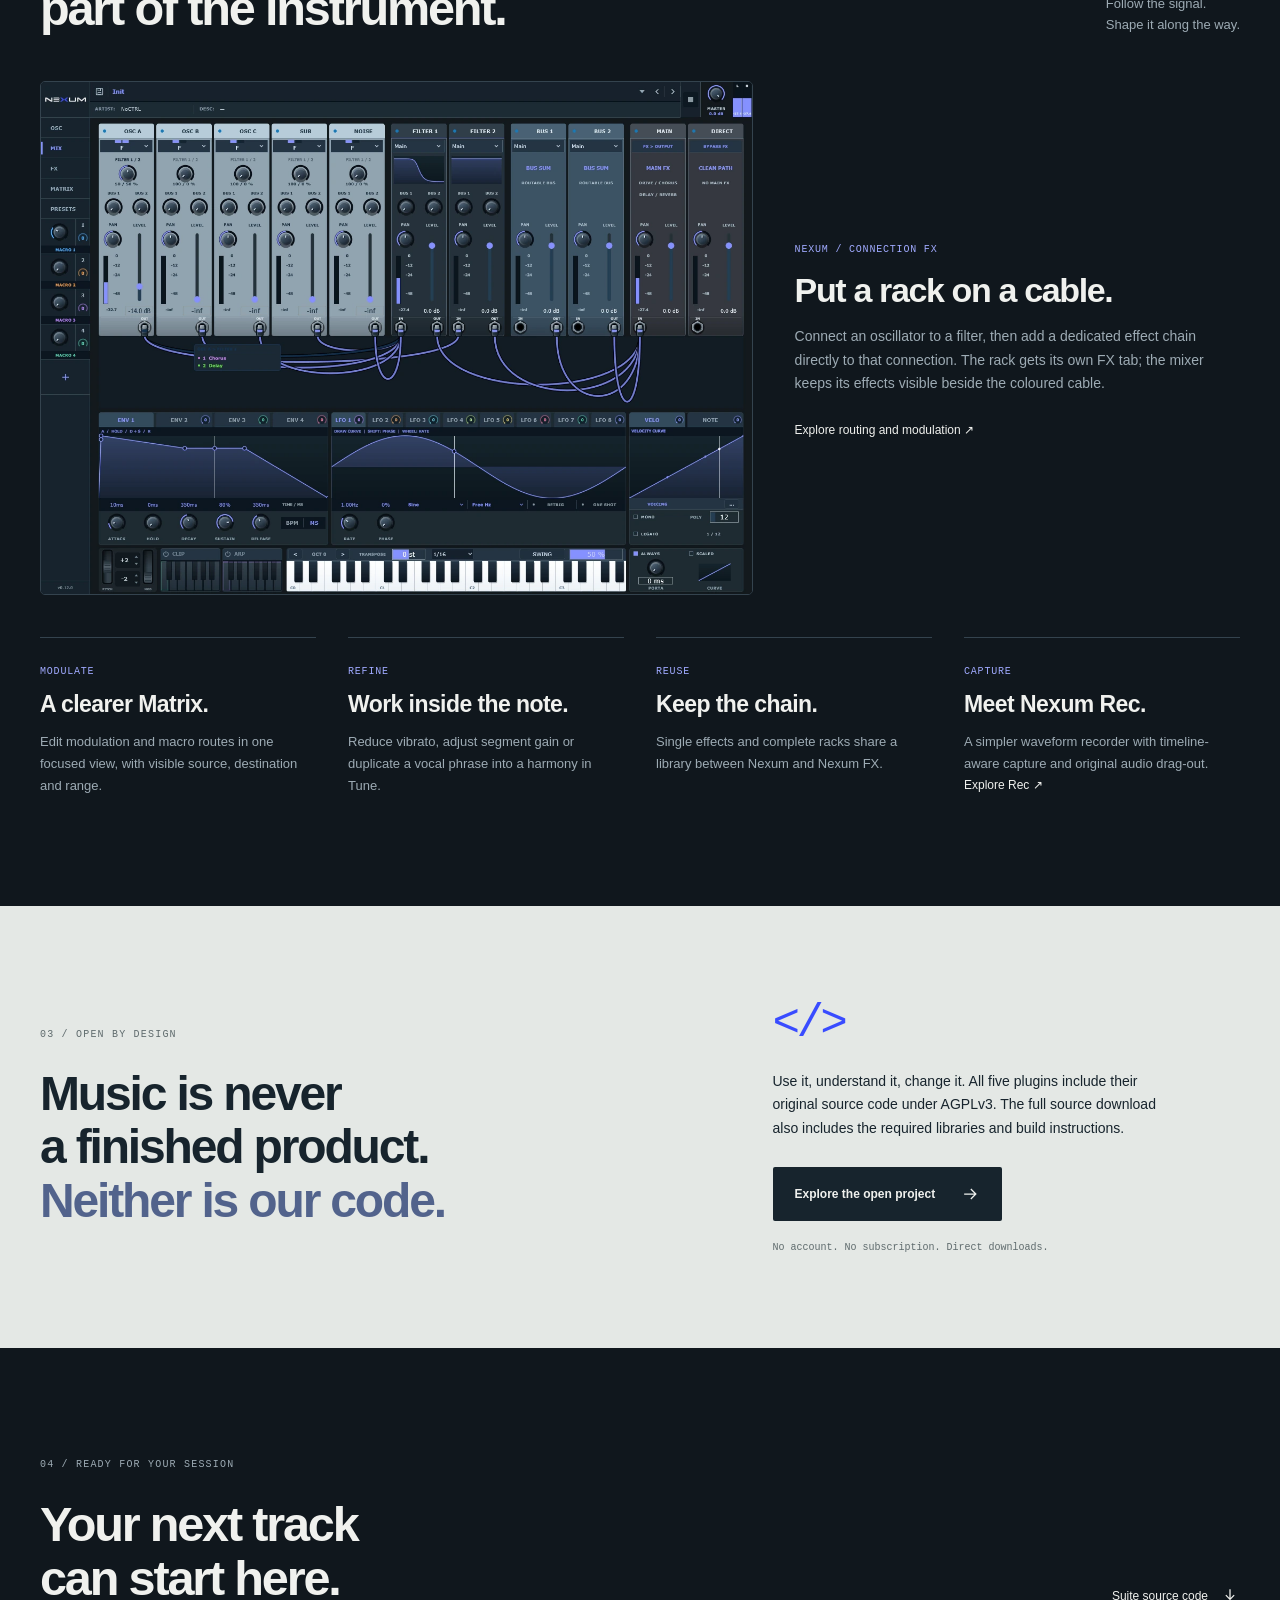
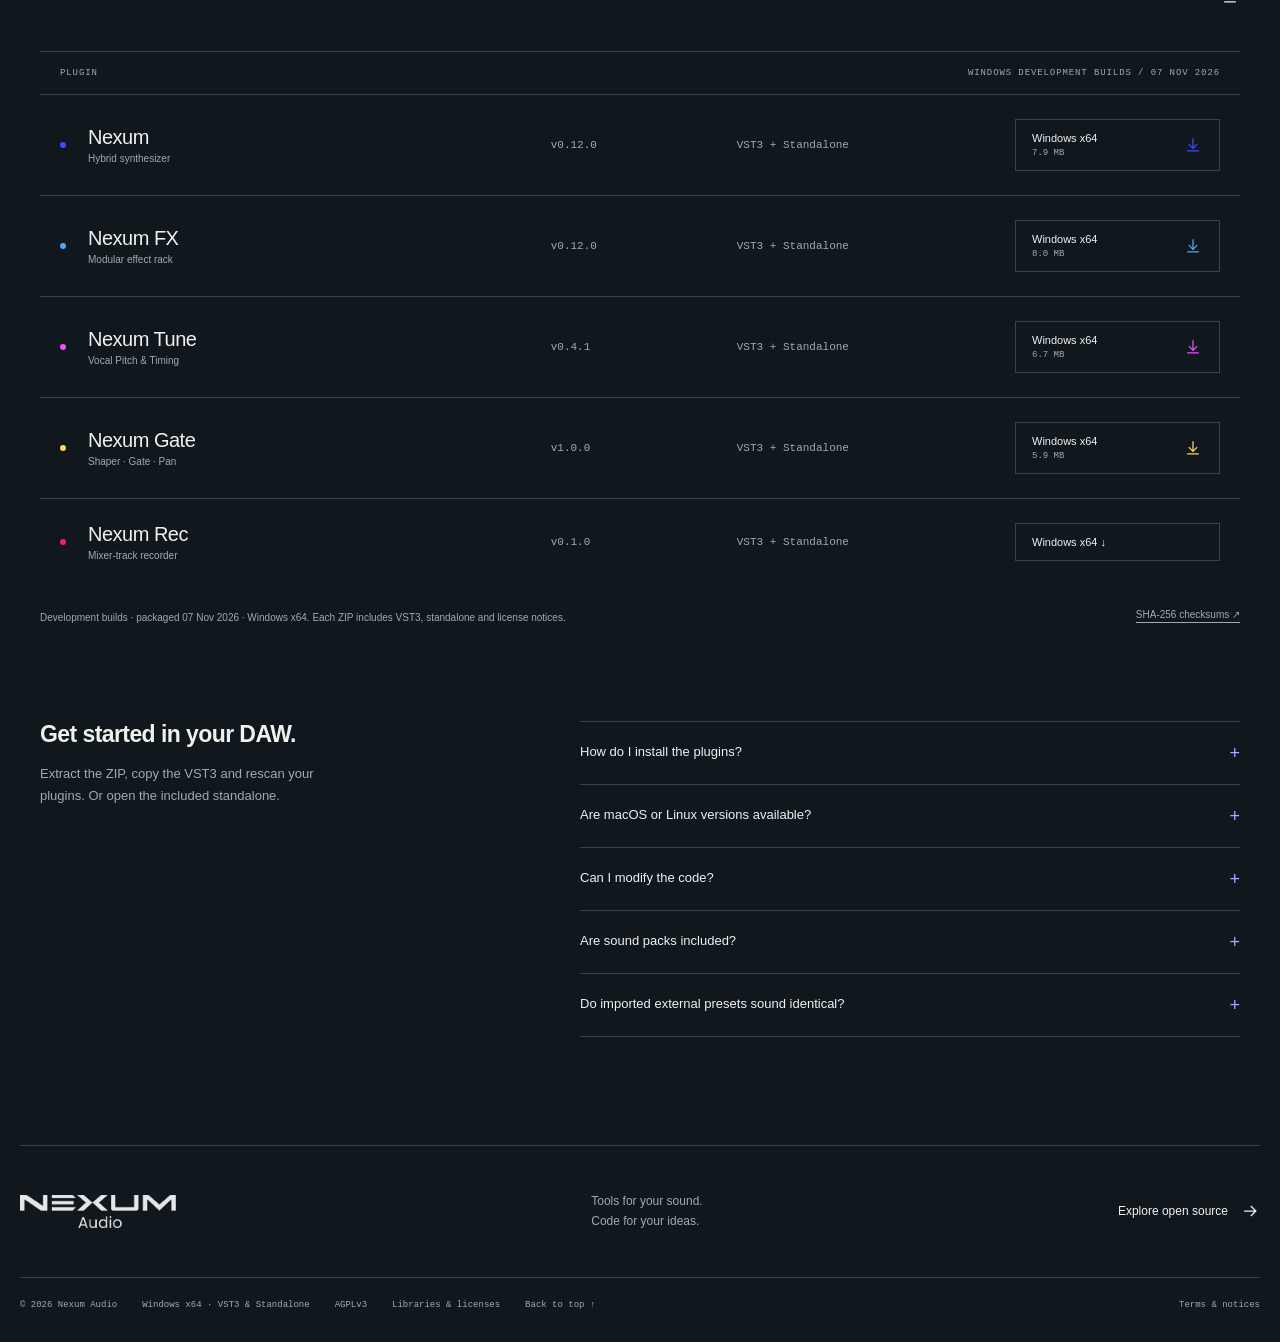
==== commit 7b4a63c6: "Link GitHub directly from every page header" ====
--- a/index.html
+++ b/index.html
@@ -1,3 +1,3 @@
 <!DOCTYPE html>
 
-<html lang="en"><head><meta charset="utf-8"/><meta content="width=device-width, initial-scale=1" name="viewport"/><title>The Open-Source Audio Suite · Nexum Audio</title><meta content="Five open-source Windows audio plugins: Nexum, Nexum FX, Nexum Tune, Nexum Gate and Nexum Rec. VST3, standalone, current screenshots and source code." name="description"/><meta content="#10171d" name="theme-color"/><link href="assets/favicon.svg" rel="icon" type="image/svg+xml"/><link href="assets/style.css" rel="stylesheet"/><script defer="" src="assets/site.js"></script></head><body><a class="skip" href="#main">Skip to content</a><header class="site-header"><a aria-label="Nexum Audio home" class="brand" href="index.html"><img alt="Nexum Audio" class="family-logo" height="165" src="assets/nexum-audio-logo.png" width="778"/></a><button aria-controls="navigation" aria-expanded="false" class="menu-toggle">Menu <span>+</span></button><nav aria-label="Main navigation" id="navigation"><a href="index.html#suite">The suite</a><a href="#latest">What’s new</a><a href="index.html#plugins">Plugins</a><a href="open-source.html">Open Source</a><a class="nav-download" href="index.html#downloads">Downloads <svg aria-hidden="true" viewbox="0 0 24 24"><path d="M12 4v12m-5-5 5 5 5-5M5 19h14"></path></svg></a></nav></header><main id="main"><section class="home-hero" id="top"><div class="hero-copy"><p class="eyebrow">NEXUM AUDIO / DEVELOPMENT EDITION 2026.11</p><h1>Make sound.<br/><span>Make it yours.</span></h1><p class="hero-intro">Synthesize, shape, tune, move and record. Five open-source audio tools with a shared visual language and room for your own ideas.</p><div class="actions"><a class="button primary" href="#plugins">Explore the suite <svg aria-hidden="true" viewbox="0 0 24 24"><path d="M5 12h14m-6-6 6 6-6 6"></path></svg></a><a class="text-link" href="#downloads">Download for free <svg aria-hidden="true" viewbox="0 0 24 24"><path d="M12 4v12m-5-5 5 5 5-5M5 19h14"></path></svg></a></div><div class="hero-facts"><span>VST3 + Standalone</span><span>Windows x64</span><span>AGPLv3</span></div></div><div class="hero-stage"><div class="stage-top mono"><span>NEXUM SUITE / 01—05</span><span class="signal-light">SIGNAL READY</span></div><div class="stage-frame"><img alt="Nexum synthesizer with oscillators, filters and modulation" height="961" id="stage-image" src="assets/nexum-interface.webp" width="1332"/><div class="stage-caption"><span id="stage-category">HYBRID-SYNTHESIZER</span><strong id="stage-name">Nexum</strong><a aria-label="Explore Nexum" href="nexum.html" id="stage-link"><svg aria-hidden="true" viewbox="0 0 24 24"><path d="M5 12h14m-6-6 6 6-6 6"></path></svg></a></div></div><div aria-label="Choose a plugin preview" class="product-switch" role="group"><button aria-pressed="true" data-product="nexum" style="--product:#394cff"><span class="product-dot"></span>Nexum</button><button aria-pressed="false" data-product="fx" style="--product:#48aaff"><span class="product-dot"></span>Nexum FX</button><button aria-pressed="false" data-product="tune" style="--product:#ee50ff"><span class="product-dot"></span>Nexum Tune</button><button aria-pressed="false" data-product="gate" style="--product:#ffd84d"><span class="product-dot"></span>Nexum Gate</button><button aria-pressed="false" data-product="rec" style="--product:#ed1e79"><span class="product-dot"></span>Nexum Rec</button></div></div></section><div class="family-line"><span>CREATE</span><i></i><span>SHAPE</span><i></i><span>REFINE</span><i></i><span>MOVE</span><i></i><span>CAPTURE</span></div><section class="suite-intro section" id="suite"><div class="section-tag">01 / ONE FAMILY</div><h2>Five tools.<br/>One creative flow.</h2><p>A synthesizer with visible patch cables. A shared effects rack for your mixer. A vocal editor with hands-on note tools. A rhythm processor for shaping, gating and panning. And a focused recorder that turns a mixer signal into a take you can drag straight into the track.</p></section><section class="section plugin-section" id="plugins"><div class="section-heading"><div><p class="section-tag">02 / YOUR TOOLS</p><h2>Find your next sound.</h2></div><p>Use them individually.<br/>Together as a suite.</p></div><div class="product-grid"><article class="product-card" style="--product:#394cff;--product-text:#8490ff"><div class="card-top"><span class="mono">01 / Hybrid synthesizer</span><span class="product-dot"></span></div><a class="card-title" href="nexum.html"><h3>Nexum</h3><svg aria-hidden="true" viewbox="0 0 24 24"><path d="M5 12h14m-6-6 6 6-6 6"></path></svg></a><p>Three oscillators. Five source modes. Effects between the generator and the filter.</p><a aria-hidden="true" class="card-visual" href="nexum.html" tabindex="-1"><img alt="" height="961" loading="lazy" src="assets/nexum-interface.webp" width="1332"/></a><div class="card-bottom"><span>v0.12.0 · Windows x64</span><a href="nexum.html">Explore ↗</a></div></article><article class="product-card" style="--product:#48aaff;--product-text:#48aaff"><div class="card-top"><span class="mono">02 / Modular effect rack</span><span class="product-dot"></span></div><a class="card-title" href="fx.html"><h3>Nexum FX</h3><svg aria-hidden="true" viewbox="0 0 24 24"><path d="M5 12h14m-6-6 6 6-6 6"></path></svg></a><p>17 shared rack effects, single-effect and chain presets, and hands-on macros.</p><a aria-hidden="true" class="card-visual" href="fx.html" tabindex="-1"><img alt="" height="850" loading="lazy" src="assets/fx-interface.webp" width="1332"/></a><div class="card-bottom"><span>v0.12.0 · Windows x64</span><a href="fx.html">Explore ↗</a></div></article><article class="product-card" style="--product:#ee50ff;--product-text:#ee50ff"><div class="card-top"><span class="mono">03 / Vocal Pitch &amp; Timing</span><span class="product-dot"></span></div><a class="card-title" href="tune.html"><h3>Nexum Tune</h3><svg aria-hidden="true" viewbox="0 0 24 24"><path d="M5 12h14m-6-6 6 6-6 6"></path></svg></a><p>Edit pitch, timing, gain and vibrato. Duplicate notes and export the result as audio.</p><a aria-hidden="true" class="card-visual" href="tune.html" tabindex="-1"><img alt="" height="850" loading="lazy" src="assets/tune-interface.webp" width="1332"/></a><div class="card-bottom"><span>v0.4.1 · Windows x64</span><a href="tune.html">Explore ↗</a></div></article><article class="product-card" style="--product:#ffd84d;--product-text:#ffd84d"><div class="card-top"><span class="mono">04 / Shaper · Gate · Pan</span><span class="product-dot"></span></div><a class="card-title" href="gate.html"><h3>Nexum Gate</h3><svg aria-hidden="true" viewbox="0 0 24 24"><path d="M5 12h14m-6-6 6 6-6 6"></path></svg></a><p>Draw a shaper curve, program a gate pattern and add stereo movement.</p><a aria-hidden="true" class="card-visual" href="gate.html" tabindex="-1"><img alt="" height="850" loading="lazy" src="assets/gate-interface.webp" width="1332"/></a><div class="card-bottom"><span>v1.0.0 · Windows x64</span><a href="gate.html">Explore ↗</a></div></article><article class="product-card" style="--product:#ed1e79;--product-text:#ed1e79"><div class="card-top"><span class="mono">05 / Mixer-track recorder</span><span class="product-dot"></span></div><a class="card-title" href="rec.html"><h3>Nexum Rec</h3><svg aria-hidden="true" viewbox="0 0 24 24"><path d="M5 12h14m-6-6 6 6-6 6"></path></svg></a><p>Record the mixer. Preview the waveform. Drag the original WAV into your arrangement.</p><a aria-hidden="true" class="card-visual" href="rec.html" tabindex="-1"><img alt="" height="610" loading="lazy" src="assets/rec-interface.webp" width="1180"/></a><div class="card-bottom"><span>v0.1.0 · Windows x64</span><a href="rec.html">Explore ↗</a></div></article></div></section><section class="section latest-section" id="latest"><div class="section-heading"><div><p class="section-tag">CURRENT FEATURE SNAPSHOT / 07 NOV 2026</p><h2>The patch is<br/>part of the instrument.</h2></div><p>Follow the signal.<br/>Shape it along the way.</p></div><div class="routing-story"><a class="routing-image" href="nexum.html#features"><img alt="Nexum MIX with coloured patch cables and an effects rack on a connection" height="961" loading="lazy" src="assets/nexum-routing.webp" width="1332"/></a><div><span class="update-label">NEXUM / CONNECTION FX</span><h3>Put a rack on a cable.</h3><p>Connect an oscillator to a filter, then add a dedicated effect chain directly to that connection. The rack gets its own FX tab; the mixer keeps its effects visible beside the coloured cable.</p><a class="text-link" href="nexum.html#features">Explore routing and modulation ↗</a></div></div><div class="update-grid"><article><span>MODULATE</span><h3>A clearer Matrix.</h3><p>Edit modulation and macro routes in one focused view, with visible source, destination and range.</p></article><article><span>REFINE</span><h3>Work inside the note.</h3><p>Reduce vibrato, adjust segment gain or duplicate a vocal phrase into a harmony in Tune.</p></article><article><span>REUSE</span><h3>Keep the chain.</h3><p>Single effects and complete racks share a library between Nexum and Nexum FX.</p></article><article><span>CAPTURE</span><h3>Meet Nexum Rec.</h3><p>A simpler waveform recorder with timeline-aware capture and original audio drag-out.</p><a class="text-link" href="rec.html">Explore Rec ↗</a></article></div></section><section class="source-section"><div class="source-grid"><div><p class="section-tag">03 / OPEN BY DESIGN</p><h2>Music is never<br/>a finished product.<br/><span>Neither is our code.</span></h2></div><div class="source-copy"><span aria-hidden="true" class="code-mark">&lt;/&gt;</span><p>Use it, understand it, change it. All five plugins include their original source code under AGPLv3. The full source download also includes the required libraries and build instructions.</p><a class="button ink" href="open-source.html">Explore the open project <svg aria-hidden="true" viewbox="0 0 24 24"><path d="M5 12h14m-6-6 6 6-6 6"></path></svg></a><p class="micro">No account. No subscription. Direct downloads.</p></div></div></section><section class="section downloads-section" id="downloads"><div class="section-heading"><div><p class="section-tag">04 / READY FOR YOUR SESSION</p><h2>Your next track<br/>can start here.</h2></div><a class="text-link" download="" href="downloads/nexum-suite-source-2026-11-07.zip">Suite source code <svg aria-hidden="true" viewbox="0 0 24 24"><path d="M12 4v12m-5-5 5 5 5-5M5 19h14"></path></svg></a></div><div class="download-table"><div class="download-table-label mono"><span>PLUGIN</span><span>WINDOWS DEVELOPMENT BUILDS / 07 NOV 2026</span></div><div class="download-row" style="--product:#394cff"><span class="product-dot"></span><div><a href="nexum.html">Nexum</a><small>Hybrid synthesizer</small></div><span class="download-version">v0.12.0</span><span class="download-format">VST3 + Standalone</span><a aria-label="Download Nexum for Windows" class="download-action" download="" href="downloads/nexum-synth-0.12.0-windows-x64-2026-11-07.zip">Windows x64 <svg aria-hidden="true" viewbox="0 0 24 24"><path d="M12 4v12m-5-5 5 5 5-5M5 19h14"></path></svg><small>7.9 MB</small></a></div><div class="download-row" style="--product:#48aaff"><span class="product-dot"></span><div><a href="fx.html">Nexum FX</a><small>Modular effect rack</small></div><span class="download-version">v0.12.0</span><span class="download-format">VST3 + Standalone</span><a aria-label="Download Nexum FX for Windows" class="download-action" download="" href="downloads/nexum-fx-0.12.0-windows-x64-2026-11-07.zip">Windows x64 <svg aria-hidden="true" viewbox="0 0 24 24"><path d="M12 4v12m-5-5 5 5 5-5M5 19h14"></path></svg><small>8.0 MB</small></a></div><div class="download-row" style="--product:#ee50ff"><span class="product-dot"></span><div><a href="tune.html">Nexum Tune</a><small>Vocal Pitch &amp; Timing</small></div><span class="download-version">v0.4.1</span><span class="download-format">VST3 + Standalone</span><a aria-label="Download Nexum Tune for Windows" class="download-action" download="" href="downloads/nexum-tune-0.4.1-windows-x64-2026-11-07.zip">Windows x64 <svg aria-hidden="true" viewbox="0 0 24 24"><path d="M12 4v12m-5-5 5 5 5-5M5 19h14"></path></svg><small>6.7 MB</small></a></div><div class="download-row" style="--product:#ffd84d"><span class="product-dot"></span><div><a href="gate.html">Nexum Gate</a><small>Shaper · Gate · Pan</small></div><span class="download-version">v1.0.0</span><span class="download-format">VST3 + Standalone</span><a aria-label="Download Nexum Gate for Windows" class="download-action" download="" href="downloads/nexum-gate-1.0.0-windows-x64-2026-11-07.zip">Windows x64 <svg aria-hidden="true" viewbox="0 0 24 24"><path d="M12 4v12m-5-5 5 5 5-5M5 19h14"></path></svg><small>5.9 MB</small></a></div><div class="download-row" style="--product:#ed1e79"><span class="product-dot"></span><div><a href="rec.html">Nexum Rec</a><small>Mixer-track recorder</small></div><span class="download-version">v0.1.0</span><span class="download-format">VST3 + Standalone</span><a class="download-action" download="" href="downloads/nexum-rec-0.1.0-windows-x64-2026-11-07.zip">Windows x64 ↓</a></div></div><div class="download-foot"><p>Development builds · packaged 07 Nov 2026 · Windows x64. Each ZIP includes VST3, standalone and license notices.</p><a href="downloads/SHA256SUMS.txt">SHA-256 checksums ↗</a></div><div class="faq-grid"><div><h3>Get started in your DAW.</h3><p>Extract the ZIP, copy the VST3 and rescan your plugins. Or open the included standalone.</p></div><div><details><summary>How do I install the plugins?</summary><p>Copy the entire folder ending in <code>.vst3</code> to <code>C:\Program Files\Common Files\VST3\NEXUM</code>. Then run your DAW's plugin scan. Nexum is an instrument; FX, Tune and Gate are audio effects.</p></details><details><summary>Are macOS or Linux versions available?</summary><p>The available binaries are for Windows x64. Ready-made macOS and Linux downloads are not currently provided. The source code is openly available.</p></details><details><summary>Can I modify the code?</summary><p>Yes, under the terms of AGPLv3. The source package includes the full license and notices for all bundled libraries.</p></details><details><summary>Are sound packs included?</summary><p>Downloads do not include external sound, sample or preset packs. Import your own content into the libraries.</p></details><details><summary>Do imported external presets sound identical?</summary><p>External preset import is experimental. A patch can depend on unavailable samples or wavetables, unsupported modulation, or different filter and effect algorithms. Imported settings do not guarantee the same sound. External commercial packs are not distributed here.</p></details></div></div></section></main><footer class="site-footer"><div class="footer-top"><a class="brand" href="index.html"><img alt="Nexum Audio" class="family-logo" height="165" src="assets/nexum-audio-logo.png" width="778"/></a><p>Tools for your sound.<br/>Code for your ideas.</p><a class="text-link" href="open-source.html">Explore open source <svg aria-hidden="true" viewbox="0 0 24 24"><path d="M5 12h14m-6-6 6 6-6 6"></path></svg></a></div><div class="footer-bottom"><span>© 2026 Nexum Audio</span><span>Windows x64 · VST3 &amp; Standalone</span><a href="downloads/AGPL-3.0.txt">AGPLv3</a><a href="licenses.html">Libraries &amp; licenses</a><a href="#top">Back to top ↑</a><a href="terms.html">Terms &amp; notices</a></div></footer><dialog aria-label="Plugin view" class="image-dialog"><button aria-label="Close image" class="dialog-close">Close ×</button><img alt="Enlarged plugin view" height="961" src="assets/nexum-interface.webp" width="1332"/></dialog></body></html>
+<html lang="en"><head><meta charset="utf-8"/><meta content="width=device-width, initial-scale=1" name="viewport"/><title>The Open-Source Audio Suite · Nexum Audio</title><meta content="Five open-source Windows audio plugins: Nexum, Nexum FX, Nexum Tune, Nexum Gate and Nexum Rec. VST3, standalone, current screenshots and source code." name="description"/><meta content="#10171d" name="theme-color"/><link href="assets/favicon.svg" rel="icon" type="image/svg+xml"/><link href="assets/style.css" rel="stylesheet"/><script defer="" src="assets/site.js"></script></head><body><a class="skip" href="#main">Skip to content</a><header class="site-header"><a aria-label="Nexum Audio home" class="brand" href="index.html"><img alt="Nexum Audio" class="family-logo" height="165" src="assets/nexum-audio-logo.png" width="778"/></a><button aria-controls="navigation" aria-expanded="false" class="menu-toggle">Menu <span>+</span></button><nav aria-label="Main navigation" id="navigation"><a href="index.html#suite">The suite</a><a href="#latest">What’s new</a><a href="index.html#plugins">Plugins</a><a href="open-source.html">Open Source</a><a aria-label="Nexum Audio on GitHub" href="https://github.com/nexum-audio">GitHub</a><a class="nav-download" href="index.html#downloads">Downloads <svg aria-hidden="true" viewbox="0 0 24 24"><path d="M12 4v12m-5-5 5 5 5-5M5 19h14"></path></svg></a></nav></header><main id="main"><section class="home-hero" id="top"><div class="hero-copy"><p class="eyebrow">NEXUM AUDIO / DEVELOPMENT EDITION 2026.11</p><h1>Make sound.<br/><span>Make it yours.</span></h1><p class="hero-intro">Synthesize, shape, tune, move and record. Five open-source audio tools with a shared visual language and room for your own ideas.</p><div class="actions"><a class="button primary" href="#plugins">Explore the suite <svg aria-hidden="true" viewbox="0 0 24 24"><path d="M5 12h14m-6-6 6 6-6 6"></path></svg></a><a class="text-link" href="#downloads">Download for free <svg aria-hidden="true" viewbox="0 0 24 24"><path d="M12 4v12m-5-5 5 5 5-5M5 19h14"></path></svg></a></div><div class="hero-facts"><span>VST3 + Standalone</span><span>Windows x64</span><span>AGPLv3</span></div></div><div class="hero-stage"><div class="stage-top mono"><span>NEXUM SUITE / 01—05</span><span class="signal-light">SIGNAL READY</span></div><div class="stage-frame"><img alt="Nexum synthesizer with oscillators, filters and modulation" height="961" id="stage-image" src="assets/nexum-interface.webp" width="1332"/><div class="stage-caption"><span id="stage-category">HYBRID-SYNTHESIZER</span><strong id="stage-name">Nexum</strong><a aria-label="Explore Nexum" href="nexum.html" id="stage-link"><svg aria-hidden="true" viewbox="0 0 24 24"><path d="M5 12h14m-6-6 6 6-6 6"></path></svg></a></div></div><div aria-label="Choose a plugin preview" class="product-switch" role="group"><button aria-pressed="true" data-product="nexum" style="--product:#394cff"><span class="product-dot"></span>Nexum</button><button aria-pressed="false" data-product="fx" style="--product:#48aaff"><span class="product-dot"></span>Nexum FX</button><button aria-pressed="false" data-product="tune" style="--product:#ee50ff"><span class="product-dot"></span>Nexum Tune</button><button aria-pressed="false" data-product="gate" style="--product:#ffd84d"><span class="product-dot"></span>Nexum Gate</button><button aria-pressed="false" data-product="rec" style="--product:#ed1e79"><span class="product-dot"></span>Nexum Rec</button></div></div></section><div class="family-line"><span>CREATE</span><i></i><span>SHAPE</span><i></i><span>REFINE</span><i></i><span>MOVE</span><i></i><span>CAPTURE</span></div><section class="suite-intro section" id="suite"><div class="section-tag">01 / ONE FAMILY</div><h2>Five tools.<br/>One creative flow.</h2><p>A synthesizer with visible patch cables. A shared effects rack for your mixer. A vocal editor with hands-on note tools. A rhythm processor for shaping, gating and panning. And a focused recorder that turns a mixer signal into a take you can drag straight into the track.</p></section><section class="section plugin-section" id="plugins"><div class="section-heading"><div><p class="section-tag">02 / YOUR TOOLS</p><h2>Find your next sound.</h2></div><p>Use them individually.<br/>Together as a suite.</p></div><div class="product-grid"><article class="product-card" style="--product:#394cff;--product-text:#8490ff"><div class="card-top"><span class="mono">01 / Hybrid synthesizer</span><span class="product-dot"></span></div><a class="card-title" href="nexum.html"><h3>Nexum</h3><svg aria-hidden="true" viewbox="0 0 24 24"><path d="M5 12h14m-6-6 6 6-6 6"></path></svg></a><p>Three oscillators. Five source modes. Effects between the generator and the filter.</p><a aria-hidden="true" class="card-visual" href="nexum.html" tabindex="-1"><img alt="" height="961" loading="lazy" src="assets/nexum-interface.webp" width="1332"/></a><div class="card-bottom"><span>v0.12.0 · Windows x64</span><a href="nexum.html">Explore ↗</a></div></article><article class="product-card" style="--product:#48aaff;--product-text:#48aaff"><div class="card-top"><span class="mono">02 / Modular effect rack</span><span class="product-dot"></span></div><a class="card-title" href="fx.html"><h3>Nexum FX</h3><svg aria-hidden="true" viewbox="0 0 24 24"><path d="M5 12h14m-6-6 6 6-6 6"></path></svg></a><p>17 shared rack effects, single-effect and chain presets, and hands-on macros.</p><a aria-hidden="true" class="card-visual" href="fx.html" tabindex="-1"><img alt="" height="850" loading="lazy" src="assets/fx-interface.webp" width="1332"/></a><div class="card-bottom"><span>v0.12.0 · Windows x64</span><a href="fx.html">Explore ↗</a></div></article><article class="product-card" style="--product:#ee50ff;--product-text:#ee50ff"><div class="card-top"><span class="mono">03 / Vocal Pitch &amp; Timing</span><span class="product-dot"></span></div><a class="card-title" href="tune.html"><h3>Nexum Tune</h3><svg aria-hidden="true" viewbox="0 0 24 24"><path d="M5 12h14m-6-6 6 6-6 6"></path></svg></a><p>Edit pitch, timing, gain and vibrato. Duplicate notes and export the result as audio.</p><a aria-hidden="true" class="card-visual" href="tune.html" tabindex="-1"><img alt="" height="850" loading="lazy" src="assets/tune-interface.webp" width="1332"/></a><div class="card-bottom"><span>v0.4.1 · Windows x64</span><a href="tune.html">Explore ↗</a></div></article><article class="product-card" style="--product:#ffd84d;--product-text:#ffd84d"><div class="card-top"><span class="mono">04 / Shaper · Gate · Pan</span><span class="product-dot"></span></div><a class="card-title" href="gate.html"><h3>Nexum Gate</h3><svg aria-hidden="true" viewbox="0 0 24 24"><path d="M5 12h14m-6-6 6 6-6 6"></path></svg></a><p>Draw a shaper curve, program a gate pattern and add stereo movement.</p><a aria-hidden="true" class="card-visual" href="gate.html" tabindex="-1"><img alt="" height="850" loading="lazy" src="assets/gate-interface.webp" width="1332"/></a><div class="card-bottom"><span>v1.0.0 · Windows x64</span><a href="gate.html">Explore ↗</a></div></article><article class="product-card" style="--product:#ed1e79;--product-text:#ed1e79"><div class="card-top"><span class="mono">05 / Mixer-track recorder</span><span class="product-dot"></span></div><a class="card-title" href="rec.html"><h3>Nexum Rec</h3><svg aria-hidden="true" viewbox="0 0 24 24"><path d="M5 12h14m-6-6 6 6-6 6"></path></svg></a><p>Record the mixer. Preview the waveform. Drag the original WAV into your arrangement.</p><a aria-hidden="true" class="card-visual" href="rec.html" tabindex="-1"><img alt="" height="610" loading="lazy" src="assets/rec-interface.webp" width="1180"/></a><div class="card-bottom"><span>v0.1.0 · Windows x64</span><a href="rec.html">Explore ↗</a></div></article></div></section><section class="section latest-section" id="latest"><div class="section-heading"><div><p class="section-tag">CURRENT FEATURE SNAPSHOT / 07 NOV 2026</p><h2>The patch is<br/>part of the instrument.</h2></div><p>Follow the signal.<br/>Shape it along the way.</p></div><div class="routing-story"><a class="routing-image" href="nexum.html#features"><img alt="Nexum MIX with coloured patch cables and an effects rack on a connection" height="961" loading="lazy" src="assets/nexum-routing.webp" width="1332"/></a><div><span class="update-label">NEXUM / CONNECTION FX</span><h3>Put a rack on a cable.</h3><p>Connect an oscillator to a filter, then add a dedicated effect chain directly to that connection. The rack gets its own FX tab; the mixer keeps its effects visible beside the coloured cable.</p><a class="text-link" href="nexum.html#features">Explore routing and modulation ↗</a></div></div><div class="update-grid"><article><span>MODULATE</span><h3>A clearer Matrix.</h3><p>Edit modulation and macro routes in one focused view, with visible source, destination and range.</p></article><article><span>REFINE</span><h3>Work inside the note.</h3><p>Reduce vibrato, adjust segment gain or duplicate a vocal phrase into a harmony in Tune.</p></article><article><span>REUSE</span><h3>Keep the chain.</h3><p>Single effects and complete racks share a library between Nexum and Nexum FX.</p></article><article><span>CAPTURE</span><h3>Meet Nexum Rec.</h3><p>A simpler waveform recorder with timeline-aware capture and original audio drag-out.</p><a class="text-link" href="rec.html">Explore Rec ↗</a></article></div></section><section class="source-section"><div class="source-grid"><div><p class="section-tag">03 / OPEN BY DESIGN</p><h2>Music is never<br/>a finished product.<br/><span>Neither is our code.</span></h2></div><div class="source-copy"><span aria-hidden="true" class="code-mark">&lt;/&gt;</span><p>Use it, understand it, change it. All five plugins include their original source code under AGPLv3. The full source download also includes the required libraries and build instructions.</p><a class="button ink" href="open-source.html">Explore the open project <svg aria-hidden="true" viewbox="0 0 24 24"><path d="M5 12h14m-6-6 6 6-6 6"></path></svg></a><p class="micro">No account. No subscription. Direct downloads.</p></div></div></section><section class="section downloads-section" id="downloads"><div class="section-heading"><div><p class="section-tag">04 / READY FOR YOUR SESSION</p><h2>Your next track<br/>can start here.</h2></div><a class="text-link" download="" href="downloads/nexum-suite-source-2026-11-07.zip">Suite source code <svg aria-hidden="true" viewbox="0 0 24 24"><path d="M12 4v12m-5-5 5 5 5-5M5 19h14"></path></svg></a></div><div class="download-table"><div class="download-table-label mono"><span>PLUGIN</span><span>WINDOWS DEVELOPMENT BUILDS / 07 NOV 2026</span></div><div class="download-row" style="--product:#394cff"><span class="product-dot"></span><div><a href="nexum.html">Nexum</a><small>Hybrid synthesizer</small></div><span class="download-version">v0.12.0</span><span class="download-format">VST3 + Standalone</span><a aria-label="Download Nexum for Windows" class="download-action" download="" href="downloads/nexum-synth-0.12.0-windows-x64-2026-11-07.zip">Windows x64 <svg aria-hidden="true" viewbox="0 0 24 24"><path d="M12 4v12m-5-5 5 5 5-5M5 19h14"></path></svg><small>7.9 MB</small></a></div><div class="download-row" style="--product:#48aaff"><span class="product-dot"></span><div><a href="fx.html">Nexum FX</a><small>Modular effect rack</small></div><span class="download-version">v0.12.0</span><span class="download-format">VST3 + Standalone</span><a aria-label="Download Nexum FX for Windows" class="download-action" download="" href="downloads/nexum-fx-0.12.0-windows-x64-2026-11-07.zip">Windows x64 <svg aria-hidden="true" viewbox="0 0 24 24"><path d="M12 4v12m-5-5 5 5 5-5M5 19h14"></path></svg><small>8.0 MB</small></a></div><div class="download-row" style="--product:#ee50ff"><span class="product-dot"></span><div><a href="tune.html">Nexum Tune</a><small>Vocal Pitch &amp; Timing</small></div><span class="download-version">v0.4.1</span><span class="download-format">VST3 + Standalone</span><a aria-label="Download Nexum Tune for Windows" class="download-action" download="" href="downloads/nexum-tune-0.4.1-windows-x64-2026-11-07.zip">Windows x64 <svg aria-hidden="true" viewbox="0 0 24 24"><path d="M12 4v12m-5-5 5 5 5-5M5 19h14"></path></svg><small>6.7 MB</small></a></div><div class="download-row" style="--product:#ffd84d"><span class="product-dot"></span><div><a href="gate.html">Nexum Gate</a><small>Shaper · Gate · Pan</small></div><span class="download-version">v1.0.0</span><span class="download-format">VST3 + Standalone</span><a aria-label="Download Nexum Gate for Windows" class="download-action" download="" href="downloads/nexum-gate-1.0.0-windows-x64-2026-11-07.zip">Windows x64 <svg aria-hidden="true" viewbox="0 0 24 24"><path d="M12 4v12m-5-5 5 5 5-5M5 19h14"></path></svg><small>5.9 MB</small></a></div><div class="download-row" style="--product:#ed1e79"><span class="product-dot"></span><div><a href="rec.html">Nexum Rec</a><small>Mixer-track recorder</small></div><span class="download-version">v0.1.0</span><span class="download-format">VST3 + Standalone</span><a class="download-action" download="" href="downloads/nexum-rec-0.1.0-windows-x64-2026-11-07.zip">Windows x64 ↓</a></div></div><div class="download-foot"><p>Development builds · packaged 07 Nov 2026 · Windows x64. Each ZIP includes VST3, standalone and license notices.</p><a href="downloads/SHA256SUMS.txt">SHA-256 checksums ↗</a></div><div class="faq-grid"><div><h3>Get started in your DAW.</h3><p>Extract the ZIP, copy the VST3 and rescan your plugins. Or open the included standalone.</p></div><div><details><summary>How do I install the plugins?</summary><p>Copy the entire folder ending in <code>.vst3</code> to <code>C:\Program Files\Common Files\VST3\NEXUM</code>. Then run your DAW's plugin scan. Nexum is an instrument; FX, Tune and Gate are audio effects.</p></details><details><summary>Are macOS or Linux versions available?</summary><p>The available binaries are for Windows x64. Ready-made macOS and Linux downloads are not currently provided. The source code is openly available.</p></details><details><summary>Can I modify the code?</summary><p>Yes, under the terms of AGPLv3. The source package includes the full license and notices for all bundled libraries.</p></details><details><summary>Are sound packs included?</summary><p>Downloads do not include external sound, sample or preset packs. Import your own content into the libraries.</p></details><details><summary>Do imported external presets sound identical?</summary><p>External preset import is experimental. A patch can depend on unavailable samples or wavetables, unsupported modulation, or different filter and effect algorithms. Imported settings do not guarantee the same sound. External commercial packs are not distributed here.</p></details></div></div></section></main><footer class="site-footer"><div class="footer-top"><a class="brand" href="index.html"><img alt="Nexum Audio" class="family-logo" height="165" src="assets/nexum-audio-logo.png" width="778"/></a><p>Tools for your sound.<br/>Code for your ideas.</p><a class="text-link" href="open-source.html">Explore open source <svg aria-hidden="true" viewbox="0 0 24 24"><path d="M5 12h14m-6-6 6 6-6 6"></path></svg></a></div><div class="footer-bottom"><span>© 2026 Nexum Audio</span><span>Windows x64 · VST3 &amp; Standalone</span><a href="downloads/AGPL-3.0.txt">AGPLv3</a><a href="licenses.html">Libraries &amp; licenses</a><a href="#top">Back to top ↑</a><a href="terms.html">Terms &amp; notices</a></div></footer><dialog aria-label="Plugin view" class="image-dialog"><button aria-label="Close image" class="dialog-close">Close ×</button><img alt="Enlarged plugin view" height="961" src="assets/nexum-interface.webp" width="1332"/></dialog></body></html>
